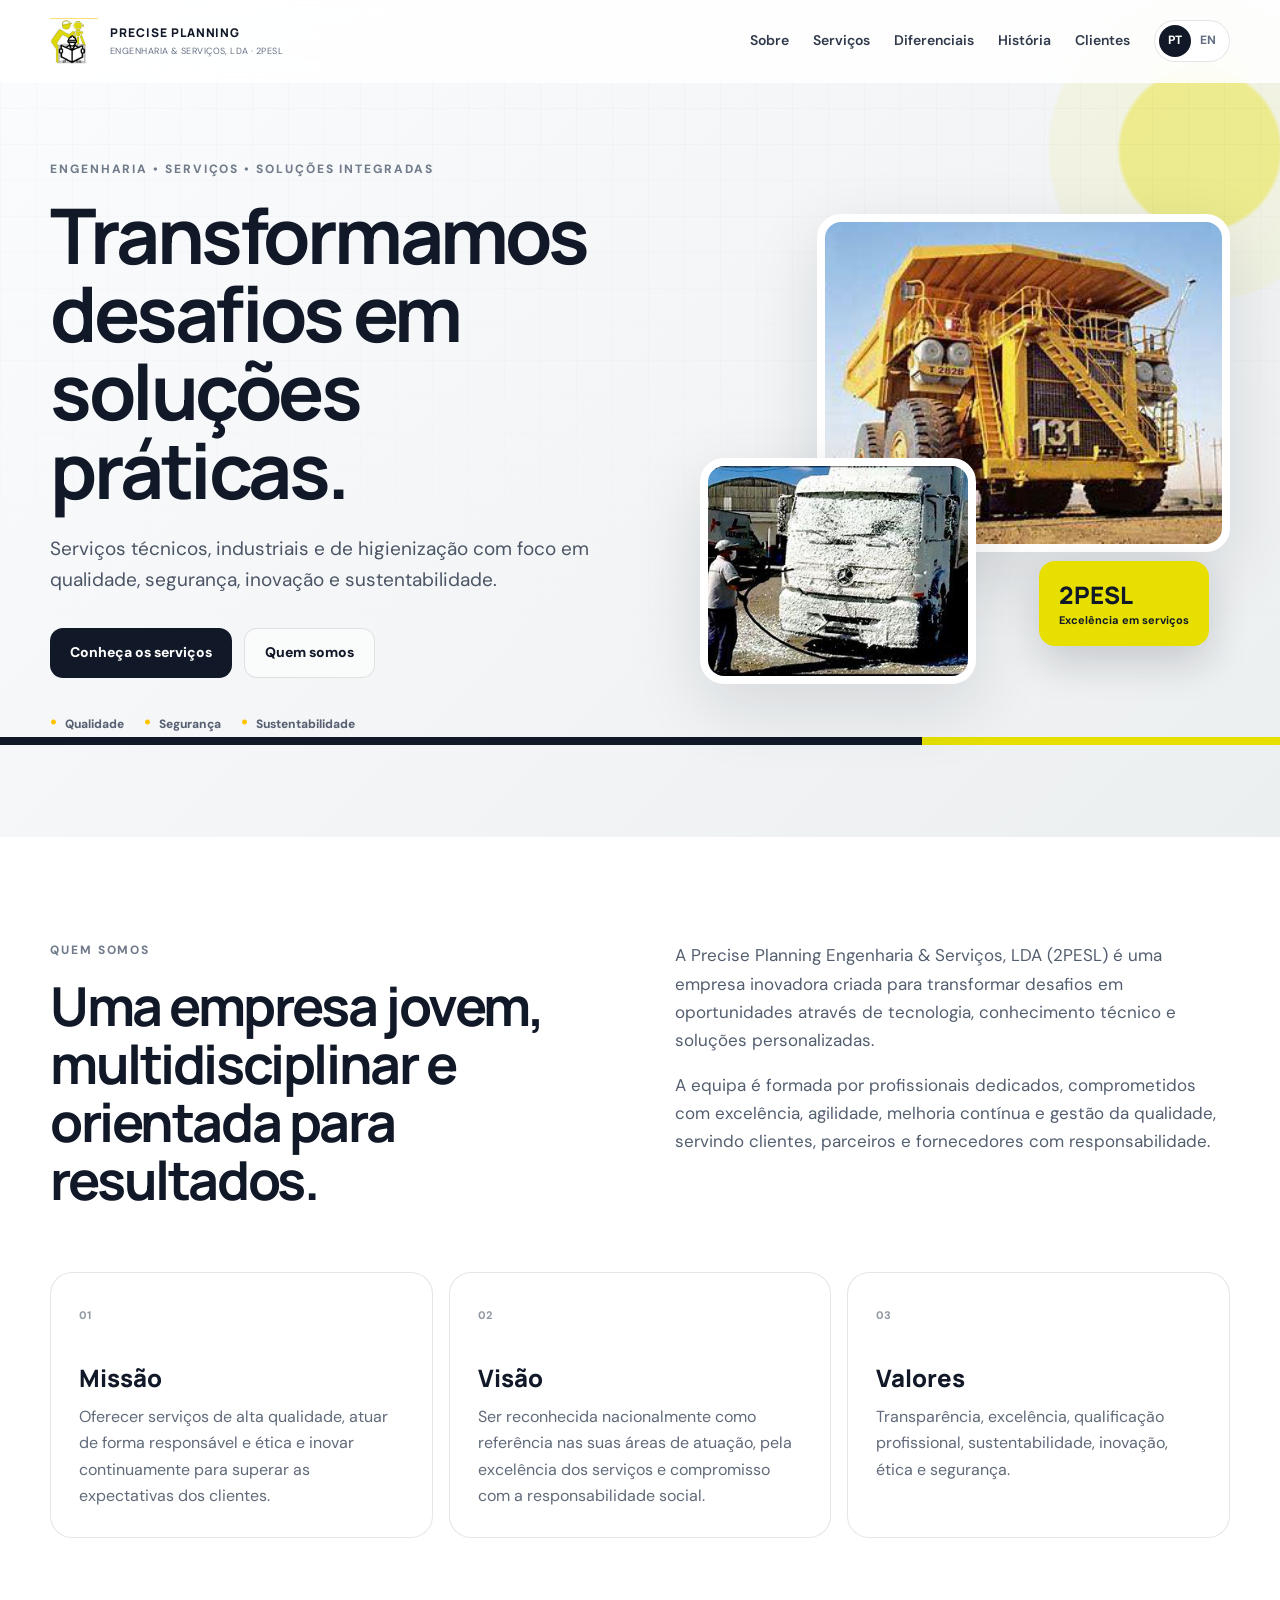
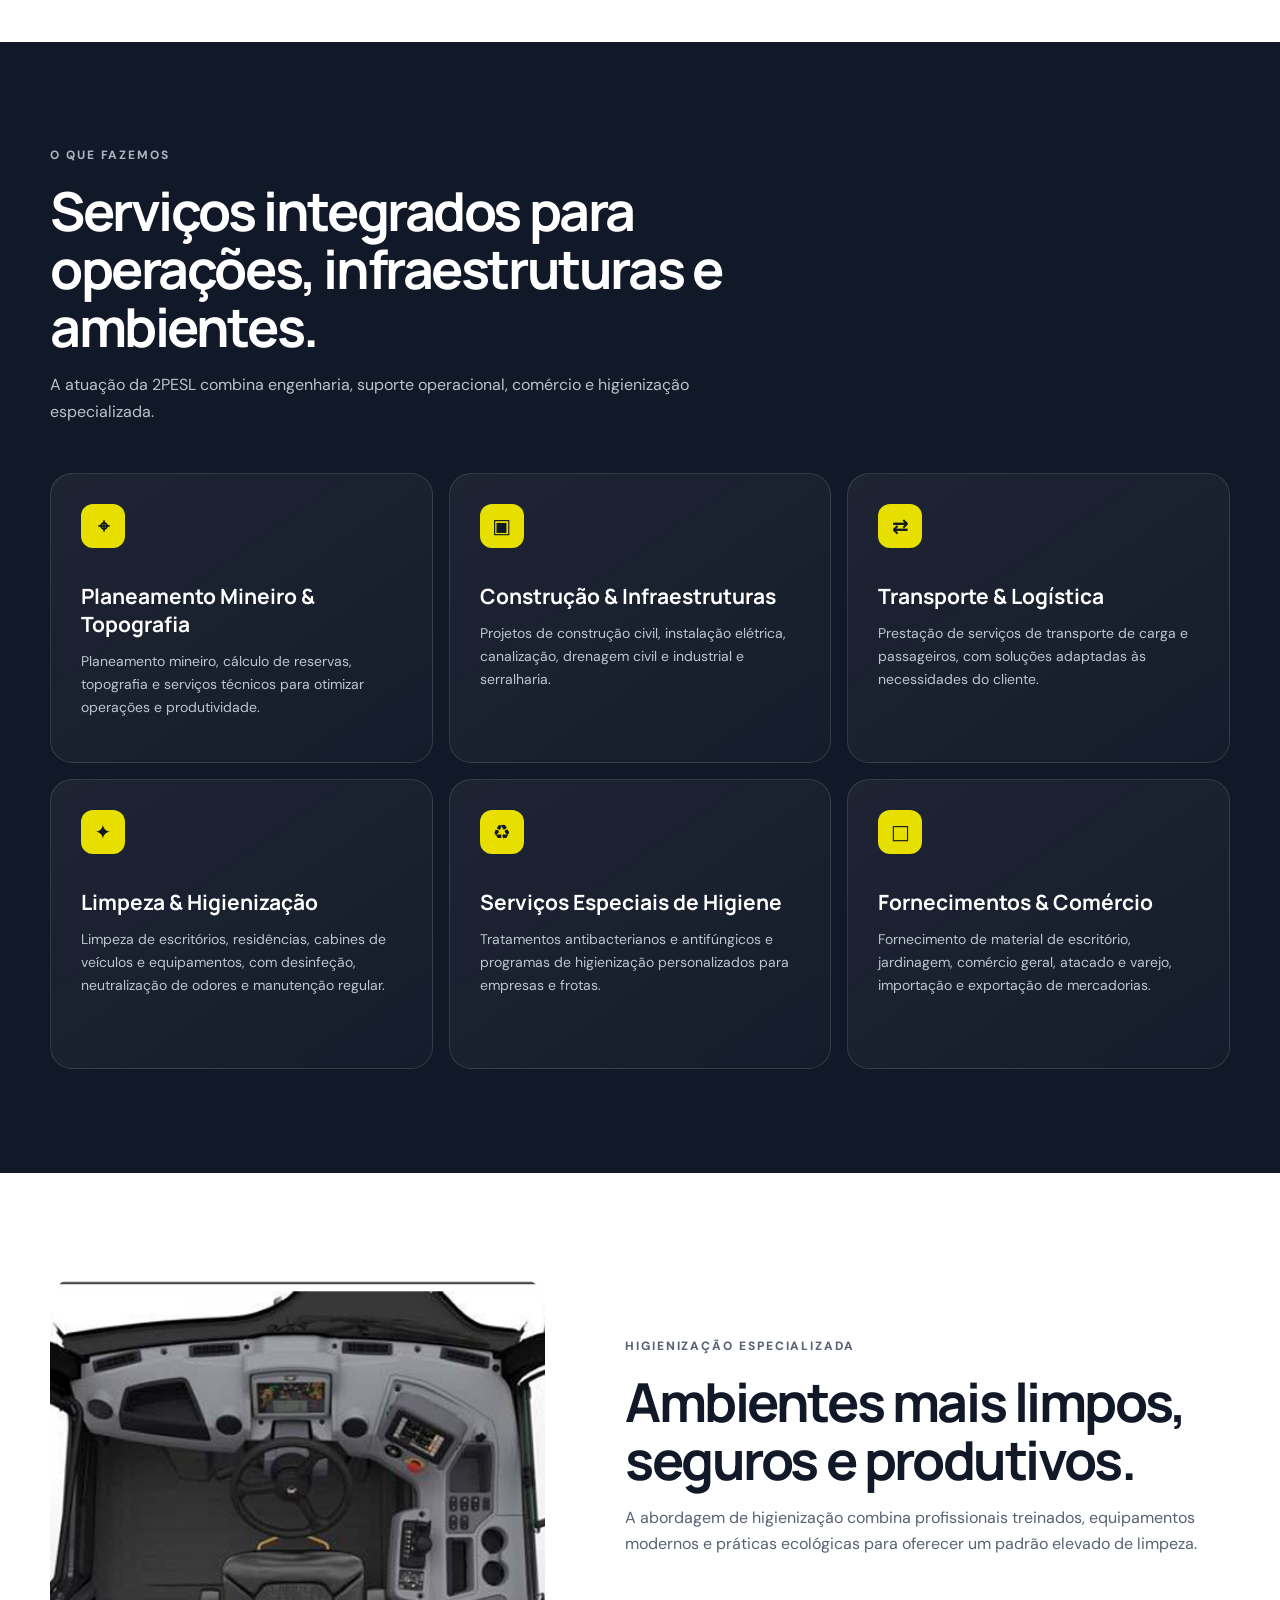
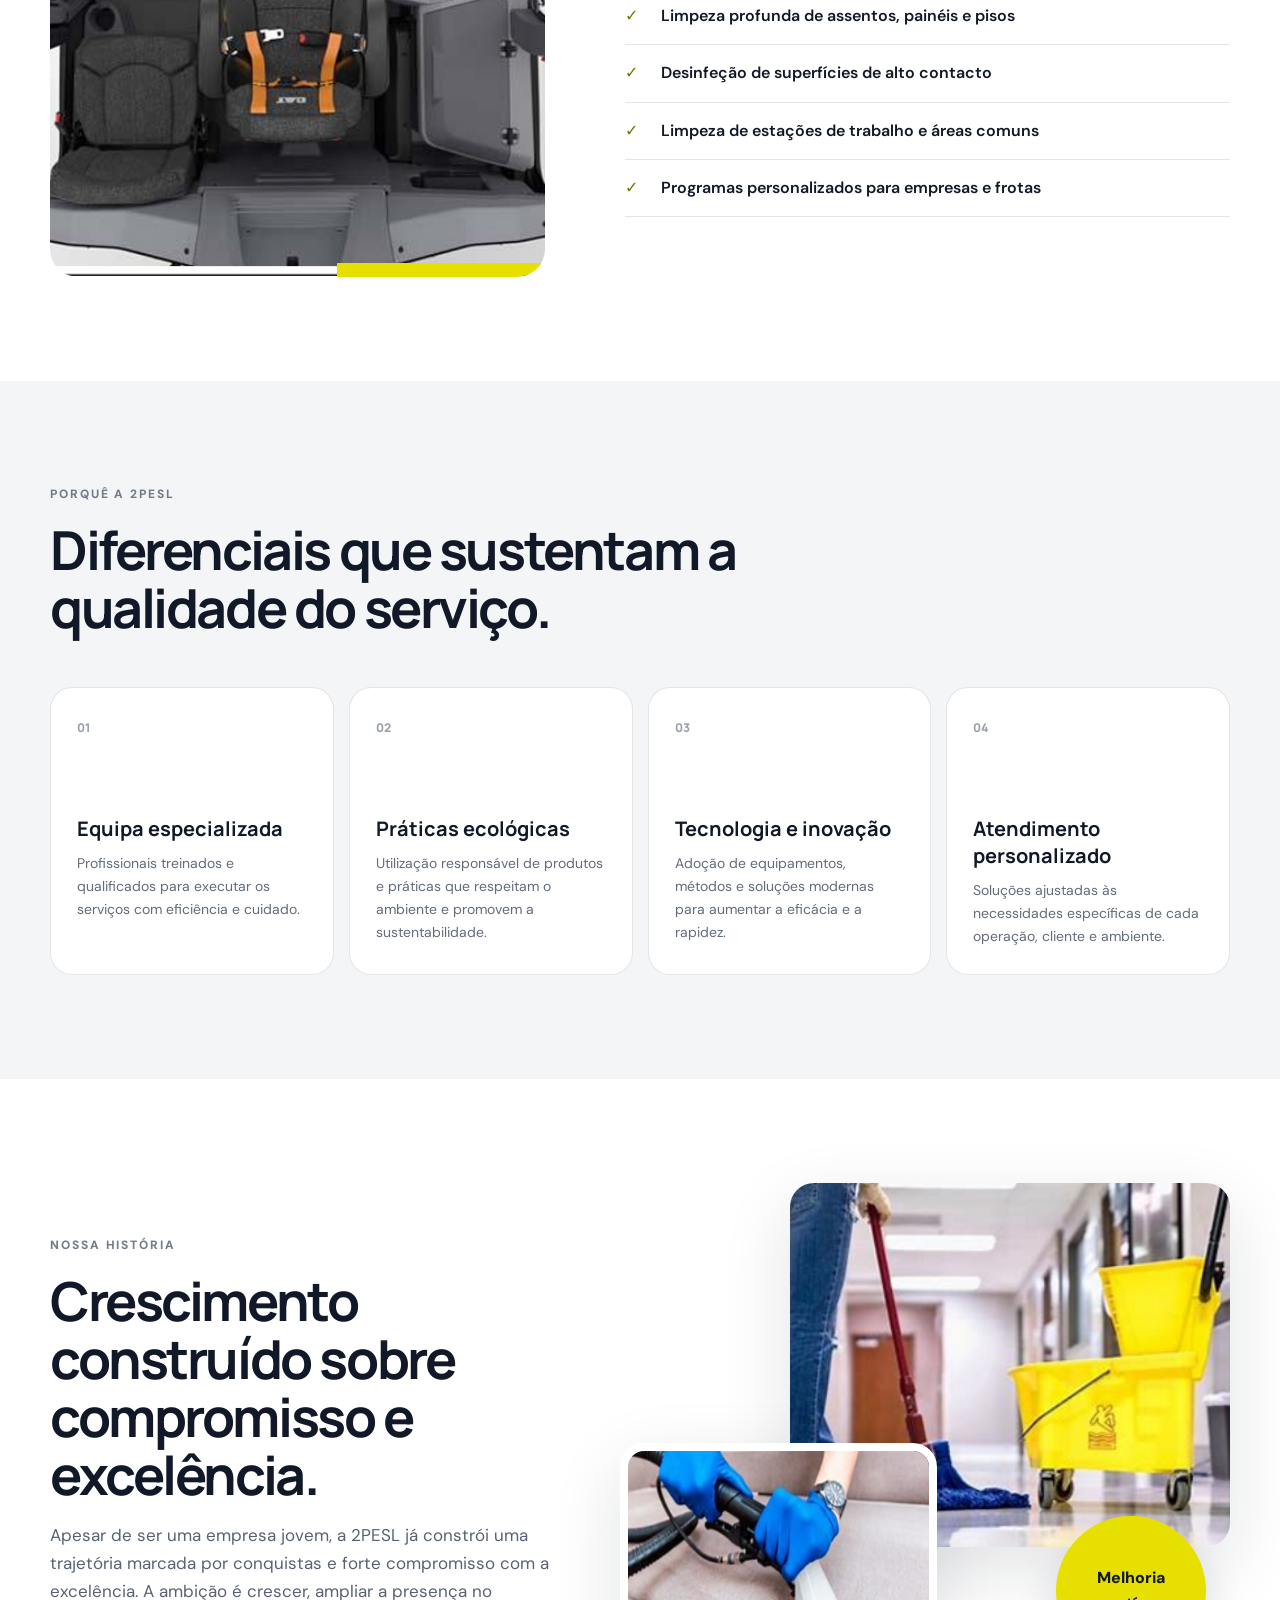
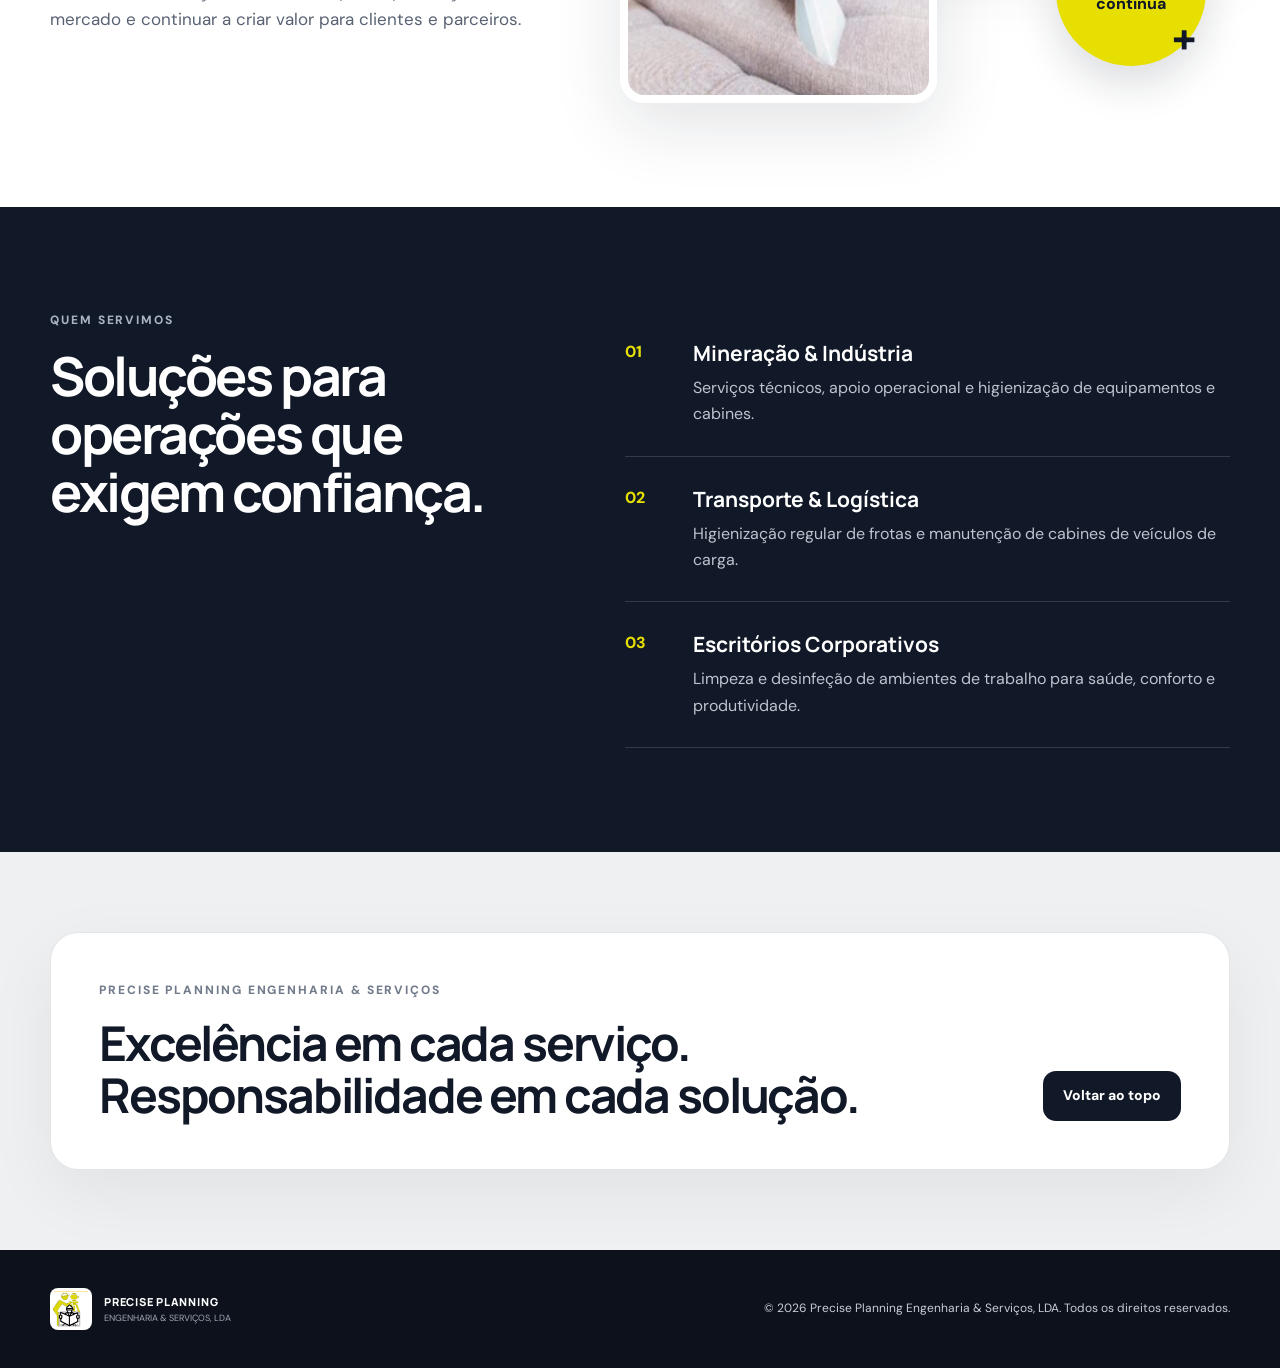
==== index.html @ 922cd942 "Initial commit" ====
<!doctype html>
<html lang="pt">
<head>
  <meta charset="utf-8" />
  <meta name="viewport" content="width=device-width, initial-scale=1" />
  <meta name="description" content="Precise Planning Engenharia & Serviços, LDA — engenharia, mineração, topografia, transporte, construção, limpeza e higienização." />
  <meta name="theme-color" content="#111827" />
  <title>Precise Planning Engenharia & Serviços, LDA</title>
  <link rel="preconnect" href="https://fonts.googleapis.com">
  <link rel="preconnect" href="https://fonts.gstatic.com" crossorigin>
  <link href="https://fonts.googleapis.com/css2?family=DM+Sans:wght@400;500;600;700&family=Manrope:wght@600;700;800&display=swap" rel="stylesheet">
  <link rel="stylesheet" href="styles.css" />
  <script defer src="script.js"></script>
</head>
<body>
  <a class="skip-link" href="#main">Saltar para o conteúdo</a>
  <header class="site-header" id="top">
    <div class="container nav-wrap">
      <a class="brand" href="#top" aria-label="Precise Planning - início">
        <img src="img/logo.png" alt="Logótipo Precise Planning Engenharia & Serviços" />
        <span><strong>PRECISE PLANNING</strong><small>ENGENHARIA & SERVIÇOS, LDA · 2PESL</small></span>
      </a>
      <button class="menu-btn" aria-label="Abrir menu" aria-expanded="false"><span></span><span></span><span></span></button>
      <nav class="nav" aria-label="Navegação principal">
        <a href="#about" data-i18n="nav.about">Sobre</a>
        <a href="#services" data-i18n="nav.services">Serviços</a>
        <a href="#why" data-i18n="nav.why">Diferenciais</a>
        <a href="#story" data-i18n="nav.story">História</a>
        <a href="#clients" data-i18n="nav.clients">Clientes</a>
      </nav>
      <button class="lang-btn" id="langBtn" aria-label="Mudar idioma"><span class="active">PT</span><span>EN</span></button>
    </div>
  </header>

  <main id="main">
    <section class="hero">
      <div class="hero-noise"></div>
      <div class="container hero-grid">
        <div class="hero-copy reveal">
          <p class="eyebrow" data-i18n="hero.eyebrow">Engenharia • Serviços • Soluções Integradas</p>
          <h1 data-i18n="hero.title">Transformamos desafios em soluções práticas.</h1>
          <p class="lead" data-i18n="hero.text">Serviços técnicos, industriais e de higienização com foco em qualidade, segurança, inovação e sustentabilidade.</p>
          <div class="hero-actions">
            <a class="btn btn-primary" href="#services" data-i18n="hero.cta1">Conheça os serviços</a>
            <a class="btn btn-ghost" href="#about" data-i18n="hero.cta2">Quem somos</a>
          </div>
          <div class="hero-points">
            <span data-i18n="hero.point1">Qualidade</span><span data-i18n="hero.point2">Segurança</span><span data-i18n="hero.point3">Sustentabilidade</span>
          </div>
        </div>
        <div class="hero-visual reveal reveal-delay">
          <div class="hero-card hero-card-main"><img src="img/xref_340.png" alt="Equipamento de mineração" /></div>
          <div class="hero-card hero-card-small"><img src="img/xref_99.png" alt="Higienização de veículo" /></div>
          <div class="floating-badge"><strong>2PESL</strong><span data-i18n="hero.badge">Excelência em serviços</span></div>
        </div>
      </div>
      <div class="hero-line"></div>
    </section>

    <section class="section" id="about">
      <div class="container about-grid">
        <div class="section-heading reveal">
          <p class="eyebrow" data-i18n="about.eyebrow">Quem somos</p>
          <h2 data-i18n="about.title">Uma empresa jovem, multidisciplinar e orientada para resultados.</h2>
        </div>
        <div class="about-copy reveal">
          <p data-i18n="about.p1">A Precise Planning Engenharia & Serviços, LDA (2PESL) é uma empresa inovadora criada para transformar desafios em oportunidades através de tecnologia, conhecimento técnico e soluções personalizadas.</p>
          <p data-i18n="about.p2">A equipa é formada por profissionais dedicados, comprometidos com excelência, agilidade, melhoria contínua e gestão da qualidade, servindo clientes, parceiros e fornecedores com responsabilidade.</p>
        </div>
      </div>
      <div class="container pillars">
        <article class="pillar reveal"><span>01</span><h3 data-i18n="mission.title">Missão</h3><p data-i18n="mission.text">Oferecer serviços de alta qualidade, atuar de forma responsável e ética e inovar continuamente para superar as expectativas dos clientes.</p></article>
        <article class="pillar reveal"><span>02</span><h3 data-i18n="vision.title">Visão</h3><p data-i18n="vision.text">Ser reconhecida nacionalmente como referência nas suas áreas de atuação, pela excelência dos serviços e compromisso com a responsabilidade social.</p></article>
        <article class="pillar reveal"><span>03</span><h3 data-i18n="values.title">Valores</h3><p data-i18n="values.text">Transparência, excelência, qualificação profissional, sustentabilidade, inovação, ética e segurança.</p></article>
      </div>
    </section>

    <section class="section section-dark" id="services">
      <div class="container">
        <div class="section-heading light reveal">
          <p class="eyebrow" data-i18n="services.eyebrow">O que fazemos</p>
          <h2 data-i18n="services.title">Serviços integrados para operações, infraestruturas e ambientes.</h2>
          <p data-i18n="services.intro">A atuação da 2PESL combina engenharia, suporte operacional, comércio e higienização especializada.</p>
        </div>
        <div class="services-grid">
          <article class="service-card reveal"><div class="service-icon">⌖</div><h3 data-i18n="services.s1.t">Planeamento Mineiro & Topografia</h3><p data-i18n="services.s1.d">Planeamento mineiro, cálculo de reservas, topografia e serviços técnicos para otimizar operações e produtividade.</p></article>
          <article class="service-card reveal"><div class="service-icon">▣</div><h3 data-i18n="services.s2.t">Construção & Infraestruturas</h3><p data-i18n="services.s2.d">Projetos de construção civil, instalação elétrica, canalização, drenagem civil e industrial e serralharia.</p></article>
          <article class="service-card reveal"><div class="service-icon">⇄</div><h3 data-i18n="services.s3.t">Transporte & Logística</h3><p data-i18n="services.s3.d">Prestação de serviços de transporte de carga e passageiros, com soluções adaptadas às necessidades do cliente.</p></article>
          <article class="service-card reveal"><div class="service-icon">✦</div><h3 data-i18n="services.s4.t">Limpeza & Higienização</h3><p data-i18n="services.s4.d">Limpeza de escritórios, residências, cabines de veículos e equipamentos, com desinfeção, neutralização de odores e manutenção regular.</p></article>
          <article class="service-card reveal"><div class="service-icon">♻</div><h3 data-i18n="services.s5.t">Serviços Especiais de Higiene</h3><p data-i18n="services.s5.d">Tratamentos antibacterianos e antifúngicos e programas de higienização personalizados para empresas e frotas.</p></article>
          <article class="service-card reveal"><div class="service-icon">□</div><h3 data-i18n="services.s6.t">Fornecimentos & Comércio</h3><p data-i18n="services.s6.d">Fornecimento de material de escritório, jardinagem, comércio geral, atacado e varejo, importação e exportação de mercadorias.</p></article>
        </div>
      </div>
    </section>

    <section class="showcase section">
      <div class="container showcase-grid">
        <div class="showcase-media reveal"><img src="img/xref_128.png" alt="Interior de cabine de veículo" /></div>
        <div class="showcase-copy reveal">
          <p class="eyebrow" data-i18n="clean.eyebrow">Higienização especializada</p>
          <h2 data-i18n="clean.title">Ambientes mais limpos, seguros e produtivos.</h2>
          <p data-i18n="clean.text">A abordagem de higienização combina profissionais treinados, equipamentos modernos e práticas ecológicas para oferecer um padrão elevado de limpeza.</p>
          <ul class="check-list">
            <li data-i18n="clean.a">Limpeza profunda de assentos, painéis e pisos</li>
            <li data-i18n="clean.b">Desinfeção de superfícies de alto contacto</li>
            <li data-i18n="clean.c">Limpeza de estações de trabalho e áreas comuns</li>
            <li data-i18n="clean.d">Programas personalizados para empresas e frotas</li>
          </ul>
        </div>
      </div>
    </section>

    <section class="section section-soft" id="why">
      <div class="container">
        <div class="section-heading reveal"><p class="eyebrow" data-i18n="why.eyebrow">Porquê a 2PESL</p><h2 data-i18n="why.title">Diferenciais que sustentam a qualidade do serviço.</h2></div>
        <div class="why-grid">
          <article class="why-card reveal"><b>01</b><h3 data-i18n="why.w1.t">Equipa especializada</h3><p data-i18n="why.w1.d">Profissionais treinados e qualificados para executar os serviços com eficiência e cuidado.</p></article>
          <article class="why-card reveal"><b>02</b><h3 data-i18n="why.w2.t">Práticas ecológicas</h3><p data-i18n="why.w2.d">Utilização responsável de produtos e práticas que respeitam o ambiente e promovem a sustentabilidade.</p></article>
          <article class="why-card reveal"><b>03</b><h3 data-i18n="why.w3.t">Tecnologia e inovação</h3><p data-i18n="why.w3.d">Adoção de equipamentos, métodos e soluções modernas para aumentar a eficácia e a rapidez.</p></article>
          <article class="why-card reveal"><b>04</b><h3 data-i18n="why.w4.t">Atendimento personalizado</h3><p data-i18n="why.w4.d">Soluções ajustadas às necessidades específicas de cada operação, cliente e ambiente.</p></article>
        </div>
      </div>
    </section>

    <section class="section story" id="story">
      <div class="container story-grid">
        <div class="story-copy reveal"><p class="eyebrow" data-i18n="story.eyebrow">Nossa história</p><h2 data-i18n="story.title">Crescimento construído sobre compromisso e excelência.</h2><p data-i18n="story.text">Apesar de ser uma empresa jovem, a 2PESL já constrói uma trajetória marcada por conquistas e forte compromisso com a excelência. A ambição é crescer, ampliar a presença no mercado e continuar a criar valor para clientes e parceiros.</p></div>
        <div class="story-collage reveal">
          <img class="story-img a" src="img/xref_303.png" alt="Serviço de limpeza" />
          <img class="story-img b" src="img/xref_189.png" alt="Limpeza de estofos" />
          <div class="story-mark"><span data-i18n="story.mark">Melhoria contínua</span><strong>+</strong></div>
        </div>
      </div>
    </section>

    <section class="section section-dark" id="clients">
      <div class="container clients-grid">
        <div class="section-heading light reveal"><p class="eyebrow" data-i18n="clients.eyebrow">Quem servimos</p><h2 data-i18n="clients.title">Soluções para operações que exigem confiança.</h2></div>
        <div class="client-types reveal">
          <div><span>01</span><h3 data-i18n="clients.c1.t">Mineração & Indústria</h3><p data-i18n="clients.c1.d">Serviços técnicos, apoio operacional e higienização de equipamentos e cabines.</p></div>
          <div><span>02</span><h3 data-i18n="clients.c2.t">Transporte & Logística</h3><p data-i18n="clients.c2.d">Higienização regular de frotas e manutenção de cabines de veículos de carga.</p></div>
          <div><span>03</span><h3 data-i18n="clients.c3.t">Escritórios Corporativos</h3><p data-i18n="clients.c3.d">Limpeza e desinfeção de ambientes de trabalho para saúde, conforto e produtividade.</p></div>
        </div>
      </div>
    </section>

    <section class="cta-section">
      <div class="container cta reveal">
        <div><p class="eyebrow" data-i18n="cta.eyebrow">Precise Planning Engenharia & Serviços</p><h2 data-i18n="cta.title">Excelência em cada serviço. Responsabilidade em cada solução.</h2></div>
        <a href="#top" class="btn btn-primary" data-i18n="cta.button">Voltar ao topo</a>
      </div>
    </section>
  </main>

  <footer>
    <div class="container footer-wrap">
      <div class="footer-brand"><img src="img/logo.png" alt="2PESL" /><div><strong>PRECISE PLANNING</strong><span>ENGENHARIA & SERVIÇOS, LDA</span></div></div>
      <p>© <span id="year"></span> Precise Planning Engenharia & Serviços, LDA. <span data-i18n="footer.rights">Todos os direitos reservados.</span></p>
    </div>
  </footer>
</body>
</html>
---- styles.css ----
:root{
  --ink:#111827; --ink-2:#1f2937; --muted:#657084; --paper:#fff; --soft:#f3f5f7;
  --yellow:#e6df00; --gold:#ffc400; --line:rgba(17,24,39,.11); --radius:22px;
  --shadow:0 22px 70px rgba(17,24,39,.12); --container:min(1180px,calc(100% - 40px));
}
*{box-sizing:border-box}html{scroll-behavior:smooth}body{margin:0;font-family:"DM Sans",system-ui,sans-serif;color:var(--ink);background:var(--paper);line-height:1.65;overflow-x:hidden}img{display:block;max-width:100%}a{color:inherit;text-decoration:none}button{font:inherit}.container{width:var(--container);margin-inline:auto}.skip-link{position:absolute;left:-9999px;top:auto}.skip-link:focus{left:20px;top:20px;z-index:999;background:#fff;padding:10px 14px;border-radius:8px}
.site-header{position:fixed;top:0;left:0;right:0;z-index:100;background:rgba(255,255,255,.86);backdrop-filter:blur(16px);border-bottom:1px solid transparent;transition:.3s}.site-header.scrolled{border-color:var(--line);box-shadow:0 6px 30px rgba(17,24,39,.06)}.nav-wrap{height:82px;display:flex;align-items:center;gap:24px}.brand{display:flex;align-items:center;gap:12px;min-width:250px}.brand img{width:48px;height:48px;object-fit:contain}.brand span{display:flex;flex-direction:column;line-height:1.15}.brand strong{font:800 12px/1.2 "Manrope";letter-spacing:.08em}.brand small{margin-top:5px;font-size:9px;color:var(--muted);letter-spacing:.05em}.nav{display:flex;align-items:center;gap:24px;margin-left:auto}.nav a{font-size:14px;font-weight:600;color:#30394a;position:relative}.nav a:after{content:"";position:absolute;left:0;bottom:-7px;width:0;height:2px;background:var(--gold);transition:.25s}.nav a:hover:after{width:100%}.lang-btn{display:flex;border:1px solid var(--line);background:#fff;border-radius:999px;padding:4px;cursor:pointer}.lang-btn span{padding:6px 9px;font-size:12px;font-weight:800;border-radius:999px;color:var(--muted)}.lang-btn .active{background:var(--ink);color:#fff}.menu-btn{display:none;background:none;border:0;padding:8px}.menu-btn span{display:block;width:22px;height:2px;background:var(--ink);margin:5px}
.hero{min-height:760px;padding:160px 0 92px;position:relative;background:linear-gradient(135deg,#fbfcfd 0%,#f2f4f5 58%,#eceff0 100%);overflow:hidden}.hero:before{content:"";position:absolute;width:620px;height:620px;border-radius:50%;background:radial-gradient(circle,var(--yellow) 0 18%,rgba(230,223,0,.18) 19% 34%,transparent 35%);right:-230px;top:-160px;opacity:.42}.hero-noise{position:absolute;inset:0;background-image:linear-gradient(rgba(17,24,39,.025) 1px,transparent 1px),linear-gradient(90deg,rgba(17,24,39,.025) 1px,transparent 1px);background-size:36px 36px;mask-image:linear-gradient(to bottom,black,transparent 80%)}.hero-grid{display:grid;grid-template-columns:1.05fr .95fr;gap:64px;align-items:center;position:relative}.eyebrow{margin:0 0 16px;font-size:12px;font-weight:800;letter-spacing:.16em;text-transform:uppercase;color:#717b8a}.hero h1,.section-heading h2,.showcase-copy h2,.story-copy h2,.cta h2{font-family:"Manrope";letter-spacing:-.045em}.hero h1{font-size:clamp(44px,6vw,78px);line-height:1.02;margin:0 0 24px;max-width:760px}.lead{font-size:19px;color:#4b5565;max-width:650px;margin:0 0 32px}.hero-actions{display:flex;gap:12px;flex-wrap:wrap}.btn{display:inline-flex;align-items:center;justify-content:center;min-height:50px;padding:0 20px;border-radius:13px;font-weight:800;font-size:14px;transition:.25s}.btn-primary{background:var(--ink);color:#fff}.btn-primary:hover{transform:translateY(-2px);box-shadow:0 14px 30px rgba(17,24,39,.22)}.btn-ghost{border:1px solid var(--line);background:rgba(255,255,255,.55)}.hero-points{display:flex;gap:20px;margin-top:30px;flex-wrap:wrap}.hero-points span{font-size:12px;font-weight:800;color:#566071}.hero-points span:before{content:"•";color:var(--gold);font-size:18px;margin-right:8px}.hero-visual{position:relative;height:470px}.hero-card{position:absolute;overflow:hidden;border-radius:24px;box-shadow:var(--shadow);background:#fff;border:8px solid #fff}.hero-card img{width:100%;height:100%;object-fit:cover}.hero-card-main{width:78%;height:72%;right:0;top:0}.hero-card-small{width:52%;height:48%;left:0;bottom:0}.floating-badge{position:absolute;right:4%;bottom:8%;background:var(--yellow);padding:17px 20px;border-radius:16px;box-shadow:0 16px 40px rgba(17,24,39,.18);display:flex;flex-direction:column}.floating-badge strong{font:800 24px "Manrope"}.floating-badge span{font-size:11px;font-weight:700}.hero-line{height:8px;background:linear-gradient(90deg,var(--ink) 0 72%,var(--yellow) 72%)}
.section{padding:104px 0}.section-heading{max-width:760px}.section-heading h2,.showcase-copy h2,.story-copy h2,.cta h2{font-size:clamp(32px,4.2vw,54px);line-height:1.08;margin:0}.section-heading>p:last-child{color:#5f6979;max-width:650px}.about-grid{display:grid;grid-template-columns:1fr 1fr;gap:70px;align-items:start}.about-copy{font-size:17px;color:#535e6f}.about-copy p:first-child{margin-top:0}.pillars{display:grid;grid-template-columns:repeat(3,1fr);gap:16px;margin-top:62px}.pillar{padding:28px;border:1px solid var(--line);border-radius:var(--radius);background:#fff}.pillar span{font-size:11px;font-weight:800;color:#9299a5}.pillar h3{font:800 24px "Manrope";margin:34px 0 10px}.pillar p{margin:0;color:#606a79}.section-dark{background:var(--ink);color:#fff}.section-heading.light .eyebrow{color:#aab3c1}.section-heading.light>p:last-child{color:#bac2cd}.services-grid{display:grid;grid-template-columns:repeat(3,1fr);gap:16px;margin-top:48px}.service-card{padding:30px;min-height:290px;border:1px solid rgba(255,255,255,.12);border-radius:var(--radius);background:linear-gradient(145deg,rgba(255,255,255,.055),rgba(255,255,255,.02));transition:.3s}.service-card:hover{transform:translateY(-7px);border-color:rgba(230,223,0,.5);background:linear-gradient(145deg,rgba(230,223,0,.11),rgba(255,255,255,.03))}.service-icon{width:44px;height:44px;border-radius:12px;background:var(--yellow);color:var(--ink);display:grid;place-items:center;font-weight:900;font-size:20px}.service-card h3{font:700 21px "Manrope";margin:34px 0 12px}.service-card p{margin:0;color:#bdc5d0;font-size:14px}.showcase-grid{display:grid;grid-template-columns:.9fr 1.1fr;gap:80px;align-items:center}.showcase-media{height:600px;border-radius:28px;overflow:hidden;background:var(--soft);position:relative}.showcase-media:after{content:"";position:absolute;inset:auto 0 0 auto;width:42%;height:14px;background:var(--yellow)}.showcase-media img{width:100%;height:100%;object-fit:cover}.showcase-copy>p{color:#586272}.check-list{list-style:none;padding:0;margin:30px 0 0}.check-list li{padding:15px 0 15px 36px;border-bottom:1px solid var(--line);position:relative;font-weight:600}.check-list li:before{content:"✓";position:absolute;left:0;color:#727500;font-weight:900}.section-soft{background:var(--soft)}.why-grid{display:grid;grid-template-columns:repeat(4,1fr);gap:15px;margin-top:50px}.why-card{background:#fff;border:1px solid var(--line);border-radius:var(--radius);padding:26px;min-height:275px}.why-card b{font:800 12px "Manrope";color:#9aa1ac}.why-card h3{font:700 20px "Manrope";margin:74px 0 10px}.why-card p{margin:0;color:#626c7b;font-size:14px}.story-grid{display:grid;grid-template-columns:.9fr 1.1fr;gap:70px;align-items:center}.story-copy p:last-child{font-size:17px;color:#586272}.story-collage{height:520px;position:relative}.story-img{position:absolute;object-fit:cover;border-radius:24px;box-shadow:var(--shadow)}.story-img.a{width:72%;height:70%;right:0;top:0}.story-img.b{width:52%;height:50%;left:0;bottom:0;border:8px solid #fff}.story-mark{position:absolute;right:4%;bottom:7%;width:150px;height:150px;border-radius:50%;background:var(--yellow);display:grid;place-items:center;text-align:center;padding:20px;font-weight:800;box-shadow:0 18px 40px rgba(17,24,39,.15)}.story-mark strong{position:absolute;font-size:42px;right:10px;bottom:-6px}.clients-grid{display:grid;grid-template-columns:.9fr 1.1fr;gap:80px}.client-types>div{padding:28px 0;border-bottom:1px solid rgba(255,255,255,.14);display:grid;grid-template-columns:52px 1fr;column-gap:16px}.client-types span{color:var(--yellow);font-weight:800}.client-types h3{font:700 21px "Manrope";margin:0}.client-types p{grid-column:2;margin:8px 0 0;color:#bcc4cf}.cta-section{padding:80px 0;background:#eef0f1}.cta{background:#fff;border:1px solid var(--line);border-radius:28px;padding:48px;display:flex;align-items:end;justify-content:space-between;gap:40px;box-shadow:0 22px 70px rgba(17,24,39,.06)}.cta h2{max-width:780px;font-size:clamp(30px,4vw,48px)}footer{background:#0c111b;color:#c8ced8;padding:38px 0}.footer-wrap{display:flex;align-items:center;justify-content:space-between;gap:30px}.footer-brand{display:flex;align-items:center;gap:12px}.footer-brand img{width:42px;height:42px;object-fit:contain;background:#fff;border-radius:8px;padding:2px}.footer-brand div{display:flex;flex-direction:column;line-height:1.2}.footer-brand strong{font:800 11px "Manrope";letter-spacing:.07em;color:#fff}.footer-brand span{font-size:9px;color:#9fa8b7;margin-top:4px}.footer-wrap p{font-size:12px;margin:0}.reveal{opacity:0;transform:translateY(26px);transition:opacity .75s ease,transform .75s cubic-bezier(.2,.7,.2,1)}.reveal.visible{opacity:1;transform:none}.reveal-delay{transition-delay:.15s}
@media(max-width:980px){.nav{position:absolute;top:82px;left:20px;right:20px;background:#fff;border:1px solid var(--line);border-radius:16px;padding:18px;display:none;flex-direction:column;align-items:flex-start;box-shadow:var(--shadow)}.nav.open{display:flex}.menu-btn{display:block;margin-left:auto}.lang-btn{margin-left:0}.hero{padding-top:135px}.hero-grid,.about-grid,.showcase-grid,.story-grid,.clients-grid{grid-template-columns:1fr;gap:50px}.hero-visual{height:430px;max-width:680px}.pillars,.services-grid{grid-template-columns:repeat(2,1fr)}.why-grid{grid-template-columns:repeat(2,1fr)}.showcase-media{height:500px}.clients-grid{gap:20px}.cta{align-items:flex-start;flex-direction:column}}
@media(max-width:640px){:root{--container:min(100% - 28px,1180px)}.nav-wrap{height:72px}.brand{min-width:0}.brand span{display:none}.brand img{width:45px;height:45px}.nav{top:72px}.hero{min-height:auto;padding:120px 0 70px}.hero h1{font-size:44px}.lead{font-size:17px}.hero-visual{height:360px}.hero-card-main{width:82%;height:65%}.hero-card-small{width:58%;height:47%}.floating-badge{right:0;bottom:2%}.section{padding:74px 0}.pillars,.services-grid,.why-grid{grid-template-columns:1fr}.pillar h3{margin-top:24px}.showcase-media{height:390px}.story-collage{height:390px}.story-mark{width:120px;height:120px;font-size:12px}.cta{padding:30px}.footer-wrap{flex-direction:column;align-items:flex-start}.hero-points{gap:10px 16px}}
@media(prefers-reduced-motion:reduce){html{scroll-behavior:auto}.reveal{opacity:1;transform:none;transition:none}.service-card,.btn{transition:none}}
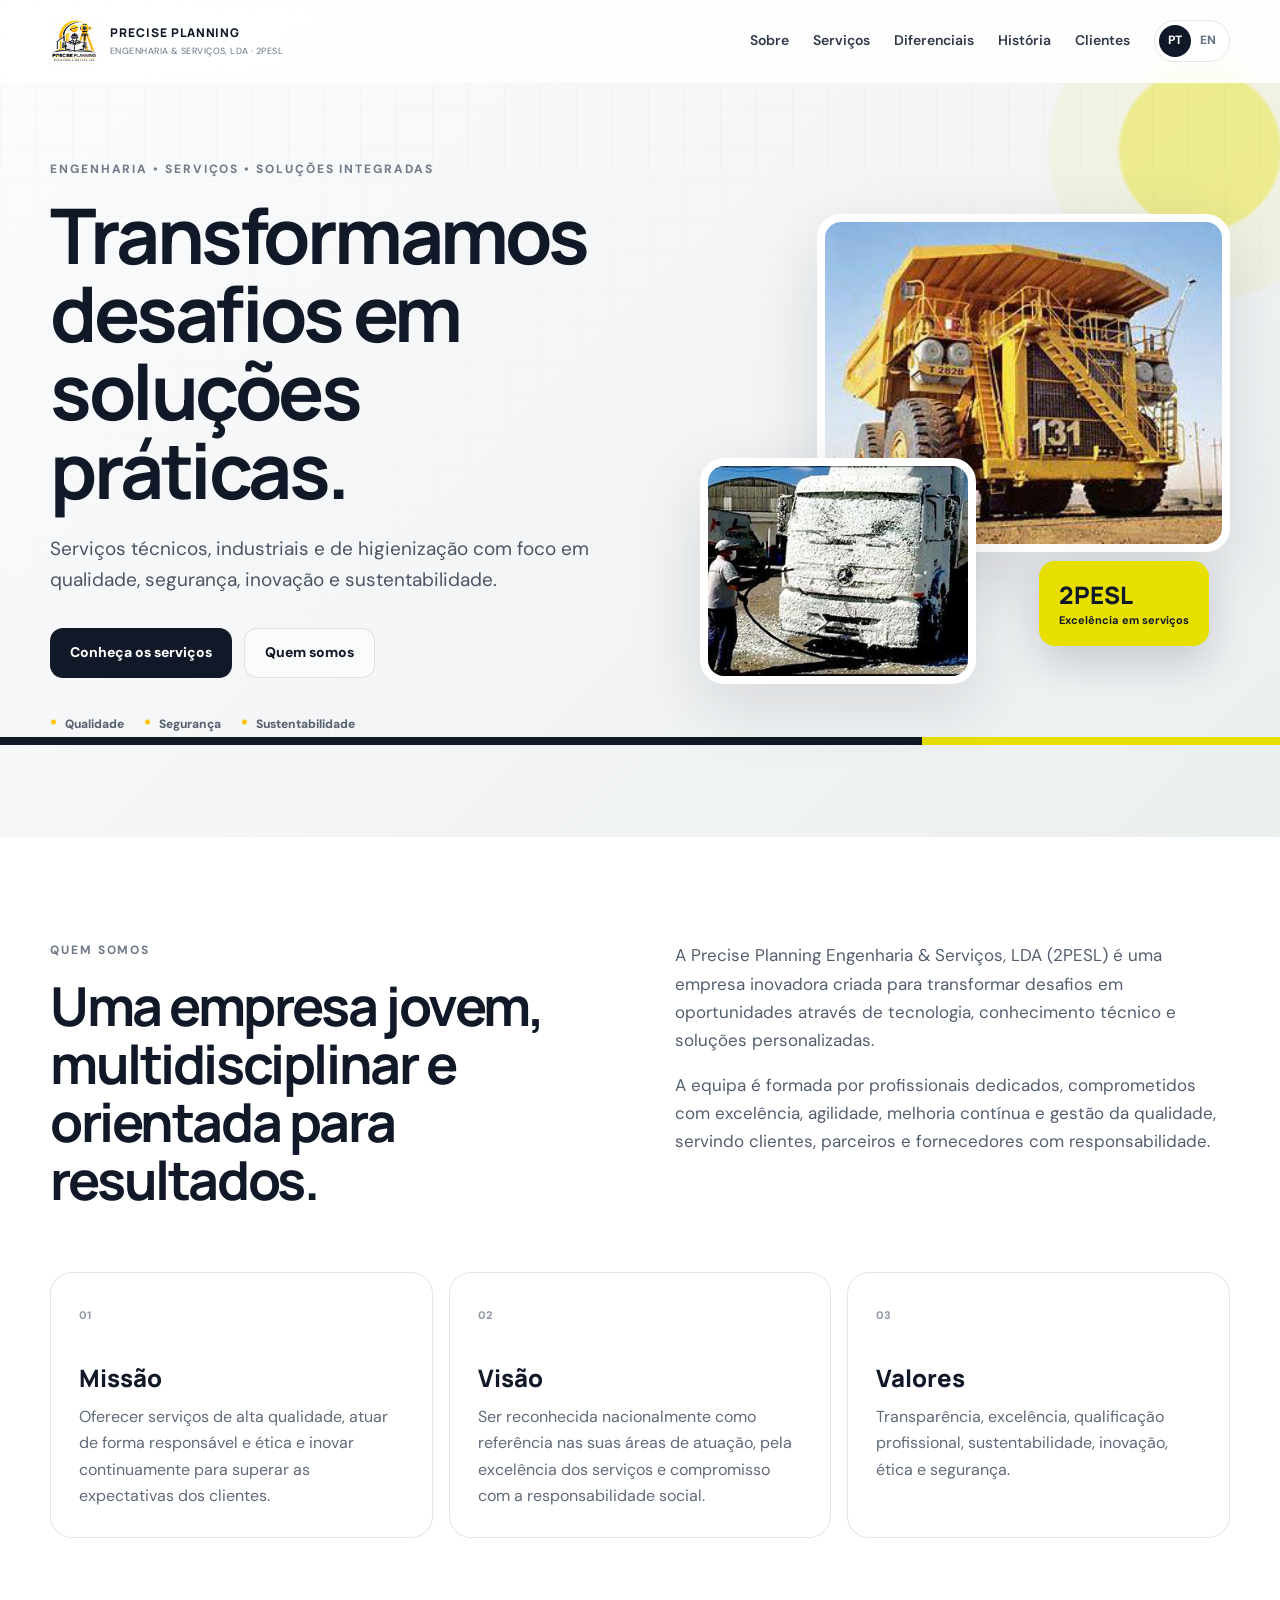
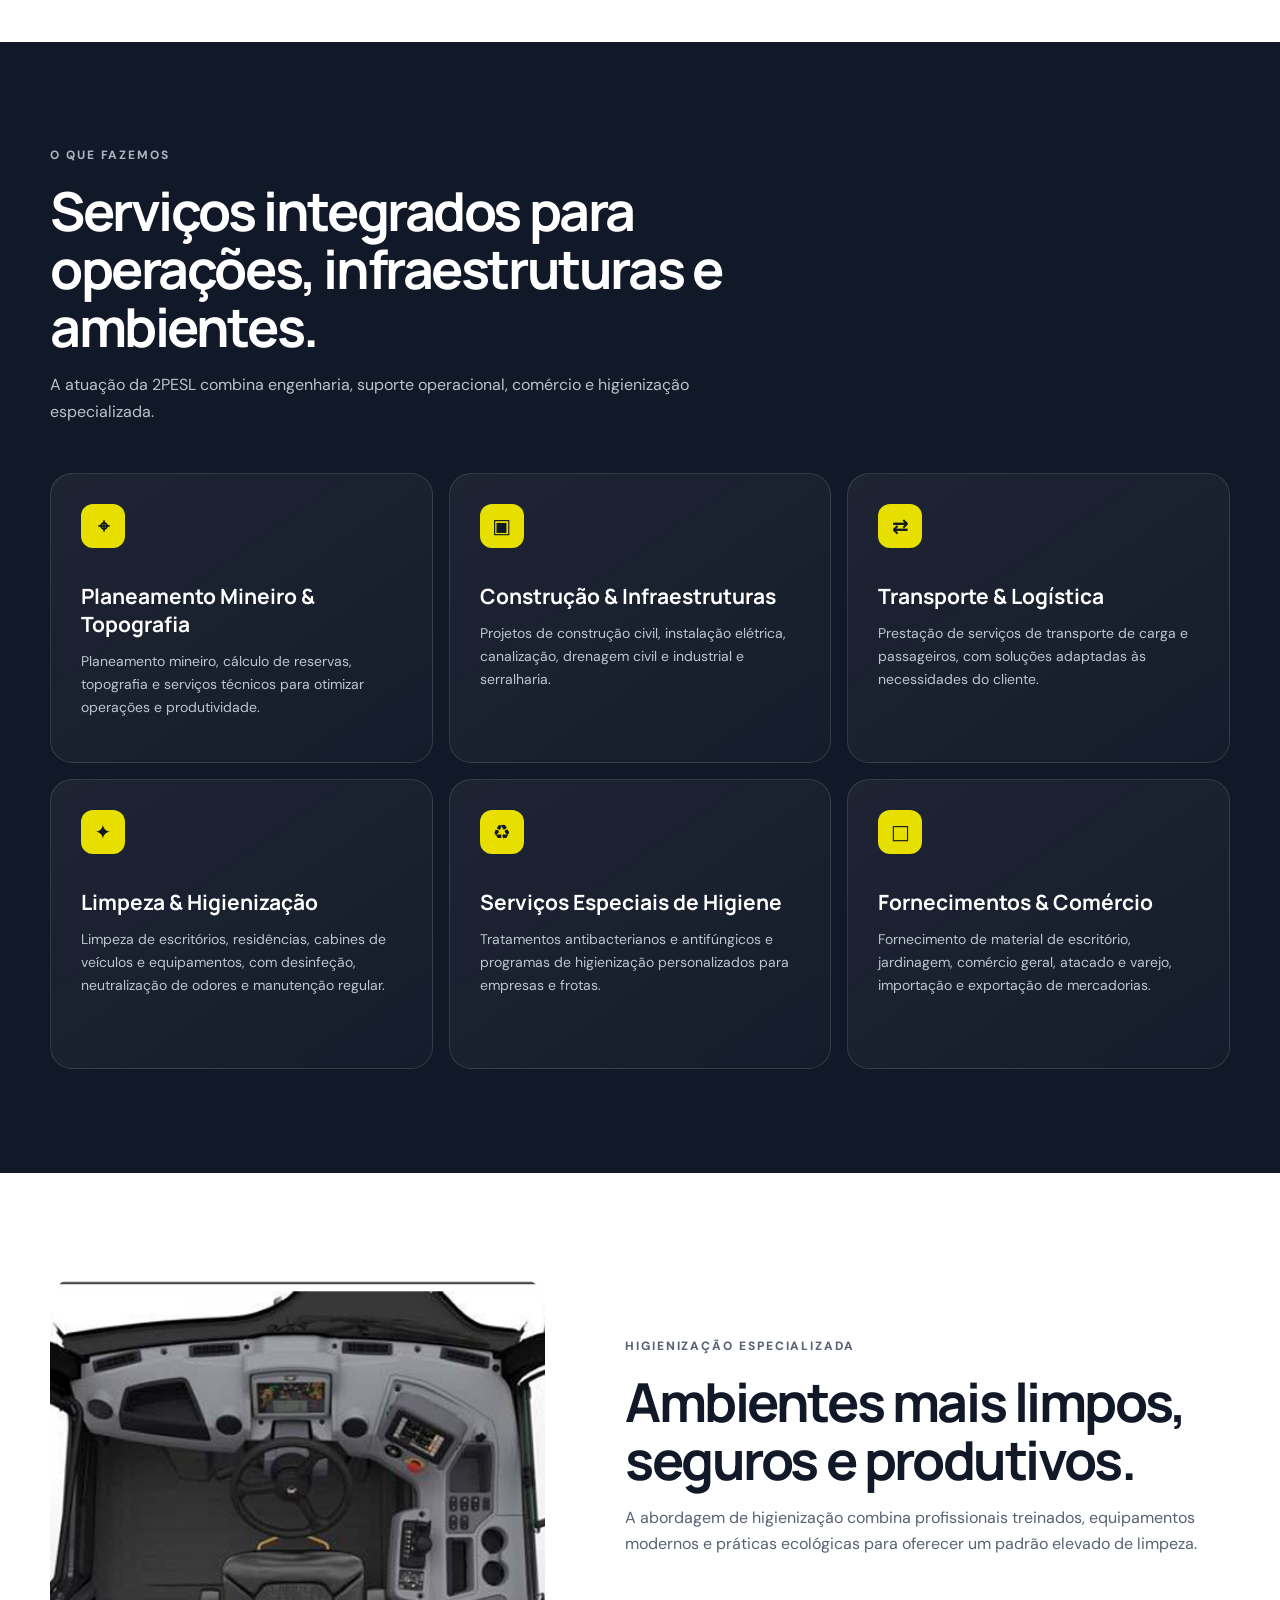
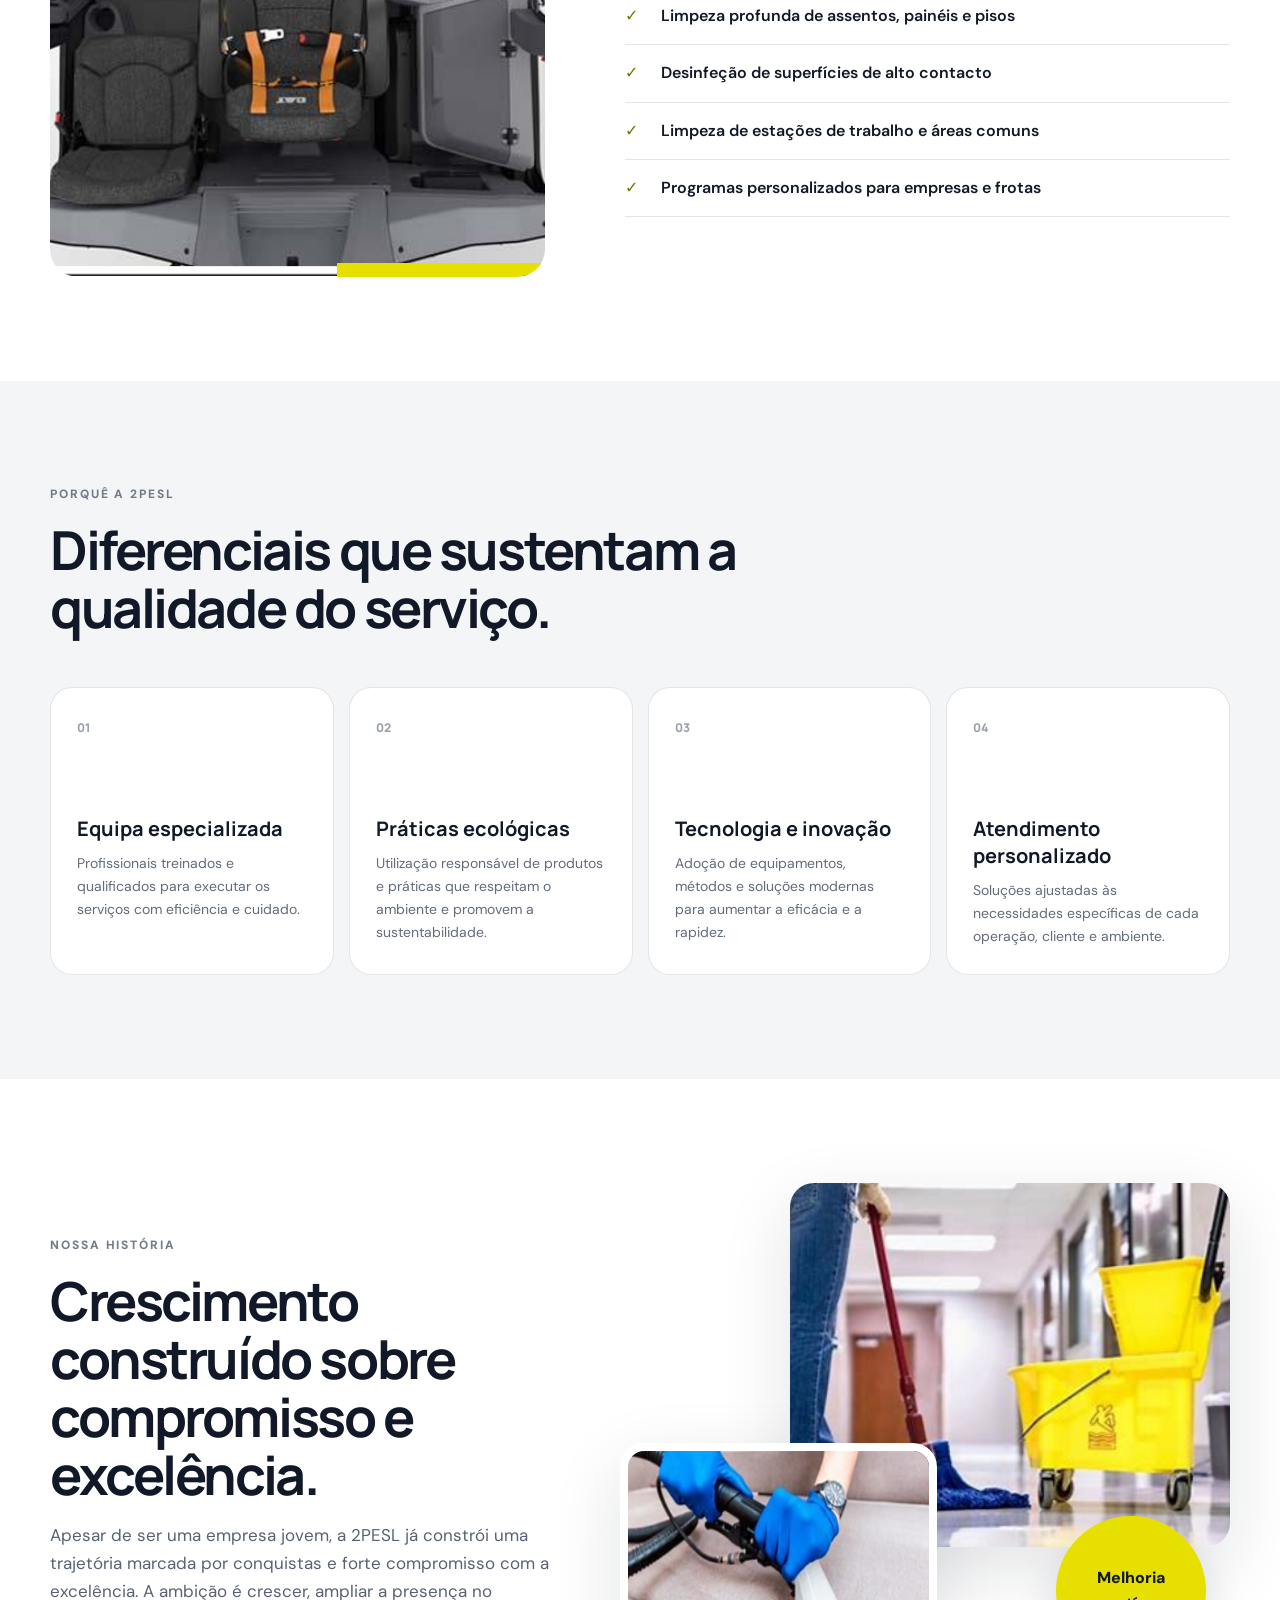
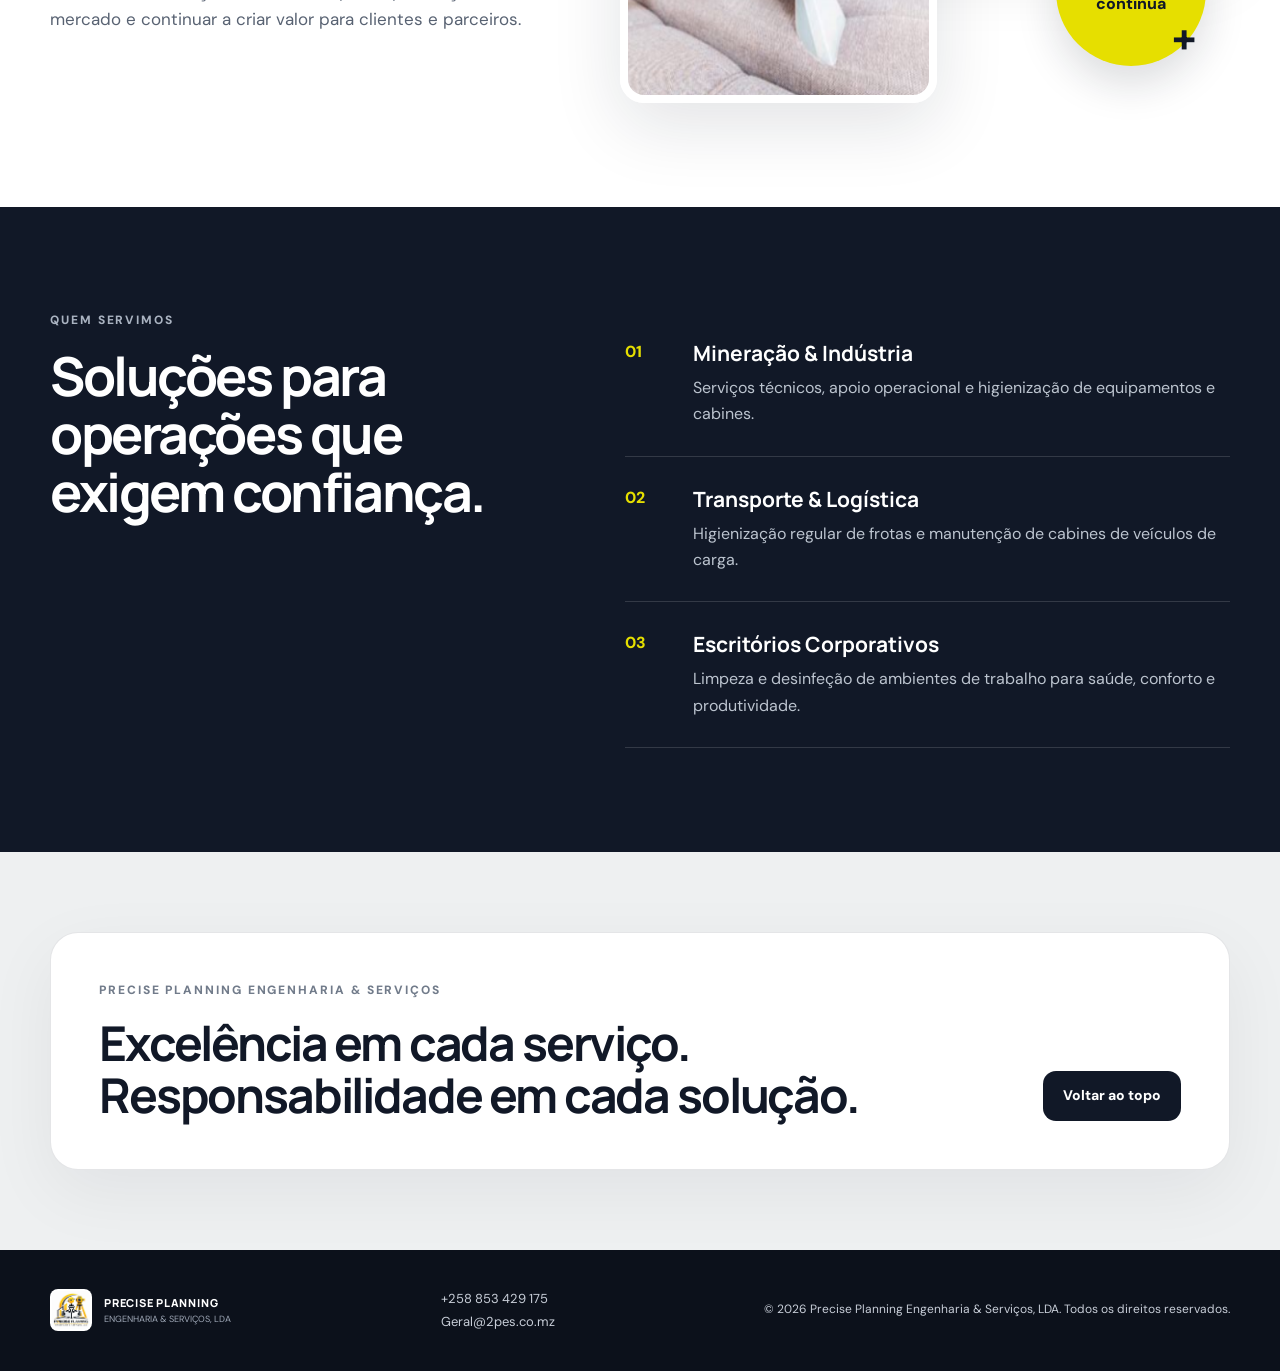
==== commit 27b0b010: "Add new logo and contactt details" ====
--- a/index.html
+++ b/index.html
@@ -17,7 +17,7 @@
   <header class="site-header" id="top">
     <div class="container nav-wrap">
       <a class="brand" href="#top" aria-label="Precise Planning - início">
-        <img src="img/logo.png" alt="Logótipo Precise Planning Engenharia & Serviços" />
+        <img src="img/logo.jpeg" alt="Logótipo Precise Planning Engenharia & Serviços" />
         <span><strong>PRECISE PLANNING</strong><small>ENGENHARIA & SERVIÇOS, LDA · 2PESL</small></span>
       </a>
       <button class="menu-btn" aria-label="Abrir menu" aria-expanded="false"><span></span><span></span><span></span></button>
@@ -154,7 +154,11 @@
 
   <footer>
     <div class="container footer-wrap">
-      <div class="footer-brand"><img src="img/logo.png" alt="2PESL" /><div><strong>PRECISE PLANNING</strong><span>ENGENHARIA & SERVIÇOS, LDA</span></div></div>
+      <div class="footer-brand"><img src="img/logo.jpeg" alt="2PESL" /><div><strong>PRECISE PLANNING</strong><span>ENGENHARIA & SERVIÇOS, LDA</span></div></div>
+      <div class="footer-contact" aria-label="Contactos">
+        <a href="tel:+258853429175">+258 853 429 175</a>
+        <a href="mailto:Geral@2pes.co.mz">Geral@2pes.co.mz</a>
+      </div>
       <p>© <span id="year"></span> Precise Planning Engenharia & Serviços, LDA. <span data-i18n="footer.rights">Todos os direitos reservados.</span></p>
     </div>
   </footer>
--- a/styles.css
+++ b/styles.css
@@ -9,4 +9,4 @@
 .section{padding:104px 0}.section-heading{max-width:760px}.section-heading h2,.showcase-copy h2,.story-copy h2,.cta h2{font-size:clamp(32px,4.2vw,54px);line-height:1.08;margin:0}.section-heading>p:last-child{color:#5f6979;max-width:650px}.about-grid{display:grid;grid-template-columns:1fr 1fr;gap:70px;align-items:start}.about-copy{font-size:17px;color:#535e6f}.about-copy p:first-child{margin-top:0}.pillars{display:grid;grid-template-columns:repeat(3,1fr);gap:16px;margin-top:62px}.pillar{padding:28px;border:1px solid var(--line);border-radius:var(--radius);background:#fff}.pillar span{font-size:11px;font-weight:800;color:#9299a5}.pillar h3{font:800 24px "Manrope";margin:34px 0 10px}.pillar p{margin:0;color:#606a79}.section-dark{background:var(--ink);color:#fff}.section-heading.light .eyebrow{color:#aab3c1}.section-heading.light>p:last-child{color:#bac2cd}.services-grid{display:grid;grid-template-columns:repeat(3,1fr);gap:16px;margin-top:48px}.service-card{padding:30px;min-height:290px;border:1px solid rgba(255,255,255,.12);border-radius:var(--radius);background:linear-gradient(145deg,rgba(255,255,255,.055),rgba(255,255,255,.02));transition:.3s}.service-card:hover{transform:translateY(-7px);border-color:rgba(230,223,0,.5);background:linear-gradient(145deg,rgba(230,223,0,.11),rgba(255,255,255,.03))}.service-icon{width:44px;height:44px;border-radius:12px;background:var(--yellow);color:var(--ink);display:grid;place-items:center;font-weight:900;font-size:20px}.service-card h3{font:700 21px "Manrope";margin:34px 0 12px}.service-card p{margin:0;color:#bdc5d0;font-size:14px}.showcase-grid{display:grid;grid-template-columns:.9fr 1.1fr;gap:80px;align-items:center}.showcase-media{height:600px;border-radius:28px;overflow:hidden;background:var(--soft);position:relative}.showcase-media:after{content:"";position:absolute;inset:auto 0 0 auto;width:42%;height:14px;background:var(--yellow)}.showcase-media img{width:100%;height:100%;object-fit:cover}.showcase-copy>p{color:#586272}.check-list{list-style:none;padding:0;margin:30px 0 0}.check-list li{padding:15px 0 15px 36px;border-bottom:1px solid var(--line);position:relative;font-weight:600}.check-list li:before{content:"✓";position:absolute;left:0;color:#727500;font-weight:900}.section-soft{background:var(--soft)}.why-grid{display:grid;grid-template-columns:repeat(4,1fr);gap:15px;margin-top:50px}.why-card{background:#fff;border:1px solid var(--line);border-radius:var(--radius);padding:26px;min-height:275px}.why-card b{font:800 12px "Manrope";color:#9aa1ac}.why-card h3{font:700 20px "Manrope";margin:74px 0 10px}.why-card p{margin:0;color:#626c7b;font-size:14px}.story-grid{display:grid;grid-template-columns:.9fr 1.1fr;gap:70px;align-items:center}.story-copy p:last-child{font-size:17px;color:#586272}.story-collage{height:520px;position:relative}.story-img{position:absolute;object-fit:cover;border-radius:24px;box-shadow:var(--shadow)}.story-img.a{width:72%;height:70%;right:0;top:0}.story-img.b{width:52%;height:50%;left:0;bottom:0;border:8px solid #fff}.story-mark{position:absolute;right:4%;bottom:7%;width:150px;height:150px;border-radius:50%;background:var(--yellow);display:grid;place-items:center;text-align:center;padding:20px;font-weight:800;box-shadow:0 18px 40px rgba(17,24,39,.15)}.story-mark strong{position:absolute;font-size:42px;right:10px;bottom:-6px}.clients-grid{display:grid;grid-template-columns:.9fr 1.1fr;gap:80px}.client-types>div{padding:28px 0;border-bottom:1px solid rgba(255,255,255,.14);display:grid;grid-template-columns:52px 1fr;column-gap:16px}.client-types span{color:var(--yellow);font-weight:800}.client-types h3{font:700 21px "Manrope";margin:0}.client-types p{grid-column:2;margin:8px 0 0;color:#bcc4cf}.cta-section{padding:80px 0;background:#eef0f1}.cta{background:#fff;border:1px solid var(--line);border-radius:28px;padding:48px;display:flex;align-items:end;justify-content:space-between;gap:40px;box-shadow:0 22px 70px rgba(17,24,39,.06)}.cta h2{max-width:780px;font-size:clamp(30px,4vw,48px)}footer{background:#0c111b;color:#c8ced8;padding:38px 0}.footer-wrap{display:flex;align-items:center;justify-content:space-between;gap:30px}.footer-brand{display:flex;align-items:center;gap:12px}.footer-brand img{width:42px;height:42px;object-fit:contain;background:#fff;border-radius:8px;padding:2px}.footer-brand div{display:flex;flex-direction:column;line-height:1.2}.footer-brand strong{font:800 11px "Manrope";letter-spacing:.07em;color:#fff}.footer-brand span{font-size:9px;color:#9fa8b7;margin-top:4px}.footer-wrap p{font-size:12px;margin:0}.reveal{opacity:0;transform:translateY(26px);transition:opacity .75s ease,transform .75s cubic-bezier(.2,.7,.2,1)}.reveal.visible{opacity:1;transform:none}.reveal-delay{transition-delay:.15s}
 @media(max-width:980px){.nav{position:absolute;top:82px;left:20px;right:20px;background:#fff;border:1px solid var(--line);border-radius:16px;padding:18px;display:none;flex-direction:column;align-items:flex-start;box-shadow:var(--shadow)}.nav.open{display:flex}.menu-btn{display:block;margin-left:auto}.lang-btn{margin-left:0}.hero{padding-top:135px}.hero-grid,.about-grid,.showcase-grid,.story-grid,.clients-grid{grid-template-columns:1fr;gap:50px}.hero-visual{height:430px;max-width:680px}.pillars,.services-grid{grid-template-columns:repeat(2,1fr)}.why-grid{grid-template-columns:repeat(2,1fr)}.showcase-media{height:500px}.clients-grid{gap:20px}.cta{align-items:flex-start;flex-direction:column}}
 @media(max-width:640px){:root{--container:min(100% - 28px,1180px)}.nav-wrap{height:72px}.brand{min-width:0}.brand span{display:none}.brand img{width:45px;height:45px}.nav{top:72px}.hero{min-height:auto;padding:120px 0 70px}.hero h1{font-size:44px}.lead{font-size:17px}.hero-visual{height:360px}.hero-card-main{width:82%;height:65%}.hero-card-small{width:58%;height:47%}.floating-badge{right:0;bottom:2%}.section{padding:74px 0}.pillars,.services-grid,.why-grid{grid-template-columns:1fr}.pillar h3{margin-top:24px}.showcase-media{height:390px}.story-collage{height:390px}.story-mark{width:120px;height:120px;font-size:12px}.cta{padding:30px}.footer-wrap{flex-direction:column;align-items:flex-start}.hero-points{gap:10px 16px}}
-@media(prefers-reduced-motion:reduce){html{scroll-behavior:auto}.reveal{opacity:1;transform:none;transition:none}.service-card,.btn{transition:none}}
+.footer-contact{display:flex;flex-direction:column;gap:2px}.footer-contact a{font-size:13px;color:#c8ced8;transition:color .2s}.footer-contact a:hover{color:#e6df00}@media(prefers-reduced-motion:reduce){html{scroll-behavior:auto}.reveal{opacity:1;transform:none;transition:none}.service-card,.btn{transition:none}}
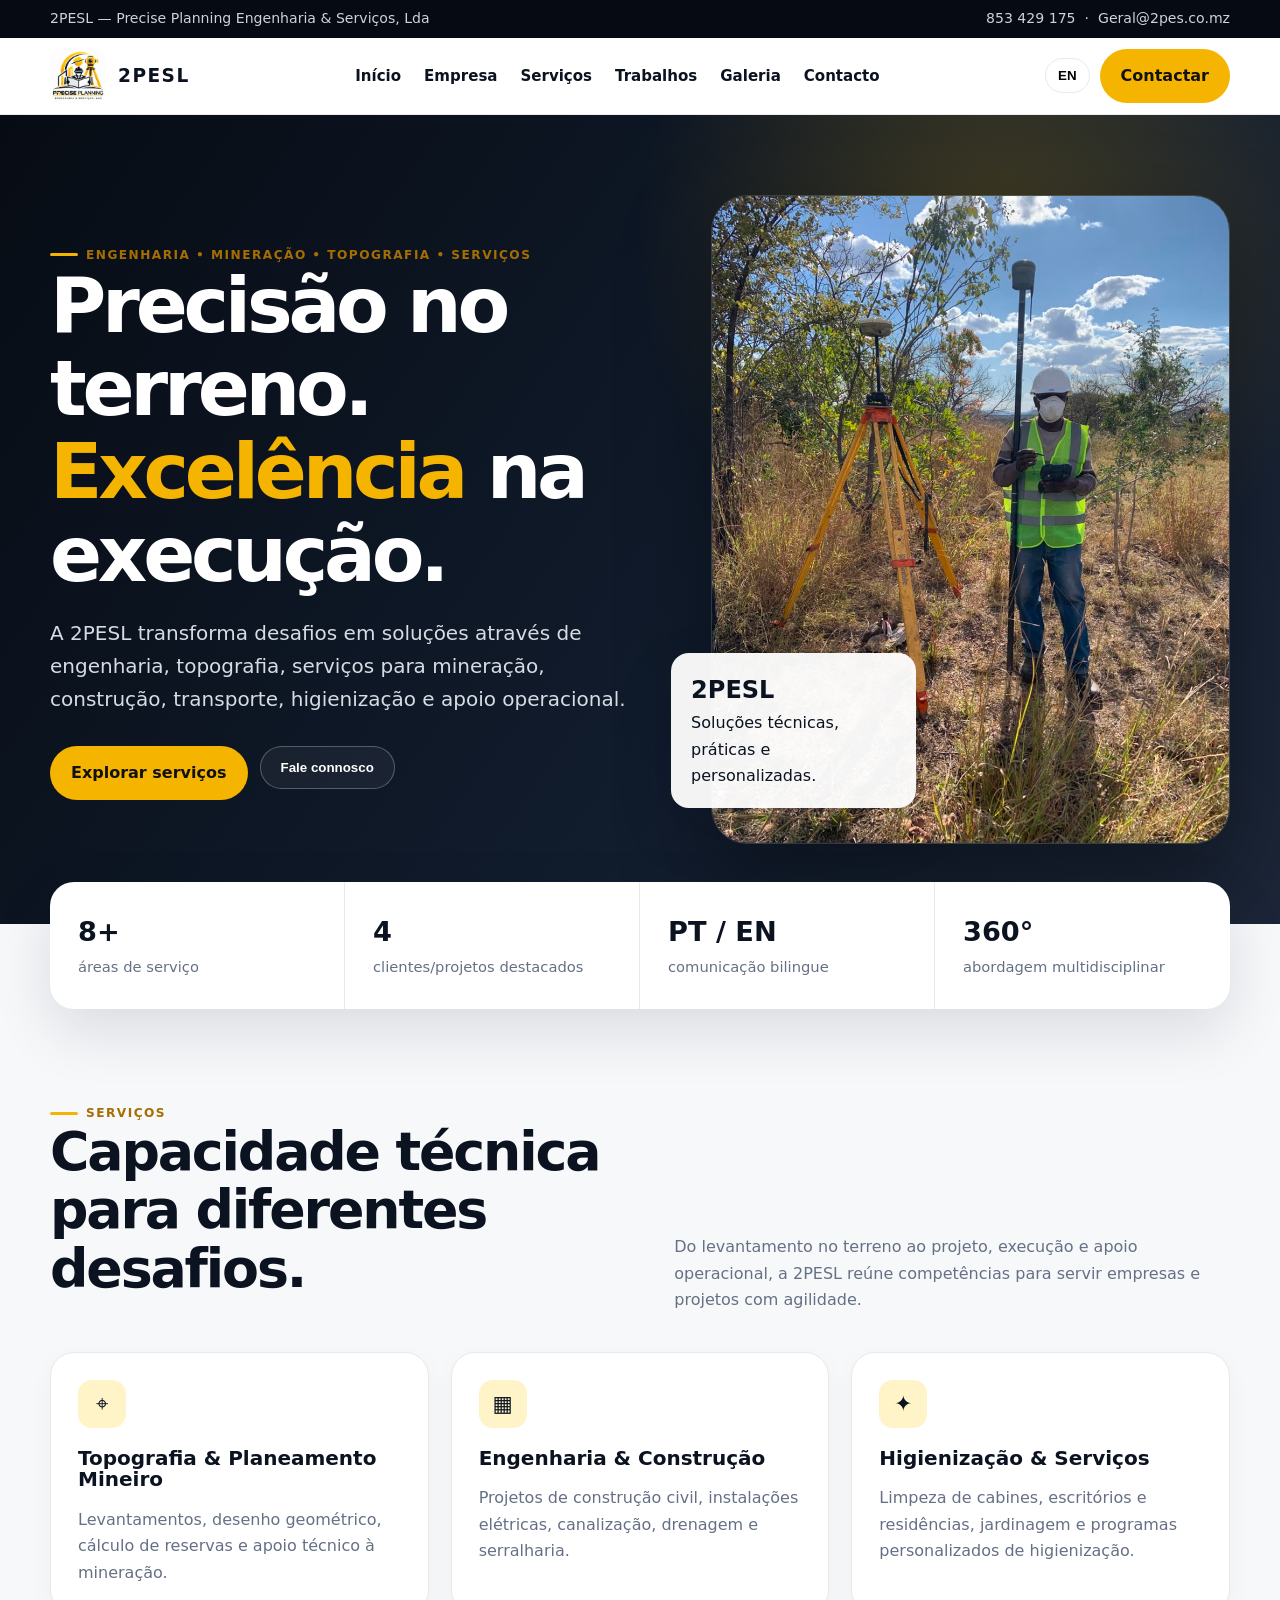
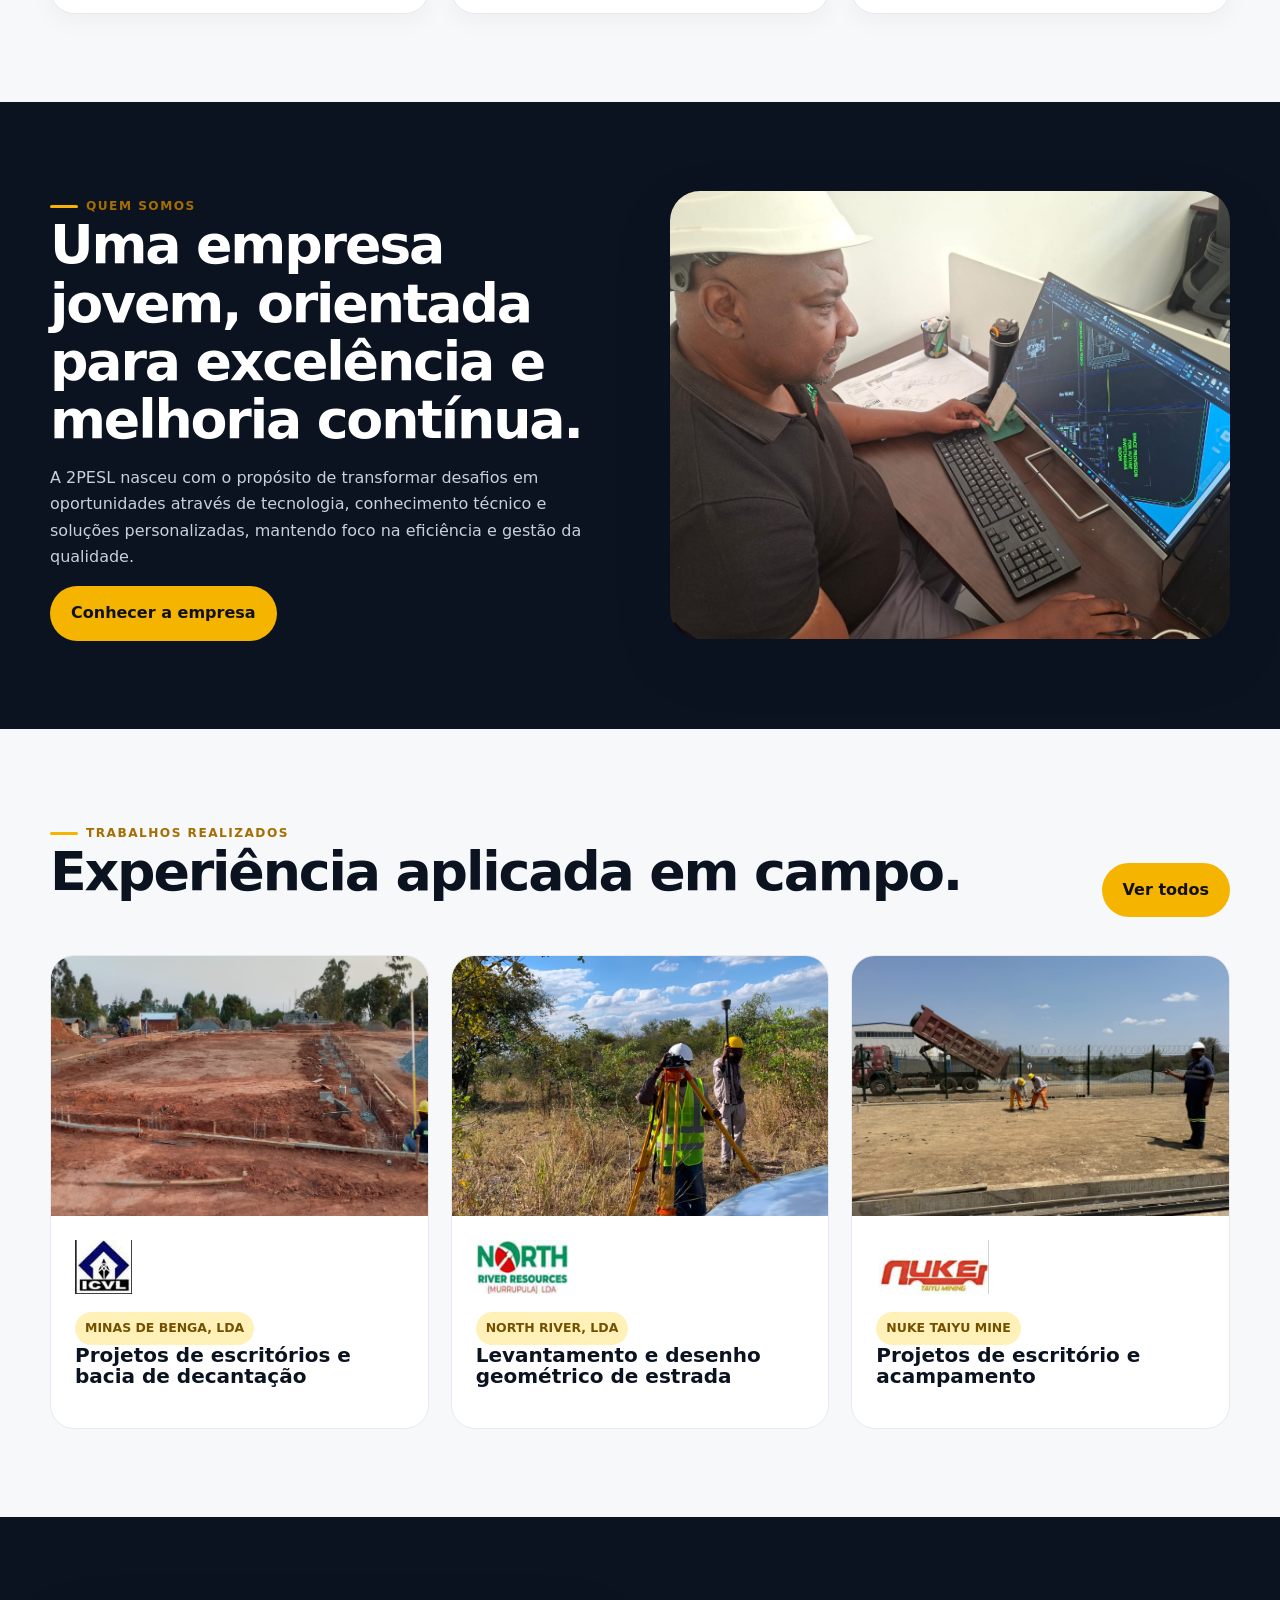
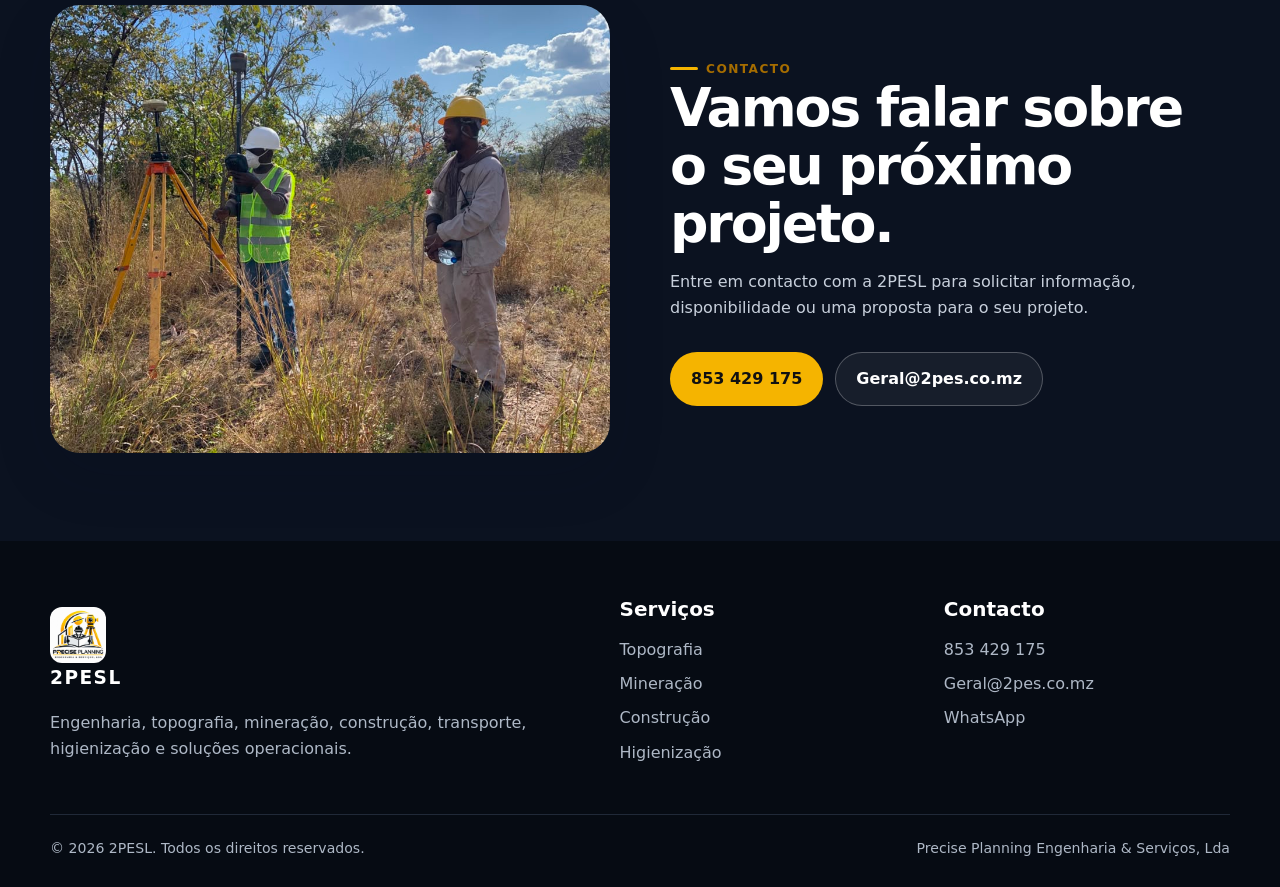
==== commit 5c982564: "Add secondary content" ====
--- a/index.html
+++ b/index.html
@@ -1,166 +1,2 @@
-<!doctype html>
-<html lang="pt">
-<head>
-  <meta charset="utf-8" />
-  <meta name="viewport" content="width=device-width, initial-scale=1" />
-  <meta name="description" content="Precise Planning Engenharia & Serviços, LDA — engenharia, mineração, topografia, transporte, construção, limpeza e higienização." />
-  <meta name="theme-color" content="#111827" />
-  <title>Precise Planning Engenharia & Serviços, LDA</title>
-  <link rel="preconnect" href="https://fonts.googleapis.com">
-  <link rel="preconnect" href="https://fonts.gstatic.com" crossorigin>
-  <link href="https://fonts.googleapis.com/css2?family=DM+Sans:wght@400;500;600;700&family=Manrope:wght@600;700;800&display=swap" rel="stylesheet">
-  <link rel="stylesheet" href="styles.css" />
-  <script defer src="script.js"></script>
-</head>
-<body>
-  <a class="skip-link" href="#main">Saltar para o conteúdo</a>
-  <header class="site-header" id="top">
-    <div class="container nav-wrap">
-      <a class="brand" href="#top" aria-label="Precise Planning - início">
-        <img src="img/logo.jpeg" alt="Logótipo Precise Planning Engenharia & Serviços" />
-        <span><strong>PRECISE PLANNING</strong><small>ENGENHARIA & SERVIÇOS, LDA · 2PESL</small></span>
-      </a>
-      <button class="menu-btn" aria-label="Abrir menu" aria-expanded="false"><span></span><span></span><span></span></button>
-      <nav class="nav" aria-label="Navegação principal">
-        <a href="#about" data-i18n="nav.about">Sobre</a>
-        <a href="#services" data-i18n="nav.services">Serviços</a>
-        <a href="#why" data-i18n="nav.why">Diferenciais</a>
-        <a href="#story" data-i18n="nav.story">História</a>
-        <a href="#clients" data-i18n="nav.clients">Clientes</a>
-      </nav>
-      <button class="lang-btn" id="langBtn" aria-label="Mudar idioma"><span class="active">PT</span><span>EN</span></button>
-    </div>
-  </header>
-
-  <main id="main">
-    <section class="hero">
-      <div class="hero-noise"></div>
-      <div class="container hero-grid">
-        <div class="hero-copy reveal">
-          <p class="eyebrow" data-i18n="hero.eyebrow">Engenharia • Serviços • Soluções Integradas</p>
-          <h1 data-i18n="hero.title">Transformamos desafios em soluções práticas.</h1>
-          <p class="lead" data-i18n="hero.text">Serviços técnicos, industriais e de higienização com foco em qualidade, segurança, inovação e sustentabilidade.</p>
-          <div class="hero-actions">
-            <a class="btn btn-primary" href="#services" data-i18n="hero.cta1">Conheça os serviços</a>
-            <a class="btn btn-ghost" href="#about" data-i18n="hero.cta2">Quem somos</a>
-          </div>
-          <div class="hero-points">
-            <span data-i18n="hero.point1">Qualidade</span><span data-i18n="hero.point2">Segurança</span><span data-i18n="hero.point3">Sustentabilidade</span>
-          </div>
-        </div>
-        <div class="hero-visual reveal reveal-delay">
-          <div class="hero-card hero-card-main"><img src="img/xref_340.png" alt="Equipamento de mineração" /></div>
-          <div class="hero-card hero-card-small"><img src="img/xref_99.png" alt="Higienização de veículo" /></div>
-          <div class="floating-badge"><strong>2PESL</strong><span data-i18n="hero.badge">Excelência em serviços</span></div>
-        </div>
-      </div>
-      <div class="hero-line"></div>
-    </section>
-
-    <section class="section" id="about">
-      <div class="container about-grid">
-        <div class="section-heading reveal">
-          <p class="eyebrow" data-i18n="about.eyebrow">Quem somos</p>
-          <h2 data-i18n="about.title">Uma empresa jovem, multidisciplinar e orientada para resultados.</h2>
-        </div>
-        <div class="about-copy reveal">
-          <p data-i18n="about.p1">A Precise Planning Engenharia & Serviços, LDA (2PESL) é uma empresa inovadora criada para transformar desafios em oportunidades através de tecnologia, conhecimento técnico e soluções personalizadas.</p>
-          <p data-i18n="about.p2">A equipa é formada por profissionais dedicados, comprometidos com excelência, agilidade, melhoria contínua e gestão da qualidade, servindo clientes, parceiros e fornecedores com responsabilidade.</p>
-        </div>
-      </div>
-      <div class="container pillars">
-        <article class="pillar reveal"><span>01</span><h3 data-i18n="mission.title">Missão</h3><p data-i18n="mission.text">Oferecer serviços de alta qualidade, atuar de forma responsável e ética e inovar continuamente para superar as expectativas dos clientes.</p></article>
-        <article class="pillar reveal"><span>02</span><h3 data-i18n="vision.title">Visão</h3><p data-i18n="vision.text">Ser reconhecida nacionalmente como referência nas suas áreas de atuação, pela excelência dos serviços e compromisso com a responsabilidade social.</p></article>
-        <article class="pillar reveal"><span>03</span><h3 data-i18n="values.title">Valores</h3><p data-i18n="values.text">Transparência, excelência, qualificação profissional, sustentabilidade, inovação, ética e segurança.</p></article>
-      </div>
-    </section>
-
-    <section class="section section-dark" id="services">
-      <div class="container">
-        <div class="section-heading light reveal">
-          <p class="eyebrow" data-i18n="services.eyebrow">O que fazemos</p>
-          <h2 data-i18n="services.title">Serviços integrados para operações, infraestruturas e ambientes.</h2>
-          <p data-i18n="services.intro">A atuação da 2PESL combina engenharia, suporte operacional, comércio e higienização especializada.</p>
-        </div>
-        <div class="services-grid">
-          <article class="service-card reveal"><div class="service-icon">⌖</div><h3 data-i18n="services.s1.t">Planeamento Mineiro & Topografia</h3><p data-i18n="services.s1.d">Planeamento mineiro, cálculo de reservas, topografia e serviços técnicos para otimizar operações e produtividade.</p></article>
-          <article class="service-card reveal"><div class="service-icon">▣</div><h3 data-i18n="services.s2.t">Construção & Infraestruturas</h3><p data-i18n="services.s2.d">Projetos de construção civil, instalação elétrica, canalização, drenagem civil e industrial e serralharia.</p></article>
-          <article class="service-card reveal"><div class="service-icon">⇄</div><h3 data-i18n="services.s3.t">Transporte & Logística</h3><p data-i18n="services.s3.d">Prestação de serviços de transporte de carga e passageiros, com soluções adaptadas às necessidades do cliente.</p></article>
-          <article class="service-card reveal"><div class="service-icon">✦</div><h3 data-i18n="services.s4.t">Limpeza & Higienização</h3><p data-i18n="services.s4.d">Limpeza de escritórios, residências, cabines de veículos e equipamentos, com desinfeção, neutralização de odores e manutenção regular.</p></article>
-          <article class="service-card reveal"><div class="service-icon">♻</div><h3 data-i18n="services.s5.t">Serviços Especiais de Higiene</h3><p data-i18n="services.s5.d">Tratamentos antibacterianos e antifúngicos e programas de higienização personalizados para empresas e frotas.</p></article>
-          <article class="service-card reveal"><div class="service-icon">□</div><h3 data-i18n="services.s6.t">Fornecimentos & Comércio</h3><p data-i18n="services.s6.d">Fornecimento de material de escritório, jardinagem, comércio geral, atacado e varejo, importação e exportação de mercadorias.</p></article>
-        </div>
-      </div>
-    </section>
-
-    <section class="showcase section">
-      <div class="container showcase-grid">
-        <div class="showcase-media reveal"><img src="img/xref_128.png" alt="Interior de cabine de veículo" /></div>
-        <div class="showcase-copy reveal">
-          <p class="eyebrow" data-i18n="clean.eyebrow">Higienização especializada</p>
-          <h2 data-i18n="clean.title">Ambientes mais limpos, seguros e produtivos.</h2>
-          <p data-i18n="clean.text">A abordagem de higienização combina profissionais treinados, equipamentos modernos e práticas ecológicas para oferecer um padrão elevado de limpeza.</p>
-          <ul class="check-list">
-            <li data-i18n="clean.a">Limpeza profunda de assentos, painéis e pisos</li>
-            <li data-i18n="clean.b">Desinfeção de superfícies de alto contacto</li>
-            <li data-i18n="clean.c">Limpeza de estações de trabalho e áreas comuns</li>
-            <li data-i18n="clean.d">Programas personalizados para empresas e frotas</li>
-          </ul>
-        </div>
-      </div>
-    </section>
-
-    <section class="section section-soft" id="why">
-      <div class="container">
-        <div class="section-heading reveal"><p class="eyebrow" data-i18n="why.eyebrow">Porquê a 2PESL</p><h2 data-i18n="why.title">Diferenciais que sustentam a qualidade do serviço.</h2></div>
-        <div class="why-grid">
-          <article class="why-card reveal"><b>01</b><h3 data-i18n="why.w1.t">Equipa especializada</h3><p data-i18n="why.w1.d">Profissionais treinados e qualificados para executar os serviços com eficiência e cuidado.</p></article>
-          <article class="why-card reveal"><b>02</b><h3 data-i18n="why.w2.t">Práticas ecológicas</h3><p data-i18n="why.w2.d">Utilização responsável de produtos e práticas que respeitam o ambiente e promovem a sustentabilidade.</p></article>
-          <article class="why-card reveal"><b>03</b><h3 data-i18n="why.w3.t">Tecnologia e inovação</h3><p data-i18n="why.w3.d">Adoção de equipamentos, métodos e soluções modernas para aumentar a eficácia e a rapidez.</p></article>
-          <article class="why-card reveal"><b>04</b><h3 data-i18n="why.w4.t">Atendimento personalizado</h3><p data-i18n="why.w4.d">Soluções ajustadas às necessidades específicas de cada operação, cliente e ambiente.</p></article>
-        </div>
-      </div>
-    </section>
-
-    <section class="section story" id="story">
-      <div class="container story-grid">
-        <div class="story-copy reveal"><p class="eyebrow" data-i18n="story.eyebrow">Nossa história</p><h2 data-i18n="story.title">Crescimento construído sobre compromisso e excelência.</h2><p data-i18n="story.text">Apesar de ser uma empresa jovem, a 2PESL já constrói uma trajetória marcada por conquistas e forte compromisso com a excelência. A ambição é crescer, ampliar a presença no mercado e continuar a criar valor para clientes e parceiros.</p></div>
-        <div class="story-collage reveal">
-          <img class="story-img a" src="img/xref_303.png" alt="Serviço de limpeza" />
-          <img class="story-img b" src="img/xref_189.png" alt="Limpeza de estofos" />
-          <div class="story-mark"><span data-i18n="story.mark">Melhoria contínua</span><strong>+</strong></div>
-        </div>
-      </div>
-    </section>
-
-    <section class="section section-dark" id="clients">
-      <div class="container clients-grid">
-        <div class="section-heading light reveal"><p class="eyebrow" data-i18n="clients.eyebrow">Quem servimos</p><h2 data-i18n="clients.title">Soluções para operações que exigem confiança.</h2></div>
-        <div class="client-types reveal">
-          <div><span>01</span><h3 data-i18n="clients.c1.t">Mineração & Indústria</h3><p data-i18n="clients.c1.d">Serviços técnicos, apoio operacional e higienização de equipamentos e cabines.</p></div>
-          <div><span>02</span><h3 data-i18n="clients.c2.t">Transporte & Logística</h3><p data-i18n="clients.c2.d">Higienização regular de frotas e manutenção de cabines de veículos de carga.</p></div>
-          <div><span>03</span><h3 data-i18n="clients.c3.t">Escritórios Corporativos</h3><p data-i18n="clients.c3.d">Limpeza e desinfeção de ambientes de trabalho para saúde, conforto e produtividade.</p></div>
-        </div>
-      </div>
-    </section>
-
-    <section class="cta-section">
-      <div class="container cta reveal">
-        <div><p class="eyebrow" data-i18n="cta.eyebrow">Precise Planning Engenharia & Serviços</p><h2 data-i18n="cta.title">Excelência em cada serviço. Responsabilidade em cada solução.</h2></div>
-        <a href="#top" class="btn btn-primary" data-i18n="cta.button">Voltar ao topo</a>
-      </div>
-    </section>
-  </main>
-
-  <footer>
-    <div class="container footer-wrap">
-      <div class="footer-brand"><img src="img/logo.jpeg" alt="2PESL" /><div><strong>PRECISE PLANNING</strong><span>ENGENHARIA & SERVIÇOS, LDA</span></div></div>
-      <div class="footer-contact" aria-label="Contactos">
-        <a href="tel:+258853429175">+258 853 429 175</a>
-        <a href="mailto:Geral@2pes.co.mz">Geral@2pes.co.mz</a>
-      </div>
-      <p>© <span id="year"></span> Precise Planning Engenharia & Serviços, LDA. <span data-i18n="footer.rights">Todos os direitos reservados.</span></p>
-    </div>
-  </footer>
-</body>
-</html>
+<!DOCTYPE html>
+<html lang="pt"><head><meta charset="utf-8"/><meta content="width=device-width,initial-scale=1" name="viewport"/><meta content="2PESL — Precise Planning Engenharia &amp; Serviços, Lda" name="description"/><title>Início | 2PESL</title><link href="assets/css/styles.css" rel="stylesheet"/></head><body data-title-en="Home | 2PESL" data-title-pt="Início | 2PESL"><div class="topbar"><div class="container"><span data-en="2PESL — Precise Planning Engineering &amp; Services, Lda" data-pt="2PESL — Precise Planning Engenharia &amp; Serviços, Lda">2PESL — Precise Planning Engenharia &amp; Serviços, Lda</span><div><a href="tel:+258853429175">853 429 175</a>  ·  <a href="mailto:Geral@2pes.co.mz">Geral@2pes.co.mz</a></div></div></div><header><div class="container nav"><a class="brand" href="index.html"><img alt="2PESL logo" src="img/logo.jpeg"/><span>2PESL</span></a><nav class="nav-links"><a data-i18n="home" href="index.html">Início</a><a data-i18n="about" href="empresa.html">Empresa</a><a data-i18n="services" href="servicos.html">Serviços</a><a data-i18n="projects" href="trabalhos.html">Trabalhos</a><a data-i18n="gallery" href="galeria.html">Galeria</a><a data-i18n="contact" href="contacto.html">Contacto</a></nav><div class="nav-actions"><button aria-label="Change language" class="lang">EN</button><a class="btn btn-primary" data-i18n="contactUs" href="contacto.html">Contactar</a><button aria-label="Menu" class="menu-btn">☰</button></div></div></header><main><section class="hero"><div class="container hero-grid"><div class="hero-copy reveal"><span class="eyebrow" data-i18n="heroTag">Engenharia • Mineração • Topografia • Serviços</span><h1 data-i18n="heroTitle">Precisão no terreno. <span>Excelência</span> na execução.</h1><p class="lead" data-i18n="heroLead">A 2PESL transforma desafios em soluções através de engenharia, topografia, serviços para mineração, construção, transporte, higienização e apoio operacional.</p><div class="hero-actions"><a class="btn btn-primary" data-i18n="explore" href="servicos.html">Explorar serviços</a><div class="contact-drop"><button class="btn btn-outline contact-toggle" data-i18n="talk">Fale connosco</button><div class="contact-menu"><a href="tel:+258853429175">☎ <span data-i18n="phone">Telefone / WhatsApp</span></a><a href="https://wa.me/258853429175">◉ WhatsApp</a><a href="mailto:Geral@2pes.co.mz">✉ <span data-i18n="email">E-mail</span></a></div></div></div></div><div class="hero-media reveal"><img alt="2PESL surveying work" class="main" src="img/survey-1.jpeg"/><div class="floating-card"><strong>2PESL</strong><span data-en="Technical, practical and tailored solutions." data-pt="Soluções técnicas, práticas e personalizadas.">Soluções técnicas, práticas e personalizadas.</span></div></div></div></section><div class="stats"><div class="container stats-grid reveal"><div class="stat"><strong>8+</strong><span data-en="service areas" data-pt="áreas de serviço">áreas de serviço</span></div><div class="stat"><strong>4</strong><span data-en="featured clients/projects" data-pt="clientes/projetos destacados">clientes/projetos destacados</span></div><div class="stat"><strong>PT / EN</strong><span data-en="bilingual communication" data-pt="comunicação bilingue">comunicação bilingue</span></div><div class="stat"><strong>360°</strong><span data-en="multidisciplinary approach" data-pt="abordagem multidisciplinar">abordagem multidisciplinar</span></div></div></div><section class="section"><div class="container"><div class="section-head reveal"><div><span class="eyebrow" data-i18n="services">Serviços</span><h2 data-en="Technical capability for diverse challenges." data-pt="Capacidade técnica para diferentes desafios.">Capacidade técnica para diferentes desafios.</h2></div><p data-en="From field surveying to design, execution and operational support, 2PESL brings together capabilities to serve companies and projects with agility." data-pt="Do levantamento no terreno ao projeto, execução e apoio operacional, a 2PESL reúne competências para servir empresas e projetos com agilidade.">Do levantamento no terreno ao projeto, execução e apoio operacional, a 2PESL reúne competências para servir empresas e projetos com agilidade.</p></div><div class="grid-3"><article class="card reveal"><div class="icon">⌖</div><h3 data-en="Surveying &amp; Mine Planning" data-pt="Topografia &amp; Planeamento Mineiro">Topografia &amp; Planeamento Mineiro</h3><p data-en="Surveys, geometric design, reserve calculations and technical mining support." data-pt="Levantamentos, desenho geométrico, cálculo de reservas e apoio técnico à mineração.">Levantamentos, desenho geométrico, cálculo de reservas e apoio técnico à mineração.</p></article><article class="card reveal"><div class="icon">▦</div><h3 data-en="Engineering &amp; Construction" data-pt="Engenharia &amp; Construção">Engenharia &amp; Construção</h3><p data-en="Civil construction projects, electrical installation, plumbing, drainage and metalwork." data-pt="Projetos de construção civil, instalações elétricas, canalização, drenagem e serralharia.">Projetos de construção civil, instalações elétricas, canalização, drenagem e serralharia.</p></article><article class="card reveal"><div class="icon">✦</div><h3 data-en="Sanitation &amp; Services" data-pt="Higienização &amp; Serviços">Higienização &amp; Serviços</h3><p data-en="Cabin, office and residential cleaning, gardening and tailored sanitation programs." data-pt="Limpeza de cabines, escritórios e residências, jardinagem e programas personalizados de higienização.">Limpeza de cabines, escritórios e residências, jardinagem e programas personalizados de higienização.</p></article></div></div></section><section class="section dark"><div class="container split"><div class="reveal"><span class="eyebrow" data-i18n="who">Quem somos</span><h2 data-en="A young company driven by excellence and continuous improvement." data-pt="Uma empresa jovem, orientada para excelência e melhoria contínua.">Uma empresa jovem, orientada para excelência e melhoria contínua.</h2><p data-en="2PESL was created to turn challenges into opportunities through technology, technical expertise and tailored solutions, with a focus on efficiency and quality management." data-pt="A 2PESL nasceu com o propósito de transformar desafios em oportunidades através de tecnologia, conhecimento técnico e soluções personalizadas, mantendo foco na eficiência e gestão da qualidade.">A 2PESL nasceu com o propósito de transformar desafios em oportunidades através de tecnologia, conhecimento técnico e soluções personalizadas, mantendo foco na eficiência e gestão da qualidade.</p><a class="btn btn-primary" data-en="Learn about us" data-pt="Conhecer a empresa" href="empresa.html">Conhecer a empresa</a></div><img alt="Technical design work" class="reveal" src="img/cad-design.jpeg"/></div></section><section class="section"><div class="container"><div class="section-head reveal"><div><span class="eyebrow" data-i18n="projectsTitle">Trabalhos realizados</span><h2 data-en="Experience applied in the field." data-pt="Experiência aplicada em campo.">Experiência aplicada em campo.</h2></div><a class="btn btn-primary" data-en="View all" data-pt="Ver todos" href="trabalhos.html">Ver todos</a></div><div class="grid-3"><article class="project-card reveal"><img alt="Civil works" class="photo" src="img/project-10.jpeg"/><div class="project-body"><img alt="Minas de Benga" class="client-logo" src="img/client-minas-benga.png"/><span class="pill">MINAS DE BENGA, LDA</span><h3 data-en="Office and settling basin projects" data-pt="Projetos de escritórios e bacia de decantação">Projetos de escritórios e bacia de decantação</h3></div></article><article class="project-card reveal"><img alt="Surveying" class="photo" src="img/survey-4.jpeg"/><div class="project-body"><img alt="North River Resources" class="client-logo" src="img/client-north-river.png"/><span class="pill">NORTH RIVER, LDA</span><h3 data-en="Road survey and geometric design" data-pt="Levantamento e desenho geométrico de estrada">Levantamento e desenho geométrico de estrada</h3></div></article><article class="project-card reveal"><img alt="Site project" class="photo" src="img/site-work.jpeg"/><div class="project-body"><img alt="Nuke Taiyu Mining" class="client-logo" src="img/client-nuke-taiyu.png"/><span class="pill">NUKE TAIYU MINE</span><h3 data-en="Office and camp projects" data-pt="Projetos de escritório e acampamento">Projetos de escritório e acampamento</h3></div></article></div></div></section><section class="section dark"><div class="container split"><img alt="Field surveying" class="reveal" src="img/survey-5.jpeg"/><div class="reveal"><span class="eyebrow" data-i18n="contact">Contacto</span><h2 data-i18n="contactTitle">Vamos falar sobre o seu próximo projeto.</h2><p data-en="Contact 2PESL to request information, availability or a proposal for your project." data-pt="Entre em contacto com a 2PESL para solicitar informação, disponibilidade ou uma proposta para o seu projeto.">Entre em contacto com a 2PESL para solicitar informação, disponibilidade ou uma proposta para o seu projeto.</p><div class="hero-actions"><a class="btn btn-primary" href="tel:+258853429175">853 429 175</a><a class="btn btn-outline" href="mailto:Geral@2pes.co.mz">Geral@2pes.co.mz</a></div></div></div></section></main><footer class="footer"><div class="container"><div class="footer-grid"><div><a class="brand" href="index.html" style="color:white"><img alt="2PESL logo" src="img/logo.jpeg"/><span>2PESL</span></a><p data-en="Engineering, surveying, mining, construction, transport, sanitation and operational solutions." data-pt="Engenharia, topografia, mineração, construção, transporte, higienização e soluções operacionais.">Engenharia, topografia, mineração, construção, transporte, higienização e soluções operacionais.</p></div><div><h3 data-i18n="services">Serviços</h3><a data-en="Surveying" data-pt="Topografia" href="servicos.html">Topografia</a><a data-en="Mining" data-pt="Mineração" href="servicos.html">Mineração</a><a data-en="Construction" data-pt="Construção" href="servicos.html">Construção</a><a data-en="Sanitation" data-pt="Higienização" href="servicos.html">Higienização</a></div><div><h3 data-i18n="contact">Contacto</h3><a href="tel:+258853429175">853 429 175</a><a href="mailto:Geral@2pes.co.mz">Geral@2pes.co.mz</a><a href="https://wa.me/258853429175">WhatsApp</a></div></div><div class="footer-bottom"><span>© <span class="year"></span> 2PESL. <span data-i18n="rights">Todos os direitos reservados.</span></span><span data-en="Precise Planning Engineering &amp; Services, Lda" data-pt="Precise Planning Engenharia &amp; Serviços, Lda">Precise Planning Engenharia &amp; Serviços, Lda</span></div></div></footer><script src="assets/js/app.js"></script></body></html>
--- a/assets/css/styles.css
+++ b/assets/css/styles.css
@@ -0,0 +1,10 @@
+:root{--ink:#0b1220;--ink2:#151e2f;--gold:#f5b400;--gold2:#ffd34d;--teal:#0d9488;--paper:#f7f8fa;--muted:#667085;--white:#fff;--line:#e7e9ee;--shadow:0 22px 60px rgba(10,18,32,.12);--radius:24px}
+*{box-sizing:border-box}html{scroll-behavior:smooth}body{margin:0;font-family:Inter,ui-sans-serif,system-ui,-apple-system,BlinkMacSystemFont,"Segoe UI",sans-serif;color:var(--ink);background:var(--paper);line-height:1.65}img{max-width:100%;display:block}a{text-decoration:none;color:inherit}.container{width:min(1180px,calc(100% - 36px));margin:auto}.eyebrow{display:inline-flex;gap:.5rem;align-items:center;font-weight:800;letter-spacing:.12em;text-transform:uppercase;font-size:.76rem;color:#a66d00}.eyebrow:before{content:"";width:28px;height:3px;border-radius:99px;background:var(--gold)}h1,h2,h3{line-height:1.08;margin:0 0 1rem}h1{font-size:clamp(2.6rem,6vw,5.7rem);letter-spacing:-.055em}h2{font-size:clamp(2rem,4.2vw,3.8rem);letter-spacing:-.04em}h3{font-size:1.25rem}.lead{font-size:clamp(1.05rem,2vw,1.25rem);color:#d7dce4;max-width:760px}.section{padding:88px 0}.section-head{display:flex;justify-content:space-between;align-items:end;gap:28px;margin-bottom:38px}.section-head p{max-width:600px;color:var(--muted);margin:0}.topbar{background:#060b13;color:#cbd3df;font-size:.88rem}.topbar .container{min-height:38px;display:flex;justify-content:space-between;align-items:center;gap:20px}.topbar a:hover{color:var(--gold2)}header{position:sticky;top:0;z-index:100;background:rgba(255,255,255,.92);backdrop-filter:blur(16px);border-bottom:1px solid rgba(10,18,32,.08)}.nav{min-height:76px;display:flex;align-items:center;justify-content:space-between;gap:24px}.brand{display:flex;align-items:center;gap:12px;font-weight:900;font-size:1.16rem;letter-spacing:.08em}.brand img{width:56px;height:56px;object-fit:contain;border-radius:12px}.nav-links{display:flex;align-items:center;gap:23px;font-size:.94rem;font-weight:700}.nav-links a{position:relative}.nav-links a:after{content:"";position:absolute;left:0;bottom:-7px;height:2px;width:0;background:var(--gold);transition:.25s}.nav-links a:hover:after,.nav-links a.active:after{width:100%}.nav-actions{display:flex;align-items:center;gap:10px}.lang{border:1px solid var(--line);background:white;border-radius:999px;padding:9px 12px;font-weight:800;cursor:pointer}.btn{display:inline-flex;justify-content:center;align-items:center;gap:10px;border-radius:999px;padding:13px 20px;font-weight:850;border:1px solid transparent;transition:.25s;cursor:pointer}.btn-primary{background:var(--gold);color:#111}.btn-primary:hover{transform:translateY(-2px);box-shadow:0 14px 26px rgba(245,180,0,.28)}.btn-outline{border-color:rgba(255,255,255,.26);color:white;background:rgba(255,255,255,.05)}.btn-outline:hover{border-color:var(--gold);color:var(--gold2)}.menu-btn{display:none;border:0;background:none;font-size:1.55rem}.hero{position:relative;overflow:hidden;background:radial-gradient(circle at 78% 16%,rgba(245,180,0,.22),transparent 30%),linear-gradient(125deg,#070c14 0%,#111c2d 60%,#1c2638 100%);color:white;min-height:720px;display:flex;align-items:center}.hero-grid{display:grid;grid-template-columns:1.08fr .92fr;align-items:center;gap:52px;padding:80px 0}.hero h1 span{color:var(--gold)}.hero-copy p{max-width:700px}.hero-actions{display:flex;flex-wrap:wrap;gap:12px;margin-top:30px}.hero-media{position:relative}.hero-media .main{width:100%;aspect-ratio:4/5;object-fit:cover;border-radius:36px;box-shadow:0 35px 90px rgba(0,0,0,.38);border:1px solid rgba(255,255,255,.13)}.hero-media:after{content:"";position:absolute;inset:auto -22px -22px auto;width:46%;height:46%;border:2px solid var(--gold);border-radius:32px;z-index:-1}.floating-card{position:absolute;left:-40px;bottom:36px;background:rgba(255,255,255,.95);color:var(--ink);padding:18px 20px;border-radius:18px;box-shadow:var(--shadow);max-width:245px}.floating-card strong{display:block;font-size:1.5rem}.contact-drop{position:relative;display:inline-block}.contact-menu{position:absolute;left:0;top:calc(100% + 10px);background:white;color:var(--ink);width:260px;border-radius:18px;padding:12px;box-shadow:var(--shadow);opacity:0;visibility:hidden;transform:translateY(-8px);transition:.2s;z-index:20}.contact-drop.open .contact-menu{opacity:1;visibility:visible;transform:none}.contact-menu a{display:flex;gap:10px;padding:11px 12px;border-radius:12px;font-weight:750}.contact-menu a:hover{background:#f3f5f8}.stats{margin-top:-42px;position:relative;z-index:3}.stats-grid{display:grid;grid-template-columns:repeat(4,1fr);background:white;border-radius:24px;box-shadow:var(--shadow);overflow:hidden}.stat{padding:28px;border-right:1px solid var(--line)}.stat:last-child{border-right:0}.stat strong{font-size:1.7rem;display:block}.stat span{color:var(--muted);font-size:.92rem}.grid-3{display:grid;grid-template-columns:repeat(3,1fr);gap:22px}.card{background:white;border:1px solid var(--line);border-radius:var(--radius);padding:27px;box-shadow:0 8px 25px rgba(10,18,32,.04);transition:.3s}.card:hover{transform:translateY(-7px);box-shadow:var(--shadow)}.icon{width:48px;height:48px;border-radius:14px;background:#fff3c8;display:grid;place-items:center;font-size:1.35rem;margin-bottom:20px}.card p{color:var(--muted);margin-bottom:0}.dark{background:var(--ink);color:white}.dark p{color:#c8d0dc}.split{display:grid;grid-template-columns:1fr 1fr;gap:60px;align-items:center}.split img{border-radius:30px;box-shadow:var(--shadow);aspect-ratio:5/4;object-fit:cover}.checklist{display:grid;gap:14px;margin-top:24px}.check{display:flex;gap:12px}.check b{color:#936300}.project-card{overflow:hidden;background:white;border-radius:24px;border:1px solid var(--line)}.project-card .photo{height:260px;width:100%;object-fit:cover;transition:.45s}.project-card:hover .photo{transform:scale(1.035)}.project-body{padding:24px}.client-logo{height:54px;max-width:155px;object-fit:contain;margin-bottom:18px}.pill{display:inline-block;padding:6px 10px;border-radius:999px;background:#fff1b8;color:#755000;font-weight:800;font-size:.78rem}.gallery{columns:3 280px;column-gap:16px}.gallery figure{margin:0 0 16px;break-inside:avoid;overflow:hidden;border-radius:18px;position:relative;background:#ddd}.gallery img{width:100%;transition:.45s}.gallery figure:hover img{transform:scale(1.035)}.page-hero{background:linear-gradient(125deg,#080d16,#182438);color:white;padding:92px 0 80px}.page-hero p{color:#cbd4e1;max-width:700px}.service-list{display:grid;grid-template-columns:repeat(2,1fr);gap:22px}.service-row{background:white;border-radius:22px;border:1px solid var(--line);padding:28px;display:grid;grid-template-columns:62px 1fr;gap:18px}.service-row .icon{margin:0}.service-row ul{color:var(--muted);padding-left:20px}.client-grid{display:grid;grid-template-columns:repeat(4,1fr);gap:18px}.client{background:white;border:1px solid var(--line);border-radius:20px;min-height:145px;padding:22px;display:flex;align-items:center;justify-content:center;text-align:center}.client img{max-height:70px;max-width:160px}.contact-grid{display:grid;grid-template-columns:.85fr 1.15fr;gap:28px}.contact-card{background:var(--ink);color:white;border-radius:28px;padding:34px}.contact-card a{display:block;margin:14px 0;font-weight:800;color:var(--gold2)}.form{background:white;border-radius:28px;padding:34px;border:1px solid var(--line)}.form-grid{display:grid;grid-template-columns:1fr 1fr;gap:14px}.form input,.form textarea{width:100%;border:1px solid #d8dde5;border-radius:14px;padding:14px 15px;font:inherit}.form textarea{min-height:150px;resize:vertical}.form .full{grid-column:1/-1}.footer{background:#060b13;color:#aeb8c6;padding:58px 0 26px}.footer-grid{display:grid;grid-template-columns:1.3fr .7fr .7fr;gap:38px}.footer h3{color:white}.footer a{display:block;margin:8px 0}.footer a:hover{color:var(--gold2)}.footer-bottom{border-top:1px solid #202938;margin-top:36px;padding-top:22px;display:flex;justify-content:space-between;gap:20px;font-size:.88rem}.reveal{opacity:0;transform:translateY(24px);transition:.65s ease}.reveal.visible{opacity:1;transform:none}
+@media(max-width:900px){.nav-links{position:fixed;inset:115px 18px auto 18px;background:white;box-shadow:var(--shadow);border-radius:20px;padding:22px;display:none;flex-direction:column;align-items:flex-start}.nav-links.open{display:flex}.menu-btn{display:block}.nav-actions .btn{display:none}.hero{min-height:auto}.hero-grid,.split,.contact-grid{grid-template-columns:1fr}.hero-grid{padding:58px 0 90px}.hero-media{max-width:620px}.floating-card{left:18px}.stats-grid{grid-template-columns:repeat(2,1fr)}.stat:nth-child(2){border-right:0}.stat:nth-child(-n+2){border-bottom:1px solid var(--line)}.grid-3,.client-grid{grid-template-columns:repeat(2,1fr)}.service-list{grid-template-columns:1fr}.footer-grid{grid-template-columns:1fr 1fr}.footer-grid>div:first-child{grid-column:1/-1}}
+@media(max-width:600px){.topbar .container{justify-content:center}.topbar span{display:none}.nav{min-height:68px}.brand img{width:46px;height:46px}.hero h1{font-size:2.65rem}.hero-media .main{aspect-ratio:1/1}.section{padding:66px 0}.section-head{align-items:flex-start;flex-direction:column}.grid-3,.client-grid,.form-grid{grid-template-columns:1fr}.stats-grid{grid-template-columns:1fr}.stat{border-right:0!important;border-bottom:1px solid var(--line)!important}.stat:last-child{border-bottom:0!important}.footer-grid{grid-template-columns:1fr}.footer-grid>div:first-child{grid-column:auto}.footer-bottom{flex-direction:column}.service-row{grid-template-columns:1fr}.gallery{columns:1}.contact-menu{width:min(260px,85vw)}}
+
+/* Reliable direct contact options (no backend form required) */
+.contact-direct{padding:clamp(1.4rem,3vw,2.2rem);border:1px solid rgba(255,255,255,.08);border-radius:24px;background:linear-gradient(145deg,rgba(255,255,255,.05),rgba(255,255,255,.015));box-shadow:0 18px 60px rgba(0,0,0,.12)}
+.contact-direct h2{margin:.45rem 0 .75rem}.contact-direct>p{color:var(--muted);margin-bottom:1.35rem}
+.direct-actions{display:grid;gap:.8rem}.direct-action{display:flex;align-items:center;justify-content:space-between;gap:1rem;padding:1rem 1.05rem;border:1px solid rgba(255,255,255,.1);border-radius:15px;background:rgba(255,255,255,.035);transition:transform .25s ease,border-color .25s ease,background .25s ease}.direct-action:hover{transform:translateY(-3px);border-color:var(--accent);background:rgba(255,255,255,.065)}.direct-action strong{color:var(--text)}.direct-action span:last-child{color:var(--muted);text-align:right}
+@media(max-width:640px){.direct-action{align-items:flex-start;flex-direction:column}.direct-action span:last-child{text-align:left}}
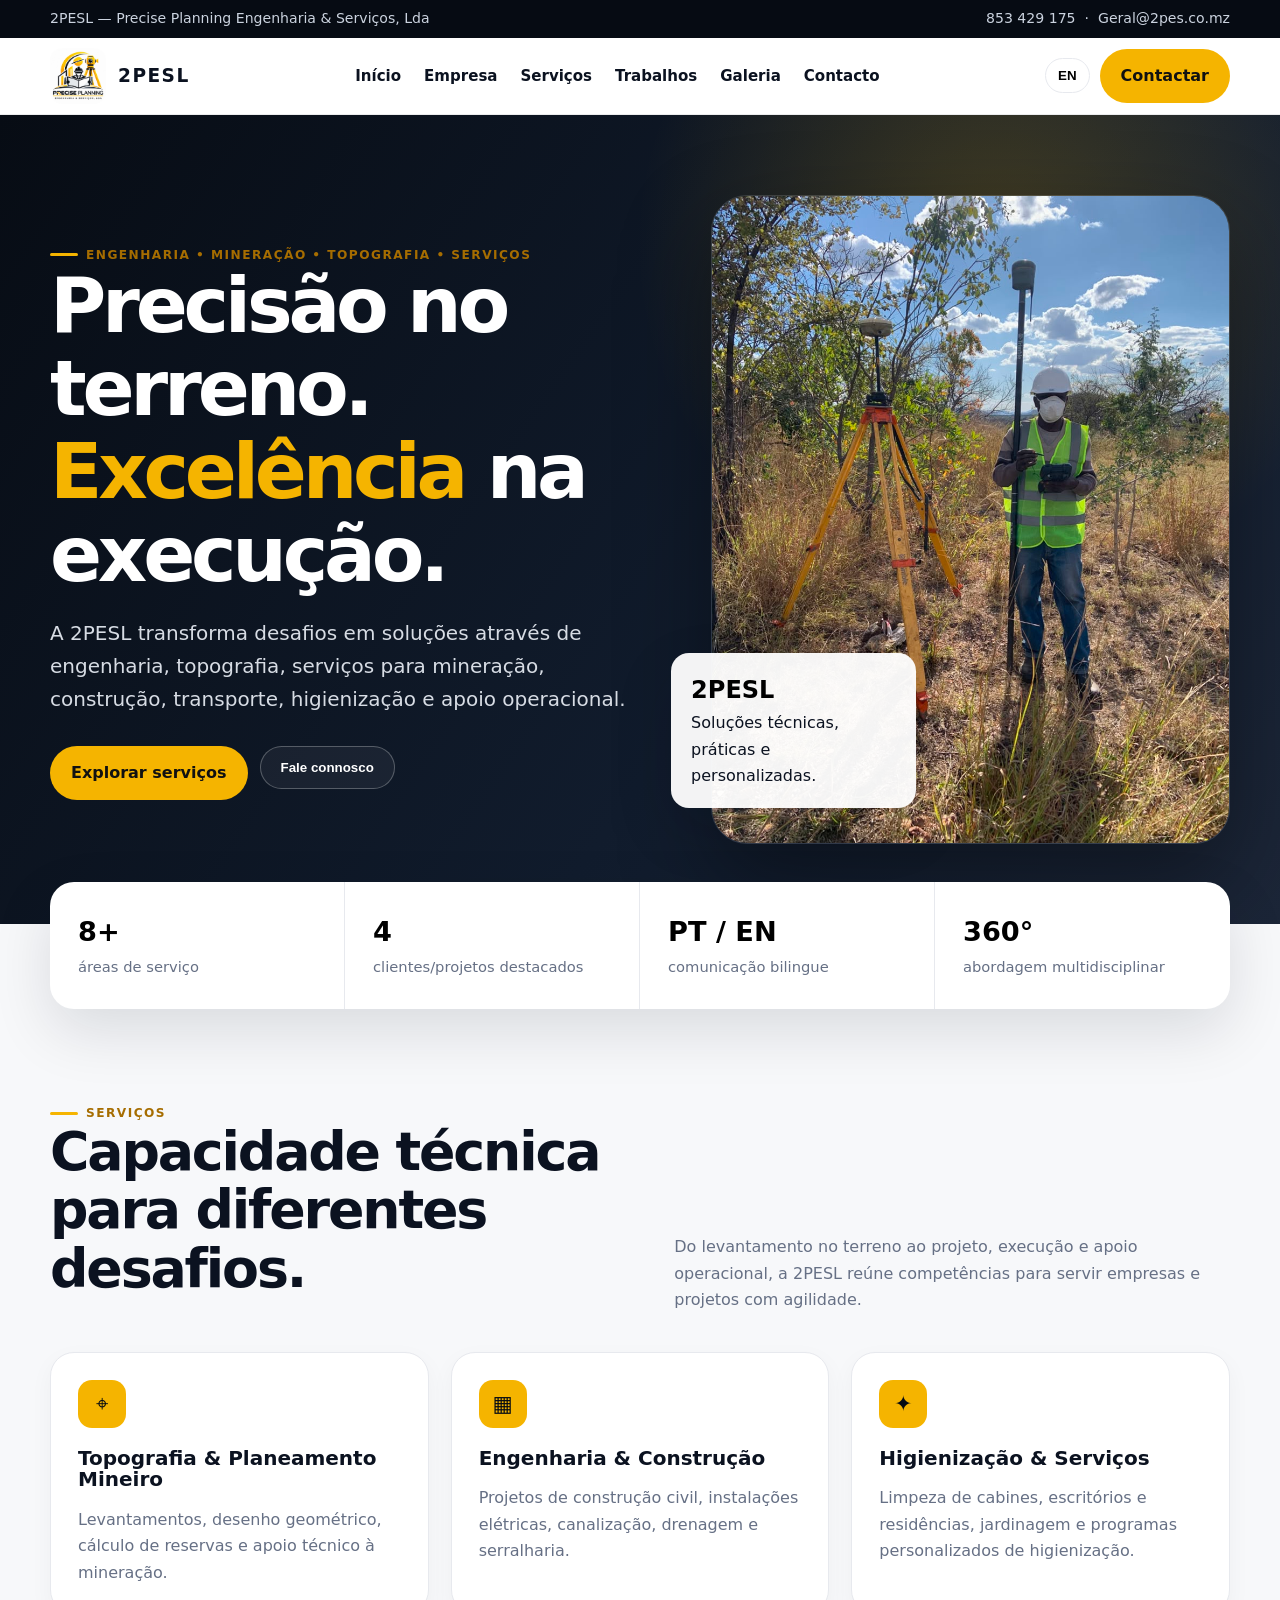
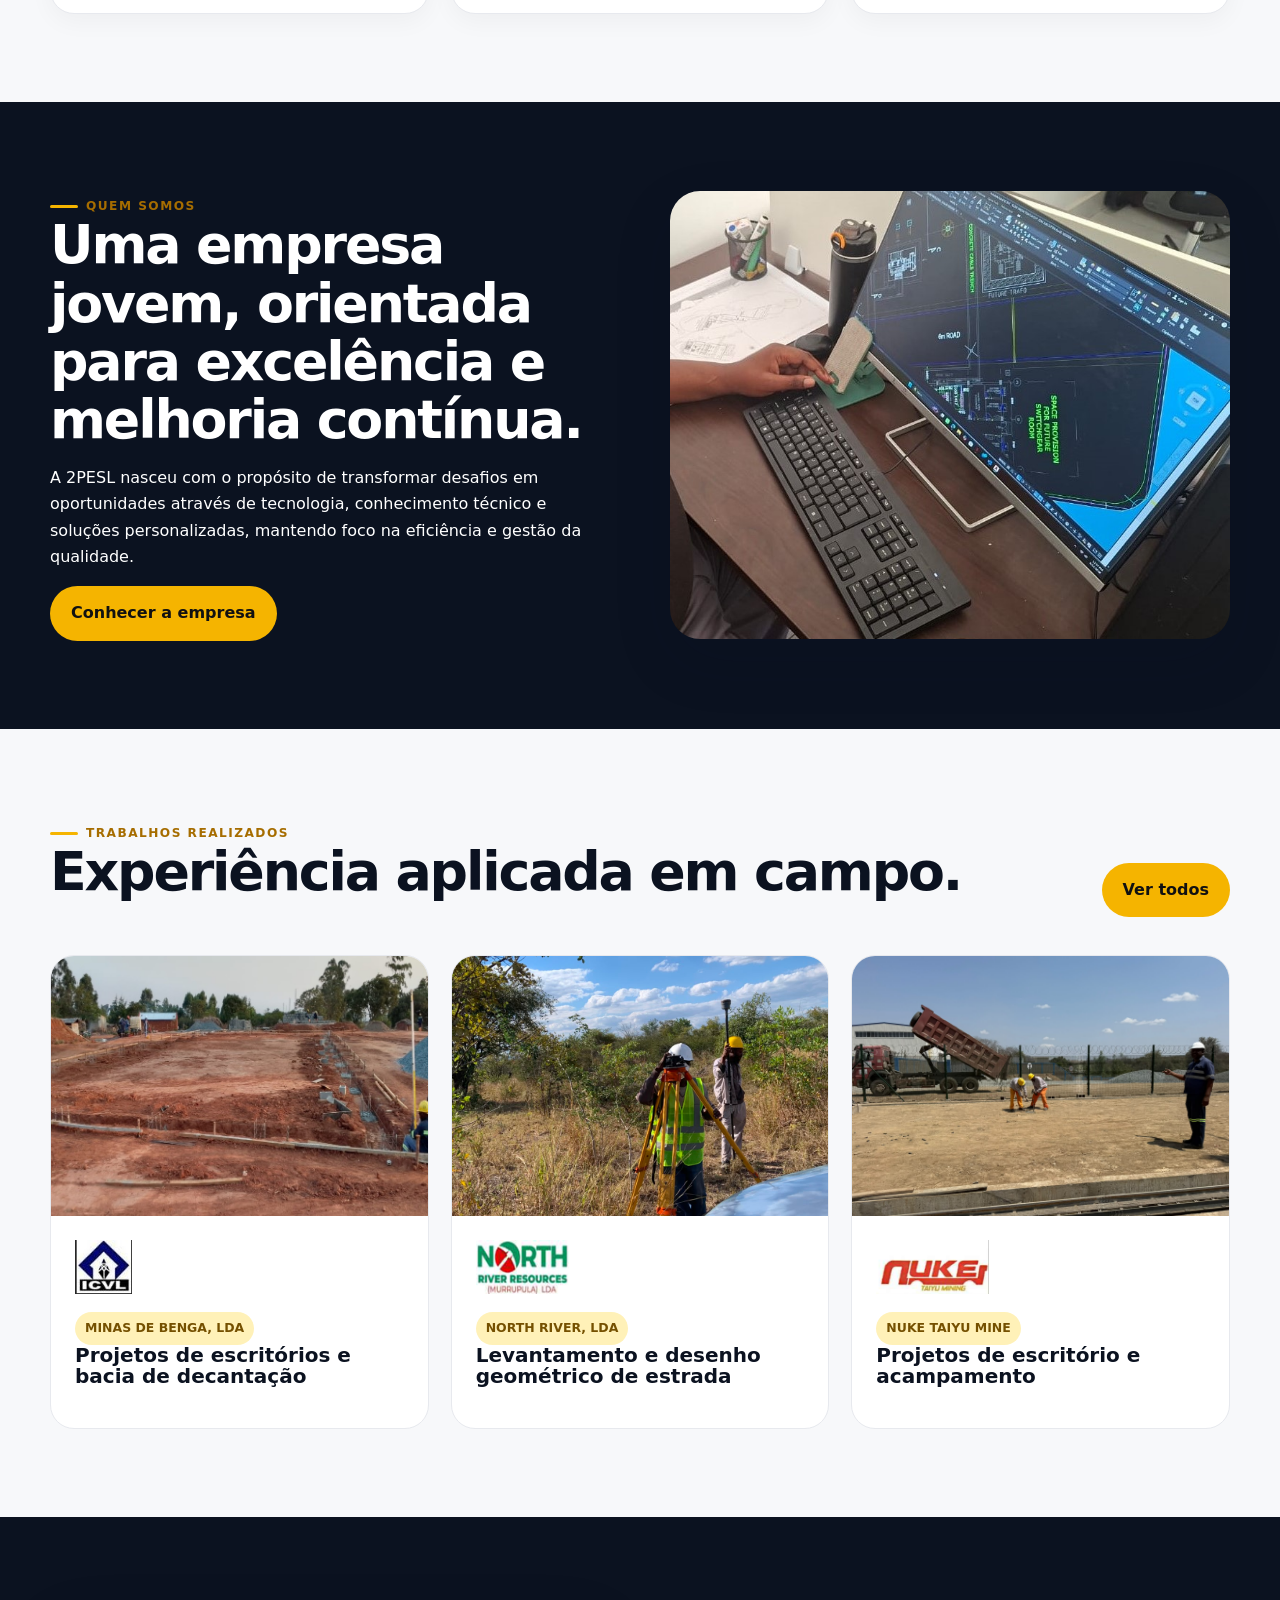
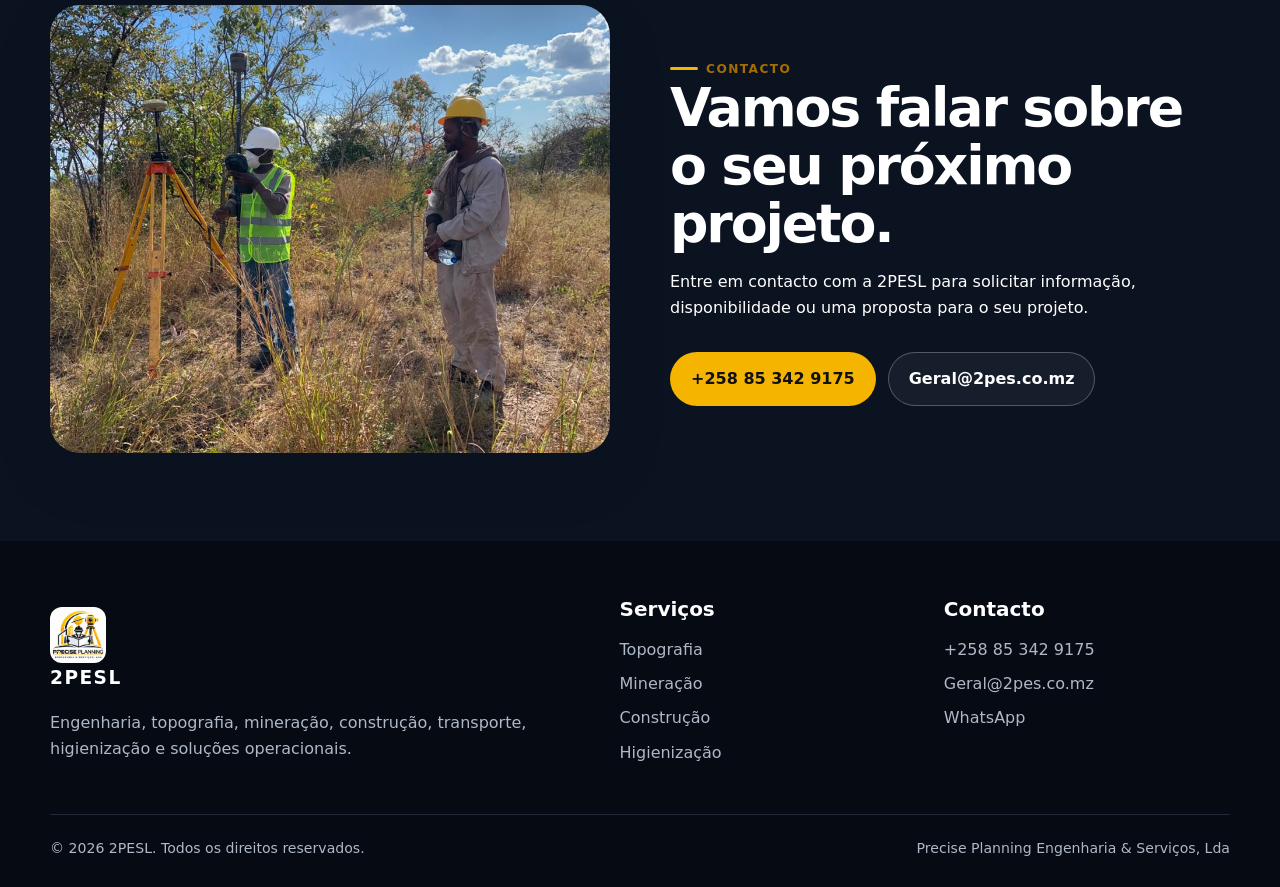
==== commit ed8e3710: "Format number to international" ====
--- a/index.html
+++ b/index.html
@@ -1,2 +1,215 @@
 <!DOCTYPE html>
-<html lang="pt"><head><meta charset="utf-8"/><meta content="width=device-width,initial-scale=1" name="viewport"/><meta content="2PESL — Precise Planning Engenharia &amp; Serviços, Lda" name="description"/><title>Início | 2PESL</title><link href="assets/css/styles.css" rel="stylesheet"/></head><body data-title-en="Home | 2PESL" data-title-pt="Início | 2PESL"><div class="topbar"><div class="container"><span data-en="2PESL — Precise Planning Engineering &amp; Services, Lda" data-pt="2PESL — Precise Planning Engenharia &amp; Serviços, Lda">2PESL — Precise Planning Engenharia &amp; Serviços, Lda</span><div><a href="tel:+258853429175">853 429 175</a>  ·  <a href="mailto:Geral@2pes.co.mz">Geral@2pes.co.mz</a></div></div></div><header><div class="container nav"><a class="brand" href="index.html"><img alt="2PESL logo" src="img/logo.jpeg"/><span>2PESL</span></a><nav class="nav-links"><a data-i18n="home" href="index.html">Início</a><a data-i18n="about" href="empresa.html">Empresa</a><a data-i18n="services" href="servicos.html">Serviços</a><a data-i18n="projects" href="trabalhos.html">Trabalhos</a><a data-i18n="gallery" href="galeria.html">Galeria</a><a data-i18n="contact" href="contacto.html">Contacto</a></nav><div class="nav-actions"><button aria-label="Change language" class="lang">EN</button><a class="btn btn-primary" data-i18n="contactUs" href="contacto.html">Contactar</a><button aria-label="Menu" class="menu-btn">☰</button></div></div></header><main><section class="hero"><div class="container hero-grid"><div class="hero-copy reveal"><span class="eyebrow" data-i18n="heroTag">Engenharia • Mineração • Topografia • Serviços</span><h1 data-i18n="heroTitle">Precisão no terreno. <span>Excelência</span> na execução.</h1><p class="lead" data-i18n="heroLead">A 2PESL transforma desafios em soluções através de engenharia, topografia, serviços para mineração, construção, transporte, higienização e apoio operacional.</p><div class="hero-actions"><a class="btn btn-primary" data-i18n="explore" href="servicos.html">Explorar serviços</a><div class="contact-drop"><button class="btn btn-outline contact-toggle" data-i18n="talk">Fale connosco</button><div class="contact-menu"><a href="tel:+258853429175">☎ <span data-i18n="phone">Telefone / WhatsApp</span></a><a href="https://wa.me/258853429175">◉ WhatsApp</a><a href="mailto:Geral@2pes.co.mz">✉ <span data-i18n="email">E-mail</span></a></div></div></div></div><div class="hero-media reveal"><img alt="2PESL surveying work" class="main" src="img/survey-1.jpeg"/><div class="floating-card"><strong>2PESL</strong><span data-en="Technical, practical and tailored solutions." data-pt="Soluções técnicas, práticas e personalizadas.">Soluções técnicas, práticas e personalizadas.</span></div></div></div></section><div class="stats"><div class="container stats-grid reveal"><div class="stat"><strong>8+</strong><span data-en="service areas" data-pt="áreas de serviço">áreas de serviço</span></div><div class="stat"><strong>4</strong><span data-en="featured clients/projects" data-pt="clientes/projetos destacados">clientes/projetos destacados</span></div><div class="stat"><strong>PT / EN</strong><span data-en="bilingual communication" data-pt="comunicação bilingue">comunicação bilingue</span></div><div class="stat"><strong>360°</strong><span data-en="multidisciplinary approach" data-pt="abordagem multidisciplinar">abordagem multidisciplinar</span></div></div></div><section class="section"><div class="container"><div class="section-head reveal"><div><span class="eyebrow" data-i18n="services">Serviços</span><h2 data-en="Technical capability for diverse challenges." data-pt="Capacidade técnica para diferentes desafios.">Capacidade técnica para diferentes desafios.</h2></div><p data-en="From field surveying to design, execution and operational support, 2PESL brings together capabilities to serve companies and projects with agility." data-pt="Do levantamento no terreno ao projeto, execução e apoio operacional, a 2PESL reúne competências para servir empresas e projetos com agilidade.">Do levantamento no terreno ao projeto, execução e apoio operacional, a 2PESL reúne competências para servir empresas e projetos com agilidade.</p></div><div class="grid-3"><article class="card reveal"><div class="icon">⌖</div><h3 data-en="Surveying &amp; Mine Planning" data-pt="Topografia &amp; Planeamento Mineiro">Topografia &amp; Planeamento Mineiro</h3><p data-en="Surveys, geometric design, reserve calculations and technical mining support." data-pt="Levantamentos, desenho geométrico, cálculo de reservas e apoio técnico à mineração.">Levantamentos, desenho geométrico, cálculo de reservas e apoio técnico à mineração.</p></article><article class="card reveal"><div class="icon">▦</div><h3 data-en="Engineering &amp; Construction" data-pt="Engenharia &amp; Construção">Engenharia &amp; Construção</h3><p data-en="Civil construction projects, electrical installation, plumbing, drainage and metalwork." data-pt="Projetos de construção civil, instalações elétricas, canalização, drenagem e serralharia.">Projetos de construção civil, instalações elétricas, canalização, drenagem e serralharia.</p></article><article class="card reveal"><div class="icon">✦</div><h3 data-en="Sanitation &amp; Services" data-pt="Higienização &amp; Serviços">Higienização &amp; Serviços</h3><p data-en="Cabin, office and residential cleaning, gardening and tailored sanitation programs." data-pt="Limpeza de cabines, escritórios e residências, jardinagem e programas personalizados de higienização.">Limpeza de cabines, escritórios e residências, jardinagem e programas personalizados de higienização.</p></article></div></div></section><section class="section dark"><div class="container split"><div class="reveal"><span class="eyebrow" data-i18n="who">Quem somos</span><h2 data-en="A young company driven by excellence and continuous improvement." data-pt="Uma empresa jovem, orientada para excelência e melhoria contínua.">Uma empresa jovem, orientada para excelência e melhoria contínua.</h2><p data-en="2PESL was created to turn challenges into opportunities through technology, technical expertise and tailored solutions, with a focus on efficiency and quality management." data-pt="A 2PESL nasceu com o propósito de transformar desafios em oportunidades através de tecnologia, conhecimento técnico e soluções personalizadas, mantendo foco na eficiência e gestão da qualidade.">A 2PESL nasceu com o propósito de transformar desafios em oportunidades através de tecnologia, conhecimento técnico e soluções personalizadas, mantendo foco na eficiência e gestão da qualidade.</p><a class="btn btn-primary" data-en="Learn about us" data-pt="Conhecer a empresa" href="empresa.html">Conhecer a empresa</a></div><img alt="Technical design work" class="reveal" src="img/cad-design.jpeg"/></div></section><section class="section"><div class="container"><div class="section-head reveal"><div><span class="eyebrow" data-i18n="projectsTitle">Trabalhos realizados</span><h2 data-en="Experience applied in the field." data-pt="Experiência aplicada em campo.">Experiência aplicada em campo.</h2></div><a class="btn btn-primary" data-en="View all" data-pt="Ver todos" href="trabalhos.html">Ver todos</a></div><div class="grid-3"><article class="project-card reveal"><img alt="Civil works" class="photo" src="img/project-10.jpeg"/><div class="project-body"><img alt="Minas de Benga" class="client-logo" src="img/client-minas-benga.png"/><span class="pill">MINAS DE BENGA, LDA</span><h3 data-en="Office and settling basin projects" data-pt="Projetos de escritórios e bacia de decantação">Projetos de escritórios e bacia de decantação</h3></div></article><article class="project-card reveal"><img alt="Surveying" class="photo" src="img/survey-4.jpeg"/><div class="project-body"><img alt="North River Resources" class="client-logo" src="img/client-north-river.png"/><span class="pill">NORTH RIVER, LDA</span><h3 data-en="Road survey and geometric design" data-pt="Levantamento e desenho geométrico de estrada">Levantamento e desenho geométrico de estrada</h3></div></article><article class="project-card reveal"><img alt="Site project" class="photo" src="img/site-work.jpeg"/><div class="project-body"><img alt="Nuke Taiyu Mining" class="client-logo" src="img/client-nuke-taiyu.png"/><span class="pill">NUKE TAIYU MINE</span><h3 data-en="Office and camp projects" data-pt="Projetos de escritório e acampamento">Projetos de escritório e acampamento</h3></div></article></div></div></section><section class="section dark"><div class="container split"><img alt="Field surveying" class="reveal" src="img/survey-5.jpeg"/><div class="reveal"><span class="eyebrow" data-i18n="contact">Contacto</span><h2 data-i18n="contactTitle">Vamos falar sobre o seu próximo projeto.</h2><p data-en="Contact 2PESL to request information, availability or a proposal for your project." data-pt="Entre em contacto com a 2PESL para solicitar informação, disponibilidade ou uma proposta para o seu projeto.">Entre em contacto com a 2PESL para solicitar informação, disponibilidade ou uma proposta para o seu projeto.</p><div class="hero-actions"><a class="btn btn-primary" href="tel:+258853429175">853 429 175</a><a class="btn btn-outline" href="mailto:Geral@2pes.co.mz">Geral@2pes.co.mz</a></div></div></div></section></main><footer class="footer"><div class="container"><div class="footer-grid"><div><a class="brand" href="index.html" style="color:white"><img alt="2PESL logo" src="img/logo.jpeg"/><span>2PESL</span></a><p data-en="Engineering, surveying, mining, construction, transport, sanitation and operational solutions." data-pt="Engenharia, topografia, mineração, construção, transporte, higienização e soluções operacionais.">Engenharia, topografia, mineração, construção, transporte, higienização e soluções operacionais.</p></div><div><h3 data-i18n="services">Serviços</h3><a data-en="Surveying" data-pt="Topografia" href="servicos.html">Topografia</a><a data-en="Mining" data-pt="Mineração" href="servicos.html">Mineração</a><a data-en="Construction" data-pt="Construção" href="servicos.html">Construção</a><a data-en="Sanitation" data-pt="Higienização" href="servicos.html">Higienização</a></div><div><h3 data-i18n="contact">Contacto</h3><a href="tel:+258853429175">853 429 175</a><a href="mailto:Geral@2pes.co.mz">Geral@2pes.co.mz</a><a href="https://wa.me/258853429175">WhatsApp</a></div></div><div class="footer-bottom"><span>© <span class="year"></span> 2PESL. <span data-i18n="rights">Todos os direitos reservados.</span></span><span data-en="Precise Planning Engineering &amp; Services, Lda" data-pt="Precise Planning Engenharia &amp; Serviços, Lda">Precise Planning Engenharia &amp; Serviços, Lda</span></div></div></footer><script src="assets/js/app.js"></script></body></html>+<html lang="pt">
+
+<head>
+    <meta charset="utf-8" />
+    <meta content="width=device-width,initial-scale=1" name="viewport" />
+    <meta content="2PESL — Precise Planning Engenharia &amp; Serviços, Lda" name="description" />
+    <title>Início | 2PESL</title>
+    <link href="assets/css/styles.css" rel="stylesheet" />
+</head>
+
+<body data-title-en="Home | 2PESL" data-title-pt="Início | 2PESL">
+    <div class="topbar">
+        <div class="container"><span data-en="2PESL — Precise Planning Engineering &amp; Services, Lda"
+                data-pt="2PESL — Precise Planning Engenharia &amp; Serviços, Lda">2PESL — Precise Planning Engenharia
+                &amp; Serviços, Lda</span>
+            <div><a href="tel:+258853429175">853 429 175</a>  ·  <a href="mailto:Geral@2pes.co.mz">Geral@2pes.co.mz</a>
+            </div>
+        </div>
+    </div>
+    <header>
+        <div class="container nav"><a class="brand" href="index.html"><img alt="2PESL logo"
+                    src="img/logo.jpeg" /><span>2PESL</span></a>
+            <nav class="nav-links"><a data-i18n="home" href="index.html">Início</a><a data-i18n="about"
+                    href="empresa.html">Empresa</a><a data-i18n="services" href="servicos.html">Serviços</a><a
+                    data-i18n="projects" href="trabalhos.html">Trabalhos</a><a data-i18n="gallery"
+                    href="galeria.html">Galeria</a><a data-i18n="contact" href="contacto.html">Contacto</a></nav>
+            <div class="nav-actions"><button aria-label="Change language" class="lang">EN</button><a
+                    class="btn btn-primary" data-i18n="contactUs" href="contacto.html">Contactar</a><button
+                    aria-label="Menu" class="menu-btn">☰</button></div>
+        </div>
+    </header>
+    <main>
+        <section class="hero">
+            <div class="container hero-grid">
+                <div class="hero-copy reveal"><span class="eyebrow" data-i18n="heroTag">Engenharia • Mineração •
+                        Topografia • Serviços</span>
+                    <h1 data-i18n="heroTitle">Precisão no terreno. <span>Excelência</span> na execução.</h1>
+                    <p class="lead" data-i18n="heroLead">A 2PESL transforma desafios em soluções através de engenharia,
+                        topografia, serviços para mineração, construção, transporte, higienização e apoio operacional.
+                    </p>
+                    <div class="hero-actions"><a class="btn btn-primary" data-i18n="explore"
+                            href="servicos.html">Explorar serviços</a>
+                        <div class="contact-drop"><button class="btn btn-outline contact-toggle" data-i18n="talk">Fale
+                                connosco</button>
+                            <div class="contact-menu"><a href="tel:+258853429175">☎ <span data-i18n="phone">Telefone /
+                                        WhatsApp</span></a><a href="https://wa.me/258853429175">◉ WhatsApp</a><a
+                                    href="mailto:Geral@2pes.co.mz">✉ <span data-i18n="email">E-mail</span></a></div>
+                        </div>
+                    </div>
+                </div>
+                <div class="hero-media reveal"><img alt="2PESL surveying work" class="main" src="img/survey-1.jpeg" />
+                    <div class="floating-card"><strong>2PESL</strong><span
+                            data-en="Technical, practical and tailored solutions."
+                            data-pt="Soluções técnicas, práticas e personalizadas.">Soluções técnicas, práticas e
+                            personalizadas.</span></div>
+                </div>
+            </div>
+        </section>
+        <div class="stats">
+            <div class="container stats-grid reveal">
+                <div class="stat"><strong>8+</strong><span data-en="service areas" data-pt="áreas de serviço">áreas de
+                        serviço</span></div>
+                <div class="stat"><strong>4</strong><span data-en="featured clients/projects"
+                        data-pt="clientes/projetos destacados">clientes/projetos destacados</span></div>
+                <div class="stat"><strong>PT / EN</strong><span data-en="bilingual communication"
+                        data-pt="comunicação bilingue">comunicação bilingue</span></div>
+                <div class="stat"><strong>360°</strong><span data-en="multidisciplinary approach"
+                        data-pt="abordagem multidisciplinar">abordagem multidisciplinar</span></div>
+            </div>
+        </div>
+        <section class="section">
+            <div class="container">
+                <div class="section-head reveal">
+                    <div><span class="eyebrow" data-i18n="services">Serviços</span>
+                        <h2 data-en="Technical capability for diverse challenges."
+                            data-pt="Capacidade técnica para diferentes desafios.">Capacidade técnica para diferentes
+                            desafios.</h2>
+                    </div>
+                    <p data-en="From field surveying to design, execution and operational support, 2PESL brings together capabilities to serve companies and projects with agility."
+                        data-pt="Do levantamento no terreno ao projeto, execução e apoio operacional, a 2PESL reúne competências para servir empresas e projetos com agilidade.">
+                        Do levantamento no terreno ao projeto, execução e apoio operacional, a 2PESL reúne competências
+                        para servir empresas e projetos com agilidade.</p>
+                </div>
+                <div class="grid-3">
+                    <article class="card reveal">
+                        <div class="icon">⌖</div>
+                        <h3 data-en="Surveying &amp; Mine Planning" data-pt="Topografia &amp; Planeamento Mineiro">
+                            Topografia &amp; Planeamento Mineiro</h3>
+                        <p data-en="Surveys, geometric design, reserve calculations and technical mining support."
+                            data-pt="Levantamentos, desenho geométrico, cálculo de reservas e apoio técnico à mineração.">
+                            Levantamentos, desenho geométrico, cálculo de reservas e apoio técnico à mineração.</p>
+                    </article>
+                    <article class="card reveal">
+                        <div class="icon">▦</div>
+                        <h3 data-en="Engineering &amp; Construction" data-pt="Engenharia &amp; Construção">Engenharia
+                            &amp; Construção</h3>
+                        <p data-en="Civil construction projects, electrical installation, plumbing, drainage and metalwork."
+                            data-pt="Projetos de construção civil, instalações elétricas, canalização, drenagem e serralharia.">
+                            Projetos de construção civil, instalações elétricas, canalização, drenagem e serralharia.
+                        </p>
+                    </article>
+                    <article class="card reveal">
+                        <div class="icon">✦</div>
+                        <h3 data-en="Sanitation &amp; Services" data-pt="Higienização &amp; Serviços">Higienização &amp;
+                            Serviços</h3>
+                        <p data-en="Cabin, office and residential cleaning, gardening and tailored sanitation programs."
+                            data-pt="Limpeza de cabines, escritórios e residências, jardinagem e programas personalizados de higienização.">
+                            Limpeza de cabines, escritórios e residências, jardinagem e programas personalizados de
+                            higienização.</p>
+                    </article>
+                </div>
+            </div>
+        </section>
+        <section class="section dark">
+            <div class="container split">
+                <div class="reveal"><span class="eyebrow" data-i18n="who">Quem somos</span>
+                    <h2 data-en="A young company driven by excellence and continuous improvement."
+                        data-pt="Uma empresa jovem, orientada para excelência e melhoria contínua.">Uma empresa jovem,
+                        orientada para excelência e melhoria contínua.</h2>
+                    <p data-en="2PESL was created to turn challenges into opportunities through technology, technical expertise and tailored solutions, with a focus on efficiency and quality management."
+                        data-pt="A 2PESL nasceu com o propósito de transformar desafios em oportunidades através de tecnologia, conhecimento técnico e soluções personalizadas, mantendo foco na eficiência e gestão da qualidade.">
+                        A 2PESL nasceu com o propósito de transformar desafios em oportunidades através de tecnologia,
+                        conhecimento técnico e soluções personalizadas, mantendo foco na eficiência e gestão da
+                        qualidade.</p><a class="btn btn-primary" data-en="Learn about us" data-pt="Conhecer a empresa"
+                        href="empresa.html">Conhecer a empresa</a>
+                </div><img alt="Technical design work" class="reveal" src="img/cad-design.jpeg" />
+            </div>
+        </section>
+        <section class="section">
+            <div class="container">
+                <div class="section-head reveal">
+                    <div><span class="eyebrow" data-i18n="projectsTitle">Trabalhos realizados</span>
+                        <h2 data-en="Experience applied in the field." data-pt="Experiência aplicada em campo.">
+                            Experiência aplicada em campo.</h2>
+                    </div><a class="btn btn-primary" data-en="View all" data-pt="Ver todos" href="trabalhos.html">Ver
+                        todos</a>
+                </div>
+                <div class="grid-3">
+                    <article class="project-card reveal"><img alt="Civil works" class="photo"
+                            src="img/project-10.jpeg" />
+                        <div class="project-body"><img alt="Minas de Benga" class="client-logo"
+                                src="img/client-minas-benga.png" /><span class="pill">MINAS DE BENGA, LDA</span>
+                            <h3 data-en="Office and settling basin projects"
+                                data-pt="Projetos de escritórios e bacia de decantação">Projetos de escritórios e bacia
+                                de decantação</h3>
+                        </div>
+                    </article>
+                    <article class="project-card reveal"><img alt="Surveying" class="photo" src="img/survey-4.jpeg" />
+                        <div class="project-body"><img alt="North River Resources" class="client-logo"
+                                src="img/client-north-river.png" /><span class="pill">NORTH RIVER, LDA</span>
+                            <h3 data-en="Road survey and geometric design"
+                                data-pt="Levantamento e desenho geométrico de estrada">Levantamento e desenho geométrico
+                                de estrada</h3>
+                        </div>
+                    </article>
+                    <article class="project-card reveal"><img alt="Site project" class="photo"
+                            src="img/site-work.jpeg" />
+                        <div class="project-body"><img alt="Nuke Taiyu Mining" class="client-logo"
+                                src="img/client-nuke-taiyu.png" /><span class="pill">NUKE TAIYU MINE</span>
+                            <h3 data-en="Office and camp projects" data-pt="Projetos de escritório e acampamento">
+                                Projetos de escritório e acampamento</h3>
+                        </div>
+                    </article>
+                </div>
+            </div>
+        </section>
+        <section class="section dark">
+            <div class="container split"><img alt="Field surveying" class="reveal" src="img/survey-5.jpeg" />
+                <div class="reveal"><span class="eyebrow" data-i18n="contact">Contacto</span>
+                    <h2 data-i18n="contactTitle">Vamos falar sobre o seu próximo projeto.</h2>
+                    <p data-en="Contact 2PESL to request information, availability or a proposal for your project."
+                        data-pt="Entre em contacto com a 2PESL para solicitar informação, disponibilidade ou uma proposta para o seu projeto.">
+                        Entre em contacto com a 2PESL para solicitar informação, disponibilidade ou uma proposta para o
+                        seu projeto.</p>
+                    <div class="hero-actions"><a class="btn btn-primary" href="tel:+258853429175">+258 85 342 9175</a><a
+                            class="btn btn-outline" href="mailto:Geral@2pes.co.mz">Geral@2pes.co.mz</a></div>
+                </div>
+            </div>
+        </section>
+    </main>
+    <footer class="footer">
+        <div class="container">
+            <div class="footer-grid">
+                <div><a class="brand" href="index.html" style="color:white"><img alt="2PESL logo"
+                            src="img/logo.jpeg" /><span>2PESL</span></a>
+                    <p data-en="Engineering, surveying, mining, construction, transport, sanitation and operational solutions."
+                        data-pt="Engenharia, topografia, mineração, construção, transporte, higienização e soluções operacionais.">
+                        Engenharia, topografia, mineração, construção, transporte, higienização e soluções operacionais.
+                    </p>
+                </div>
+                <div>
+                    <h3 data-i18n="services">Serviços</h3><a data-en="Surveying" data-pt="Topografia"
+                        href="servicos.html">Topografia</a><a data-en="Mining" data-pt="Mineração"
+                        href="servicos.html">Mineração</a><a data-en="Construction" data-pt="Construção"
+                        href="servicos.html">Construção</a><a data-en="Sanitation" data-pt="Higienização"
+                        href="servicos.html">Higienização</a>
+                </div>
+                <div>
+                    <h3 data-i18n="contact">Contacto</h3><a href="tel:+258853429175">+258 85 342 9175</a><a
+                        href="mailto:Geral@2pes.co.mz">Geral@2pes.co.mz</a><a
+                        href="https://wa.me/258853429175">WhatsApp</a>
+                </div>
+            </div>
+            <div class="footer-bottom"><span>© <span class="year"></span> 2PESL. <span data-i18n="rights">Todos os
+                        direitos reservados.</span></span><span
+                    data-en="Precise Planning Engineering &amp; Services, Lda"
+                    data-pt="Precise Planning Engenharia &amp; Serviços, Lda">Precise Planning Engenharia &amp;
+                    Serviços, Lda</span></div>
+        </div>
+    </footer>
+    <script src="assets/js/app.js"></script>
+</body>
+
+</html>
--- a/assets/css/styles.css
+++ b/assets/css/styles.css
@@ -1,10 +1,901 @@
-:root{--ink:#0b1220;--ink2:#151e2f;--gold:#f5b400;--gold2:#ffd34d;--teal:#0d9488;--paper:#f7f8fa;--muted:#667085;--white:#fff;--line:#e7e9ee;--shadow:0 22px 60px rgba(10,18,32,.12);--radius:24px}
-*{box-sizing:border-box}html{scroll-behavior:smooth}body{margin:0;font-family:Inter,ui-sans-serif,system-ui,-apple-system,BlinkMacSystemFont,"Segoe UI",sans-serif;color:var(--ink);background:var(--paper);line-height:1.65}img{max-width:100%;display:block}a{text-decoration:none;color:inherit}.container{width:min(1180px,calc(100% - 36px));margin:auto}.eyebrow{display:inline-flex;gap:.5rem;align-items:center;font-weight:800;letter-spacing:.12em;text-transform:uppercase;font-size:.76rem;color:#a66d00}.eyebrow:before{content:"";width:28px;height:3px;border-radius:99px;background:var(--gold)}h1,h2,h3{line-height:1.08;margin:0 0 1rem}h1{font-size:clamp(2.6rem,6vw,5.7rem);letter-spacing:-.055em}h2{font-size:clamp(2rem,4.2vw,3.8rem);letter-spacing:-.04em}h3{font-size:1.25rem}.lead{font-size:clamp(1.05rem,2vw,1.25rem);color:#d7dce4;max-width:760px}.section{padding:88px 0}.section-head{display:flex;justify-content:space-between;align-items:end;gap:28px;margin-bottom:38px}.section-head p{max-width:600px;color:var(--muted);margin:0}.topbar{background:#060b13;color:#cbd3df;font-size:.88rem}.topbar .container{min-height:38px;display:flex;justify-content:space-between;align-items:center;gap:20px}.topbar a:hover{color:var(--gold2)}header{position:sticky;top:0;z-index:100;background:rgba(255,255,255,.92);backdrop-filter:blur(16px);border-bottom:1px solid rgba(10,18,32,.08)}.nav{min-height:76px;display:flex;align-items:center;justify-content:space-between;gap:24px}.brand{display:flex;align-items:center;gap:12px;font-weight:900;font-size:1.16rem;letter-spacing:.08em}.brand img{width:56px;height:56px;object-fit:contain;border-radius:12px}.nav-links{display:flex;align-items:center;gap:23px;font-size:.94rem;font-weight:700}.nav-links a{position:relative}.nav-links a:after{content:"";position:absolute;left:0;bottom:-7px;height:2px;width:0;background:var(--gold);transition:.25s}.nav-links a:hover:after,.nav-links a.active:after{width:100%}.nav-actions{display:flex;align-items:center;gap:10px}.lang{border:1px solid var(--line);background:white;border-radius:999px;padding:9px 12px;font-weight:800;cursor:pointer}.btn{display:inline-flex;justify-content:center;align-items:center;gap:10px;border-radius:999px;padding:13px 20px;font-weight:850;border:1px solid transparent;transition:.25s;cursor:pointer}.btn-primary{background:var(--gold);color:#111}.btn-primary:hover{transform:translateY(-2px);box-shadow:0 14px 26px rgba(245,180,0,.28)}.btn-outline{border-color:rgba(255,255,255,.26);color:white;background:rgba(255,255,255,.05)}.btn-outline:hover{border-color:var(--gold);color:var(--gold2)}.menu-btn{display:none;border:0;background:none;font-size:1.55rem}.hero{position:relative;overflow:hidden;background:radial-gradient(circle at 78% 16%,rgba(245,180,0,.22),transparent 30%),linear-gradient(125deg,#070c14 0%,#111c2d 60%,#1c2638 100%);color:white;min-height:720px;display:flex;align-items:center}.hero-grid{display:grid;grid-template-columns:1.08fr .92fr;align-items:center;gap:52px;padding:80px 0}.hero h1 span{color:var(--gold)}.hero-copy p{max-width:700px}.hero-actions{display:flex;flex-wrap:wrap;gap:12px;margin-top:30px}.hero-media{position:relative}.hero-media .main{width:100%;aspect-ratio:4/5;object-fit:cover;border-radius:36px;box-shadow:0 35px 90px rgba(0,0,0,.38);border:1px solid rgba(255,255,255,.13)}.hero-media:after{content:"";position:absolute;inset:auto -22px -22px auto;width:46%;height:46%;border:2px solid var(--gold);border-radius:32px;z-index:-1}.floating-card{position:absolute;left:-40px;bottom:36px;background:rgba(255,255,255,.95);color:var(--ink);padding:18px 20px;border-radius:18px;box-shadow:var(--shadow);max-width:245px}.floating-card strong{display:block;font-size:1.5rem}.contact-drop{position:relative;display:inline-block}.contact-menu{position:absolute;left:0;top:calc(100% + 10px);background:white;color:var(--ink);width:260px;border-radius:18px;padding:12px;box-shadow:var(--shadow);opacity:0;visibility:hidden;transform:translateY(-8px);transition:.2s;z-index:20}.contact-drop.open .contact-menu{opacity:1;visibility:visible;transform:none}.contact-menu a{display:flex;gap:10px;padding:11px 12px;border-radius:12px;font-weight:750}.contact-menu a:hover{background:#f3f5f8}.stats{margin-top:-42px;position:relative;z-index:3}.stats-grid{display:grid;grid-template-columns:repeat(4,1fr);background:white;border-radius:24px;box-shadow:var(--shadow);overflow:hidden}.stat{padding:28px;border-right:1px solid var(--line)}.stat:last-child{border-right:0}.stat strong{font-size:1.7rem;display:block}.stat span{color:var(--muted);font-size:.92rem}.grid-3{display:grid;grid-template-columns:repeat(3,1fr);gap:22px}.card{background:white;border:1px solid var(--line);border-radius:var(--radius);padding:27px;box-shadow:0 8px 25px rgba(10,18,32,.04);transition:.3s}.card:hover{transform:translateY(-7px);box-shadow:var(--shadow)}.icon{width:48px;height:48px;border-radius:14px;background:#fff3c8;display:grid;place-items:center;font-size:1.35rem;margin-bottom:20px}.card p{color:var(--muted);margin-bottom:0}.dark{background:var(--ink);color:white}.dark p{color:#c8d0dc}.split{display:grid;grid-template-columns:1fr 1fr;gap:60px;align-items:center}.split img{border-radius:30px;box-shadow:var(--shadow);aspect-ratio:5/4;object-fit:cover}.checklist{display:grid;gap:14px;margin-top:24px}.check{display:flex;gap:12px}.check b{color:#936300}.project-card{overflow:hidden;background:white;border-radius:24px;border:1px solid var(--line)}.project-card .photo{height:260px;width:100%;object-fit:cover;transition:.45s}.project-card:hover .photo{transform:scale(1.035)}.project-body{padding:24px}.client-logo{height:54px;max-width:155px;object-fit:contain;margin-bottom:18px}.pill{display:inline-block;padding:6px 10px;border-radius:999px;background:#fff1b8;color:#755000;font-weight:800;font-size:.78rem}.gallery{columns:3 280px;column-gap:16px}.gallery figure{margin:0 0 16px;break-inside:avoid;overflow:hidden;border-radius:18px;position:relative;background:#ddd}.gallery img{width:100%;transition:.45s}.gallery figure:hover img{transform:scale(1.035)}.page-hero{background:linear-gradient(125deg,#080d16,#182438);color:white;padding:92px 0 80px}.page-hero p{color:#cbd4e1;max-width:700px}.service-list{display:grid;grid-template-columns:repeat(2,1fr);gap:22px}.service-row{background:white;border-radius:22px;border:1px solid var(--line);padding:28px;display:grid;grid-template-columns:62px 1fr;gap:18px}.service-row .icon{margin:0}.service-row ul{color:var(--muted);padding-left:20px}.client-grid{display:grid;grid-template-columns:repeat(4,1fr);gap:18px}.client{background:white;border:1px solid var(--line);border-radius:20px;min-height:145px;padding:22px;display:flex;align-items:center;justify-content:center;text-align:center}.client img{max-height:70px;max-width:160px}.contact-grid{display:grid;grid-template-columns:.85fr 1.15fr;gap:28px}.contact-card{background:var(--ink);color:white;border-radius:28px;padding:34px}.contact-card a{display:block;margin:14px 0;font-weight:800;color:var(--gold2)}.form{background:white;border-radius:28px;padding:34px;border:1px solid var(--line)}.form-grid{display:grid;grid-template-columns:1fr 1fr;gap:14px}.form input,.form textarea{width:100%;border:1px solid #d8dde5;border-radius:14px;padding:14px 15px;font:inherit}.form textarea{min-height:150px;resize:vertical}.form .full{grid-column:1/-1}.footer{background:#060b13;color:#aeb8c6;padding:58px 0 26px}.footer-grid{display:grid;grid-template-columns:1.3fr .7fr .7fr;gap:38px}.footer h3{color:white}.footer a{display:block;margin:8px 0}.footer a:hover{color:var(--gold2)}.footer-bottom{border-top:1px solid #202938;margin-top:36px;padding-top:22px;display:flex;justify-content:space-between;gap:20px;font-size:.88rem}.reveal{opacity:0;transform:translateY(24px);transition:.65s ease}.reveal.visible{opacity:1;transform:none}
-@media(max-width:900px){.nav-links{position:fixed;inset:115px 18px auto 18px;background:white;box-shadow:var(--shadow);border-radius:20px;padding:22px;display:none;flex-direction:column;align-items:flex-start}.nav-links.open{display:flex}.menu-btn{display:block}.nav-actions .btn{display:none}.hero{min-height:auto}.hero-grid,.split,.contact-grid{grid-template-columns:1fr}.hero-grid{padding:58px 0 90px}.hero-media{max-width:620px}.floating-card{left:18px}.stats-grid{grid-template-columns:repeat(2,1fr)}.stat:nth-child(2){border-right:0}.stat:nth-child(-n+2){border-bottom:1px solid var(--line)}.grid-3,.client-grid{grid-template-columns:repeat(2,1fr)}.service-list{grid-template-columns:1fr}.footer-grid{grid-template-columns:1fr 1fr}.footer-grid>div:first-child{grid-column:1/-1}}
-@media(max-width:600px){.topbar .container{justify-content:center}.topbar span{display:none}.nav{min-height:68px}.brand img{width:46px;height:46px}.hero h1{font-size:2.65rem}.hero-media .main{aspect-ratio:1/1}.section{padding:66px 0}.section-head{align-items:flex-start;flex-direction:column}.grid-3,.client-grid,.form-grid{grid-template-columns:1fr}.stats-grid{grid-template-columns:1fr}.stat{border-right:0!important;border-bottom:1px solid var(--line)!important}.stat:last-child{border-bottom:0!important}.footer-grid{grid-template-columns:1fr}.footer-grid>div:first-child{grid-column:auto}.footer-bottom{flex-direction:column}.service-row{grid-template-columns:1fr}.gallery{columns:1}.contact-menu{width:min(260px,85vw)}}
+:root {
+    --ink: #0b1220;
+    --ink2: #151e2f;
+    --gold: #f5b400;
+    --gold2: #ffd34d;
+    --teal: #0d9488;
+    --paper: #f7f8fa;
+    --muted: #667085;
+    --white: #fff;
+    --line: #e7e9ee;
+    --shadow: 0 22px 60px rgba(10, 18, 32, .12);
+    --radius: 24px
+}
+
+* {
+    box-sizing: border-box
+}
+
+html {
+    scroll-behavior: smooth
+}
+
+body {
+    margin: 0;
+    font-family: Inter, ui-sans-serif, system-ui, -apple-system, BlinkMacSystemFont, "Segoe UI", sans-serif;
+    color: var(--ink);
+    background: var(--paper);
+    line-height: 1.65
+}
+
+img {
+    max-width: 100%;
+    display: block
+}
+
+a {
+    text-decoration: none;
+    color: inherit
+}
+
+.container {
+    width: min(1180px, calc(100% - 36px));
+    margin: auto
+}
+
+.eyebrow {
+    display: inline-flex;
+    gap: .5rem;
+    align-items: center;
+    font-weight: 800;
+    letter-spacing: .12em;
+    text-transform: uppercase;
+    font-size: .76rem;
+    color: #a66d00
+}
+
+.eyebrow:before {
+    content: "";
+    width: 28px;
+    height: 3px;
+    border-radius: 99px;
+    background: var(--gold)
+}
+
+h1,
+h2,
+h3 {
+    line-height: 1.08;
+    margin: 0 0 1rem
+}
+
+h1 {
+    font-size: clamp(2.6rem, 6vw, 5.7rem);
+    letter-spacing: -.055em
+}
+
+h2 {
+    font-size: clamp(2rem, 4.2vw, 3.8rem);
+    letter-spacing: -.04em
+}
+
+h3 {
+    font-size: 1.25rem
+}
+
+.lead {
+    font-size: clamp(1.05rem, 2vw, 1.25rem);
+    color: #d7dce4;
+    max-width: 760px
+}
+
+.section {
+    padding: 88px 0
+}
+
+.section-head {
+    display: flex;
+    justify-content: space-between;
+    align-items: end;
+    gap: 28px;
+    margin-bottom: 38px
+}
+
+.section-head p {
+    max-width: 600px;
+    color: var(--muted);
+    margin: 0
+}
+
+.topbar {
+    background: #060b13;
+    color: #cbd3df;
+    font-size: .88rem
+}
+
+.topbar .container {
+    min-height: 38px;
+    display: flex;
+    justify-content: space-between;
+    align-items: center;
+    gap: 20px
+}
+
+.topbar a:hover {
+    color: var(--gold2)
+}
+
+header {
+    position: sticky;
+    top: 0;
+    z-index: 100;
+    background: rgba(255, 255, 255, .92);
+    backdrop-filter: blur(16px);
+    border-bottom: 1px solid rgba(10, 18, 32, .08)
+}
+
+.nav {
+    min-height: 76px;
+    display: flex;
+    align-items: center;
+    justify-content: space-between;
+    gap: 24px
+}
+
+.brand {
+    display: flex;
+    align-items: center;
+    gap: 12px;
+    font-weight: 900;
+    font-size: 1.16rem;
+    letter-spacing: .08em
+}
+
+.brand img {
+    width: 56px;
+    height: 56px;
+    object-fit: contain;
+    border-radius: 12px
+}
+
+.nav-links {
+    display: flex;
+    align-items: center;
+    gap: 23px;
+    font-size: .94rem;
+    font-weight: 700
+}
+
+.nav-links a {
+    position: relative
+}
+
+.nav-links a:after {
+    content: "";
+    position: absolute;
+    left: 0;
+    bottom: -7px;
+    height: 2px;
+    width: 0;
+    background: var(--gold);
+    transition: .25s
+}
+
+.nav-links a:hover:after,
+.nav-links a.active:after {
+    width: 100%
+}
+
+.nav-actions {
+    display: flex;
+    align-items: center;
+    gap: 10px
+}
+
+.lang {
+    border: 1px solid var(--line);
+    background: white;
+    border-radius: 999px;
+    padding: 9px 12px;
+    font-weight: 800;
+    cursor: pointer
+}
+
+.btn {
+    display: inline-flex;
+    justify-content: center;
+    align-items: center;
+    gap: 10px;
+    border-radius: 999px;
+    padding: 13px 20px;
+    font-weight: 850;
+    border: 1px solid transparent;
+    transition: .25s;
+    cursor: pointer
+}
+
+.btn-primary {
+    background: var(--gold);
+    color: #111
+}
+
+.btn-primary:hover {
+    transform: translateY(-2px);
+    box-shadow: 0 14px 26px rgba(245, 180, 0, .28)
+}
+
+.btn-outline {
+    border-color: rgba(255, 255, 255, .26);
+    color: white;
+    background: rgba(255, 255, 255, .05)
+}
+
+.btn-outline:hover {
+    border-color: var(--gold);
+    color: var(--gold2)
+}
+
+.menu-btn {
+    display: none;
+    border: 0;
+    background: none;
+    font-size: 1.55rem
+}
+
+.hero {
+    position: relative;
+    overflow: hidden;
+    background: radial-gradient(circle at 78% 16%, rgba(245, 180, 0, .22), transparent 30%), linear-gradient(125deg, #070c14 0%, #111c2d 60%, #1c2638 100%);
+    color: white;
+    min-height: 720px;
+    display: flex;
+    align-items: center
+}
+
+.hero-grid {
+    display: grid;
+    grid-template-columns: 1.08fr .92fr;
+    align-items: center;
+    gap: 52px;
+    padding: 80px 0
+}
+
+.hero h1 span {
+    color: var(--gold)
+}
+
+.hero-copy p {
+    max-width: 700px
+}
+
+.hero-actions {
+    display: flex;
+    flex-wrap: wrap;
+    gap: 12px;
+    margin-top: 30px
+}
+
+.hero-media {
+    position: relative
+}
+
+.hero-media .main {
+    width: 100%;
+    aspect-ratio: 4/5;
+    object-fit: cover;
+    border-radius: 36px;
+    box-shadow: 0 35px 90px rgba(0, 0, 0, .38);
+    border: 1px solid rgba(255, 255, 255, .13)
+}
+
+.hero-media:after {
+    content: "";
+    position: absolute;
+    inset: auto -22px -22px auto;
+    width: 46%;
+    height: 46%;
+    border: 2px solid var(--gold);
+    border-radius: 32px;
+    z-index: -1
+}
+
+.floating-card {
+    position: absolute;
+    left: -40px;
+    bottom: 36px;
+    background: rgba(255, 255, 255, .95);
+    color: var(--ink);
+    padding: 18px 20px;
+    border-radius: 18px;
+    box-shadow: var(--shadow);
+    max-width: 245px
+}
+
+.floating-card strong {
+    display: block;
+    font-size: 1.5rem
+}
+
+.contact-drop {
+    position: relative;
+    display: inline-block
+}
+
+.contact-menu {
+    position: absolute;
+    left: 0;
+    top: calc(100% + 10px);
+    background: white;
+    color: var(--ink);
+    width: 260px;
+    border-radius: 18px;
+    padding: 12px;
+    box-shadow: var(--shadow);
+    opacity: 0;
+    visibility: hidden;
+    transform: translateY(-8px);
+    transition: .2s;
+    z-index: 20
+}
+
+.contact-drop.open .contact-menu {
+    opacity: 1;
+    visibility: visible;
+    transform: none
+}
+
+.contact-menu a {
+    display: flex;
+    gap: 10px;
+    padding: 11px 12px;
+    border-radius: 12px;
+    font-weight: 750
+}
+
+.contact-menu a:hover {
+    background: #f3f5f8
+}
+
+.stats {
+    margin-top: -42px;
+    position: relative;
+    z-index: 3
+}
+
+.stats-grid {
+    display: grid;
+    grid-template-columns: repeat(4, 1fr);
+    background: white;
+    border-radius: 24px;
+    box-shadow: var(--shadow);
+    overflow: hidden
+}
+
+.stat {
+    padding: 28px;
+    border-right: 1px solid var(--line)
+}
+
+.stat:last-child {
+    border-right: 0
+}
+
+.stat strong {
+    font-size: 1.7rem;
+    display: block
+}
+
+.stat span {
+    color: var(--muted);
+    font-size: .92rem
+}
+
+.grid-3 {
+    display: grid;
+    grid-template-columns: repeat(3, 1fr);
+    gap: 22px
+}
+
+.card {
+    background: white;
+    border: 1px solid var(--line);
+    border-radius: var(--radius);
+    padding: 27px;
+    box-shadow: 0 8px 25px rgba(10, 18, 32, .04);
+    transition: .3s
+}
+
+.card:hover {
+    transform: translateY(-7px);
+    box-shadow: var(--shadow)
+}
+
+.icon {
+    width: 48px;
+    height: 48px;
+    border-radius: 14px;
+    background: var(--gold);
+    color: #060b13;
+    display: grid;
+    place-items: center;
+    font-size: 1.35rem;
+    margin-bottom: 20px
+}
+
+.card p {
+    color: var(--muted);
+    margin-bottom: 0
+}
+
+.dark {
+    background: var(--ink);
+    color: white
+}
+
+.split {
+    display: grid;
+    grid-template-columns: 1fr 1fr;
+    gap: 60px;
+    align-items: center
+}
+
+.split img {
+    border-radius: 30px;
+    box-shadow: var(--shadow);
+    aspect-ratio: 5/4;
+    object-fit: cover
+}
+
+.checklist {
+    display: grid;
+    gap: 14px;
+    margin-top: 24px
+}
+
+.check {
+    display: flex;
+    gap: 12px
+}
+
+.check b {
+    color: #936300
+}
+
+.project-card {
+    overflow: hidden;
+    background: white;
+    border-radius: 24px;
+    border: 1px solid var(--line)
+}
+
+.project-card .photo {
+    height: 260px;
+    width: 100%;
+    object-fit: cover;
+    transition: .45s
+}
+
+.project-card:hover .photo {
+    transform: scale(1.035)
+}
+
+.project-body {
+    padding: 24px
+}
+
+.client-logo {
+    height: 54px;
+    max-width: 155px;
+    object-fit: contain;
+    margin-bottom: 18px
+}
+
+.pill {
+    display: inline-block;
+    padding: 6px 10px;
+    border-radius: 999px;
+    background: #fff1b8;
+    color: #755000;
+    font-weight: 800;
+    font-size: .78rem
+}
+
+.gallery {
+    columns: 3 280px;
+    column-gap: 16px
+}
+
+.gallery figure {
+    margin: 0 0 16px;
+    break-inside: avoid;
+    overflow: hidden;
+    border-radius: 18px;
+    position: relative;
+    background: #ddd
+}
+
+.gallery img {
+    width: 100%;
+    transition: .45s
+}
+
+.gallery figure:hover img {
+    transform: scale(1.035)
+}
+
+.page-hero {
+    background: linear-gradient(125deg, #080d16, #182438);
+    color: white;
+    padding: 92px 0 80px
+}
+
+.page-hero p {
+    color: #cbd4e1;
+    max-width: 700px
+}
+
+.service-list {
+    display: grid;
+    grid-template-columns: repeat(2, 1fr);
+    gap: 22px
+}
+
+.service-row {
+    background: white;
+    border-radius: 22px;
+    border: 1px solid var(--line);
+    padding: 28px;
+    display: grid;
+    grid-template-columns: 62px 1fr;
+    gap: 18px
+}
+
+.service-row .icon {
+    margin: 0
+}
+
+.service-row ul {
+    color: var(--muted);
+    padding-left: 20px
+}
+
+.client-grid {
+    display: grid;
+    grid-template-columns: repeat(4, 1fr);
+    gap: 18px
+}
+
+.client {
+    background: white;
+    border: 1px solid var(--line);
+    border-radius: 20px;
+    min-height: 145px;
+    padding: 22px;
+    display: flex;
+    align-items: center;
+    justify-content: center;
+    text-align: center
+}
+
+.client img {
+    max-height: 70px;
+    max-width: 160px
+}
+
+.contact-grid {
+    display: grid;
+    grid-template-columns: .85fr 1.15fr;
+    gap: 28px
+}
+
+.contact-card {
+    background: var(--ink);
+    color: white;
+    border-radius: 28px;
+    padding: 34px
+}
+
+.contact-card a {
+    display: block;
+    margin: 14px 0;
+    font-weight: 800;
+    color: var(--gold2)
+}
+
+.form {
+    background: white;
+    border-radius: 28px;
+    padding: 34px;
+    border: 1px solid var(--line)
+}
+
+.form-grid {
+    display: grid;
+    grid-template-columns: 1fr 1fr;
+    gap: 14px
+}
+
+.form input,
+.form textarea {
+    width: 100%;
+    border: 1px solid #d8dde5;
+    border-radius: 14px;
+    padding: 14px 15px;
+    font: inherit
+}
+
+.form textarea {
+    min-height: 150px;
+    resize: vertical
+}
+
+.form .full {
+    grid-column: 1/-1
+}
+
+.footer {
+    background: #060b13;
+    color: #aeb8c6;
+    padding: 58px 0 26px
+}
+
+.footer-grid {
+    display: grid;
+    grid-template-columns: 1.3fr .7fr .7fr;
+    gap: 38px
+}
+
+.footer h3 {
+    color: white
+}
+
+.footer a {
+    display: block;
+    margin: 8px 0
+}
+
+.footer a:hover {
+    color: var(--gold2)
+}
+
+.footer-bottom {
+    border-top: 1px solid #202938;
+    margin-top: 36px;
+    padding-top: 22px;
+    display: flex;
+    justify-content: space-between;
+    gap: 20px;
+    font-size: .88rem
+}
+
+.reveal {
+    opacity: 0;
+    transform: translateY(24px);
+    transition: .65s ease
+}
+
+.reveal.visible {
+    opacity: 1;
+    transform: none;
+}
+
+strong {
+    color: black;
+}
+
+@media(max-width:900px) {
+    .nav-links {
+        position: fixed;
+        inset: 115px 18px auto 18px;
+        background: white;
+        box-shadow: var(--shadow);
+        border-radius: 20px;
+        padding: 22px;
+        display: none;
+        flex-direction: column;
+        align-items: flex-start
+    }
+
+    .nav-links.open {
+        display: flex
+    }
+
+    .menu-btn {
+        display: block
+    }
+
+    .nav-actions .btn {
+        display: none
+    }
+
+    .hero {
+        min-height: auto
+    }
+
+    .hero-grid,
+    .split,
+    .contact-grid {
+        grid-template-columns: 1fr
+    }
+
+    .hero-grid {
+        padding: 58px 0 90px
+    }
+
+    .hero-media {
+        max-width: 620px
+    }
+
+    .floating-card {
+        left: 18px
+    }
+
+    .stats-grid {
+        grid-template-columns: repeat(2, 1fr)
+    }
+
+    .stat:nth-child(2) {
+        border-right: 0
+    }
+
+    .stat:nth-child(-n+2) {
+        border-bottom: 1px solid var(--line)
+    }
+
+    .grid-3,
+    .client-grid {
+        grid-template-columns: repeat(2, 1fr)
+    }
+
+    .service-list {
+        grid-template-columns: 1fr
+    }
+
+    .footer-grid {
+        grid-template-columns: 1fr 1fr
+    }
+
+    .footer-grid>div:first-child {
+        grid-column: 1/-1
+    }
+}
+
+@media(max-width:600px) {
+    .topbar .container {
+        justify-content: center
+    }
+
+    .topbar span {
+        display: none
+    }
+
+    .nav {
+        min-height: 68px
+    }
+
+    .brand img {
+        width: 46px;
+        height: 46px
+    }
+
+    .hero h1 {
+        font-size: 2.65rem
+    }
+
+    .hero-media .main {
+        aspect-ratio: 1/1
+    }
+
+    .section {
+        padding: 66px 0
+    }
+
+    .section-head {
+        align-items: flex-start;
+        flex-direction: column
+    }
+
+    .grid-3,
+    .client-grid,
+    .form-grid {
+        grid-template-columns: 1fr
+    }
+
+    .stats-grid {
+        grid-template-columns: 1fr
+    }
+
+    .stat {
+        border-right: 0 !important;
+        border-bottom: 1px solid var(--line) !important
+    }
+
+    .stat:last-child {
+        border-bottom: 0 !important
+    }
+
+    .footer-grid {
+        grid-template-columns: 1fr
+    }
+
+    .footer-grid>div:first-child {
+        grid-column: auto
+    }
+
+    .footer-bottom {
+        flex-direction: column
+    }
+
+    .service-row {
+        grid-template-columns: 1fr
+    }
+
+    .gallery {
+        columns: 1
+    }
+
+    .contact-menu {
+        width: min(260px, 85vw)
+    }
+}
 
 /* Reliable direct contact options (no backend form required) */
-.contact-direct{padding:clamp(1.4rem,3vw,2.2rem);border:1px solid rgba(255,255,255,.08);border-radius:24px;background:linear-gradient(145deg,rgba(255,255,255,.05),rgba(255,255,255,.015));box-shadow:0 18px 60px rgba(0,0,0,.12)}
-.contact-direct h2{margin:.45rem 0 .75rem}.contact-direct>p{color:var(--muted);margin-bottom:1.35rem}
-.direct-actions{display:grid;gap:.8rem}.direct-action{display:flex;align-items:center;justify-content:space-between;gap:1rem;padding:1rem 1.05rem;border:1px solid rgba(255,255,255,.1);border-radius:15px;background:rgba(255,255,255,.035);transition:transform .25s ease,border-color .25s ease,background .25s ease}.direct-action:hover{transform:translateY(-3px);border-color:var(--accent);background:rgba(255,255,255,.065)}.direct-action strong{color:var(--text)}.direct-action span:last-child{color:var(--muted);text-align:right}
-@media(max-width:640px){.direct-action{align-items:flex-start;flex-direction:column}.direct-action span:last-child{text-align:left}}
+.contact-direct {
+    padding: clamp(1.4rem, 3vw, 2.2rem);
+    border: 1px solid rgba(255, 255, 255, .08);
+    border-radius: 24px;
+    background: linear-gradient(145deg, rgba(255, 255, 255, .05), rgba(255, 255, 255, .015));
+    box-shadow: 0 18px 60px rgba(0, 0, 0, .12)
+}
+
+.contact-direct h2 {
+    margin: .45rem 0 .75rem
+}
+
+.contact-direct>p {
+    color: var(--muted);
+    margin-bottom: 1.35rem
+}
+
+.direct-actions {
+    display: grid;
+    gap: .8rem
+}
+
+.direct-action {
+    display: flex;
+    align-items: center;
+    justify-content: space-between;
+    gap: 1rem;
+    padding: 1rem 1.05rem;
+    border: 1px solid rgba(255, 255, 255, .1);
+    border-radius: 15px;
+    background: rgba(255, 255, 255, .035);
+    transition: transform .25s ease, border-color .25s ease, background .25s ease
+}
+
+.direct-action:hover {
+    transform: translateY(-3px);
+    border-color: var(--accent);
+    background: rgba(255, 255, 255, .065)
+}
+
+.direct-action strong {
+    color: var(--text)
+}
+
+.direct-action span:last-child {
+    color: var(--muted);
+    text-align: right
+}
+
+@media(max-width:640px) {
+    .direct-action {
+        align-items: flex-start;
+        flex-direction: column
+    }
+
+    .direct-action span:last-child {
+        text-align: left
+    }
+}
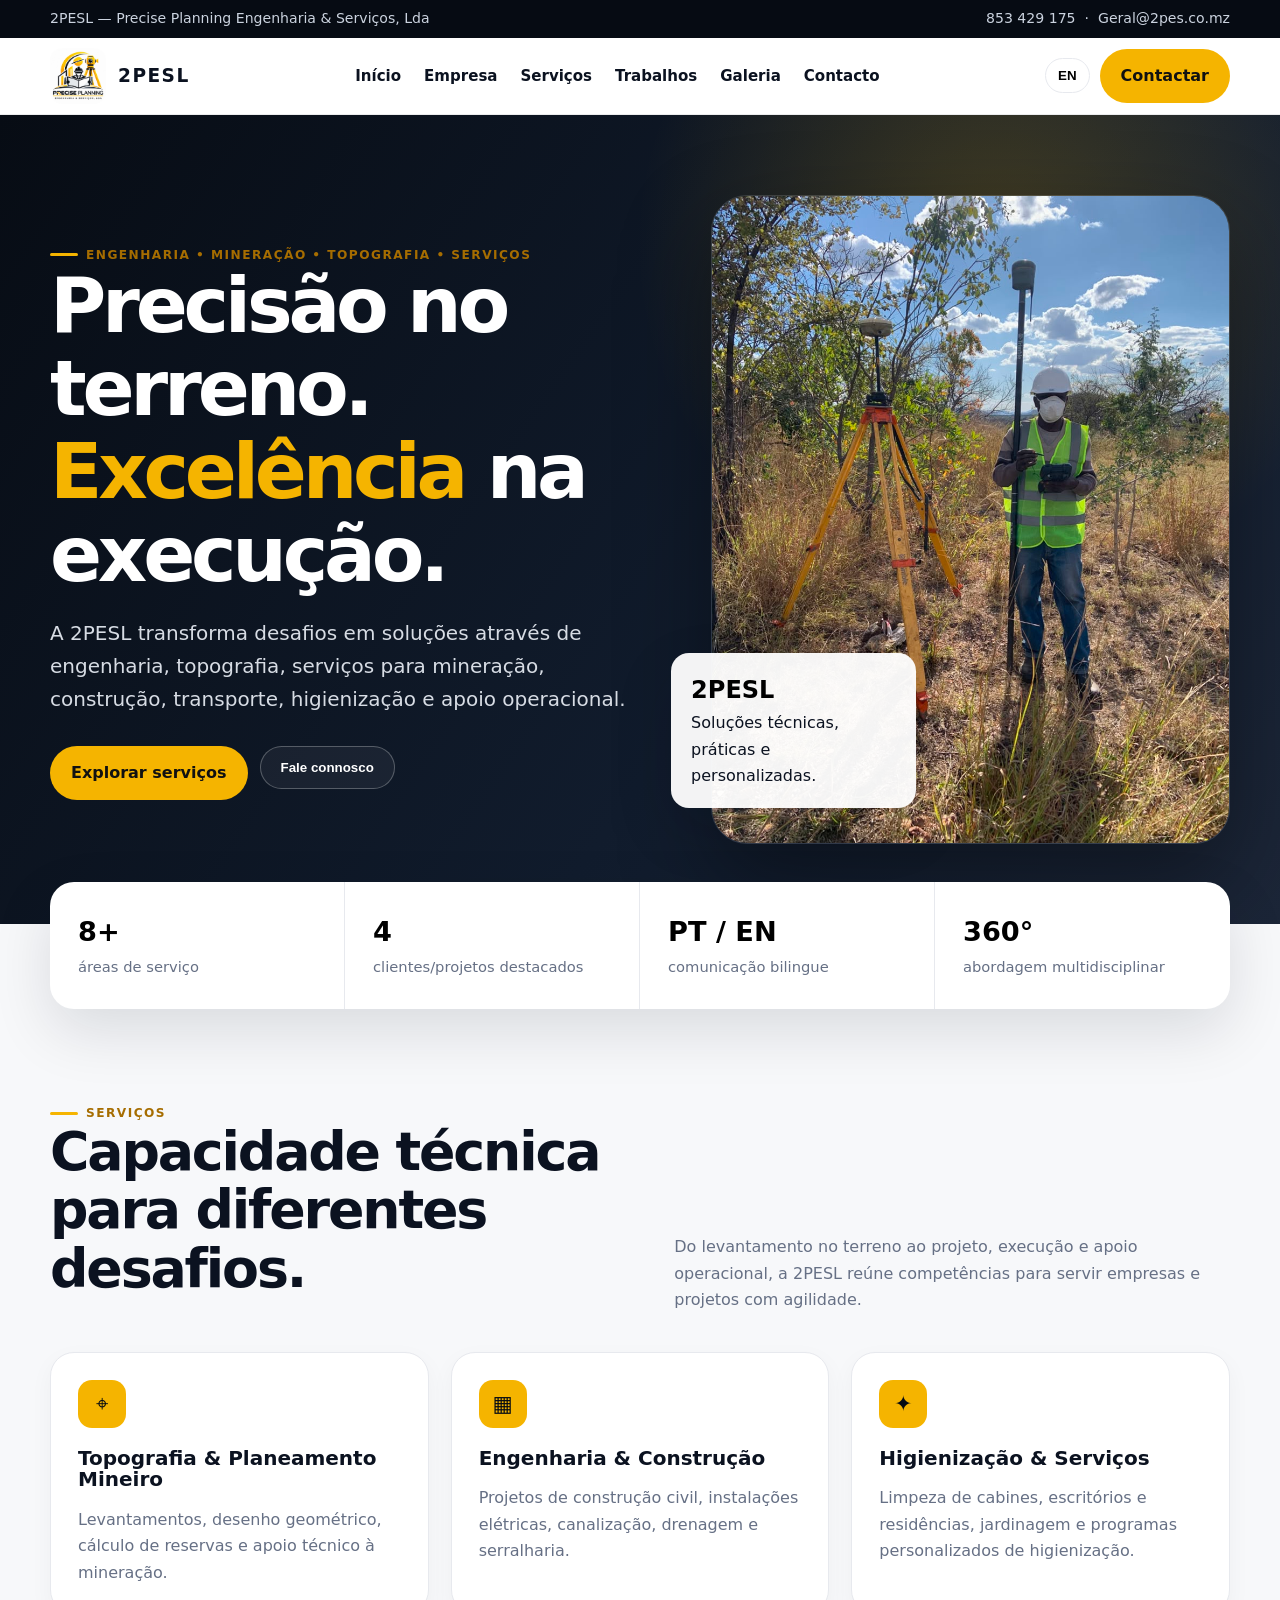
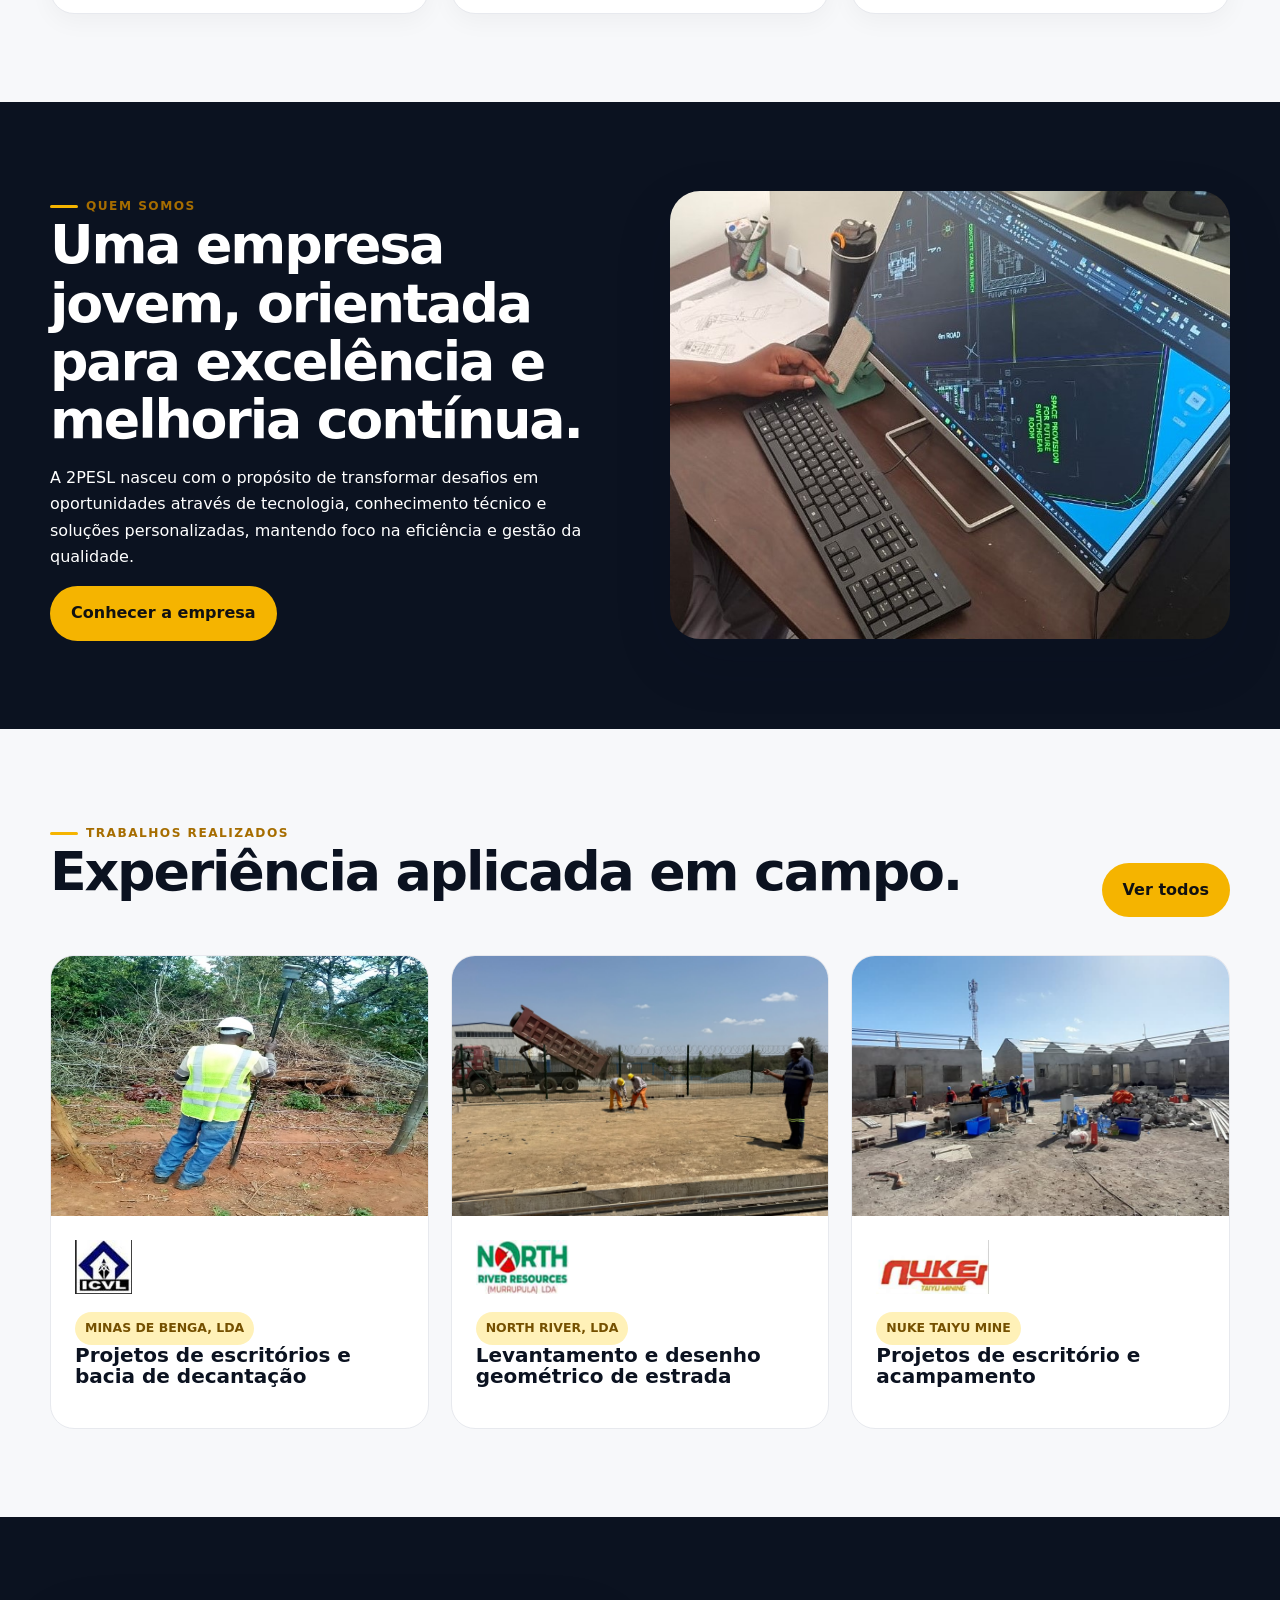
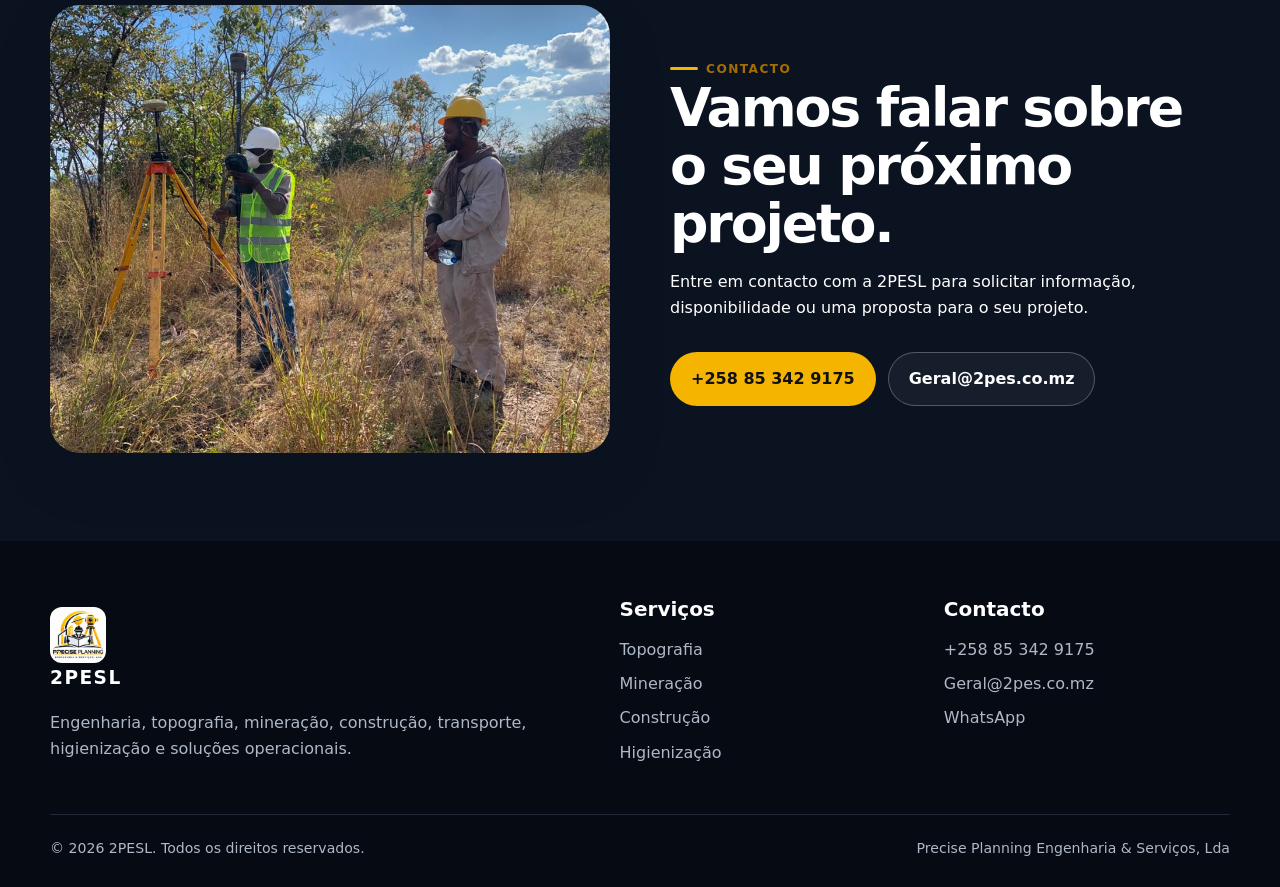
==== commit cf1ce711: "Update project imgs in index" ====
--- a/index.html
+++ b/index.html
@@ -138,7 +138,7 @@
                 </div>
                 <div class="grid-3">
                     <article class="project-card reveal"><img alt="Civil works" class="photo"
-                            src="img/project-10.jpeg" />
+                            src="img/project-8.jpeg" />
                         <div class="project-body"><img alt="Minas de Benga" class="client-logo"
                                 src="img/client-minas-benga.png" /><span class="pill">MINAS DE BENGA, LDA</span>
                             <h3 data-en="Office and settling basin projects"
@@ -146,7 +146,7 @@
                                 de decantação</h3>
                         </div>
                     </article>
-                    <article class="project-card reveal"><img alt="Surveying" class="photo" src="img/survey-4.jpeg" />
+                    <article class="project-card reveal"><img alt="Surveying" class="photo" src="img/site-work.jpeg" />
                         <div class="project-body"><img alt="North River Resources" class="client-logo"
                                 src="img/client-north-river.png" /><span class="pill">NORTH RIVER, LDA</span>
                             <h3 data-en="Road survey and geometric design"
@@ -155,7 +155,7 @@
                         </div>
                     </article>
                     <article class="project-card reveal"><img alt="Site project" class="photo"
-                            src="img/site-work.jpeg" />
+                            src="img/nuke-works.jpeg" />
                         <div class="project-body"><img alt="Nuke Taiyu Mining" class="client-logo"
                                 src="img/client-nuke-taiyu.png" /><span class="pill">NUKE TAIYU MINE</span>
                             <h3 data-en="Office and camp projects" data-pt="Projetos de escritório e acampamento">
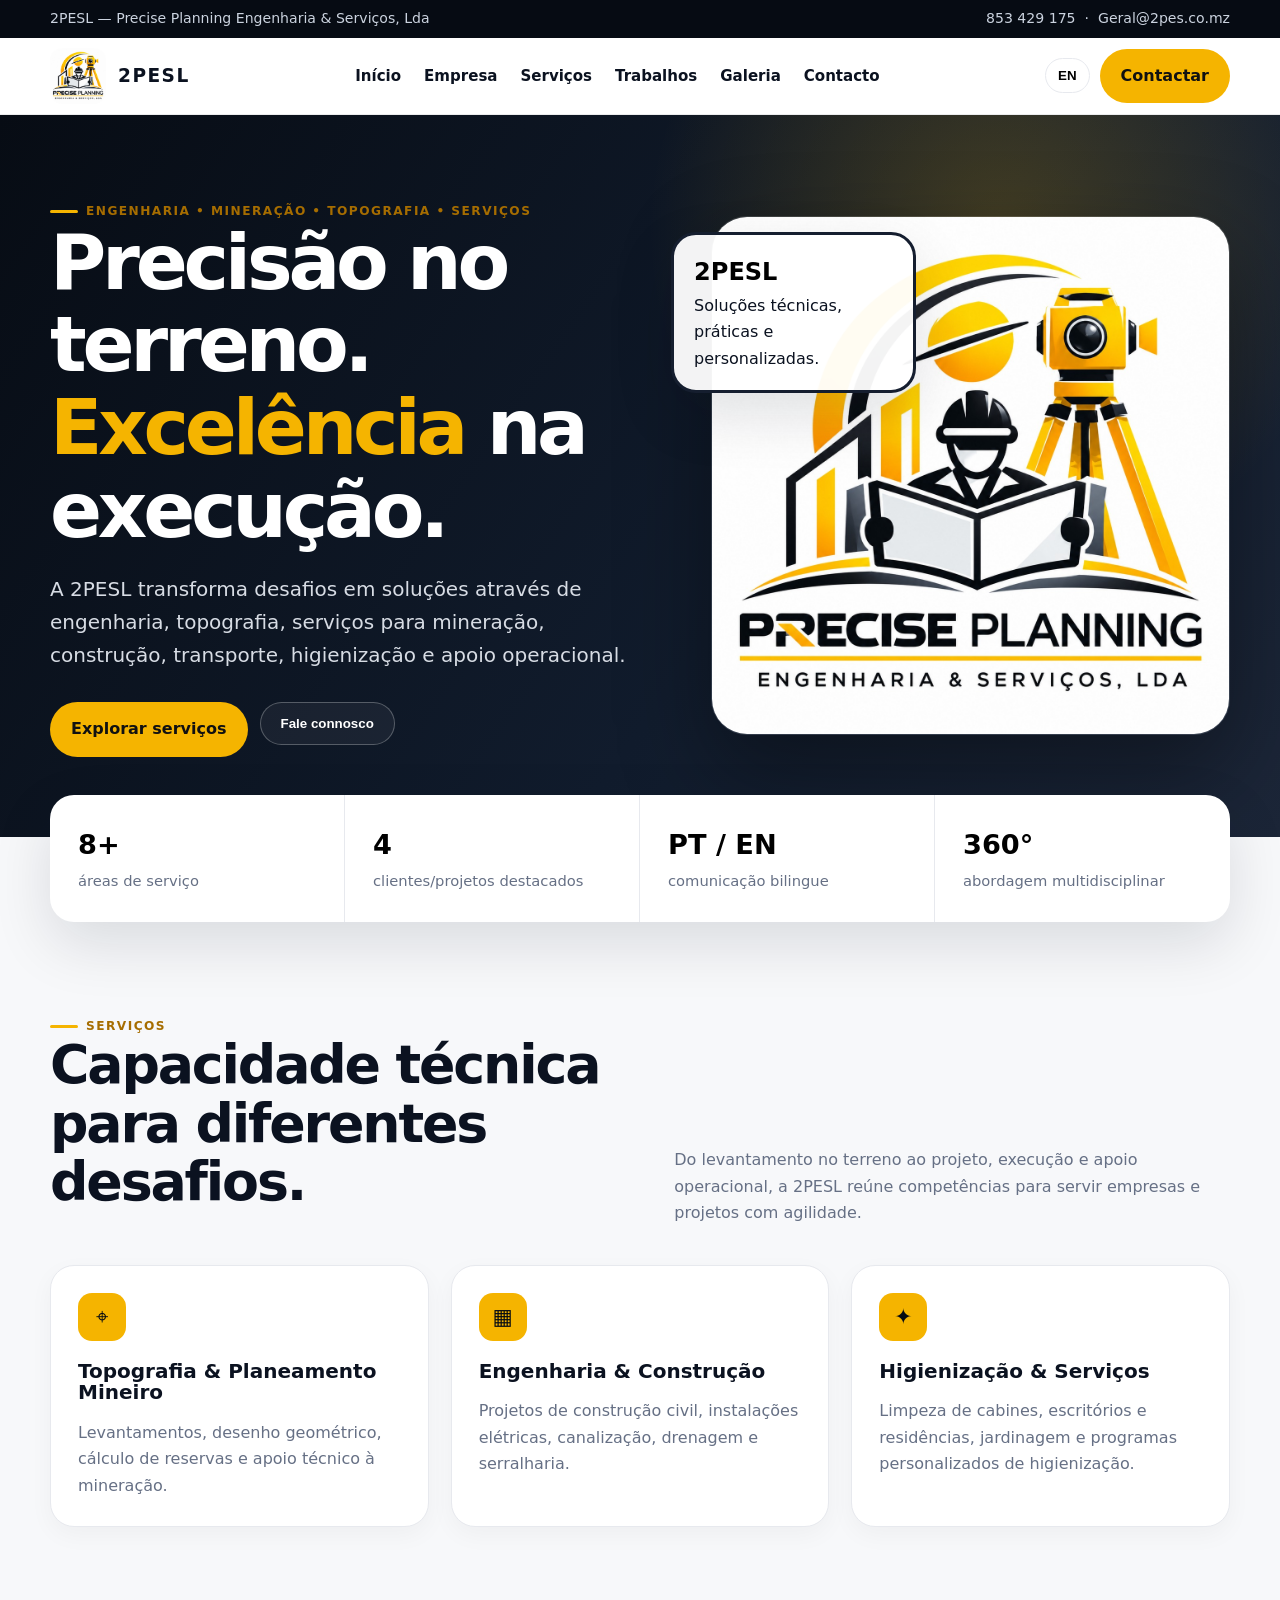
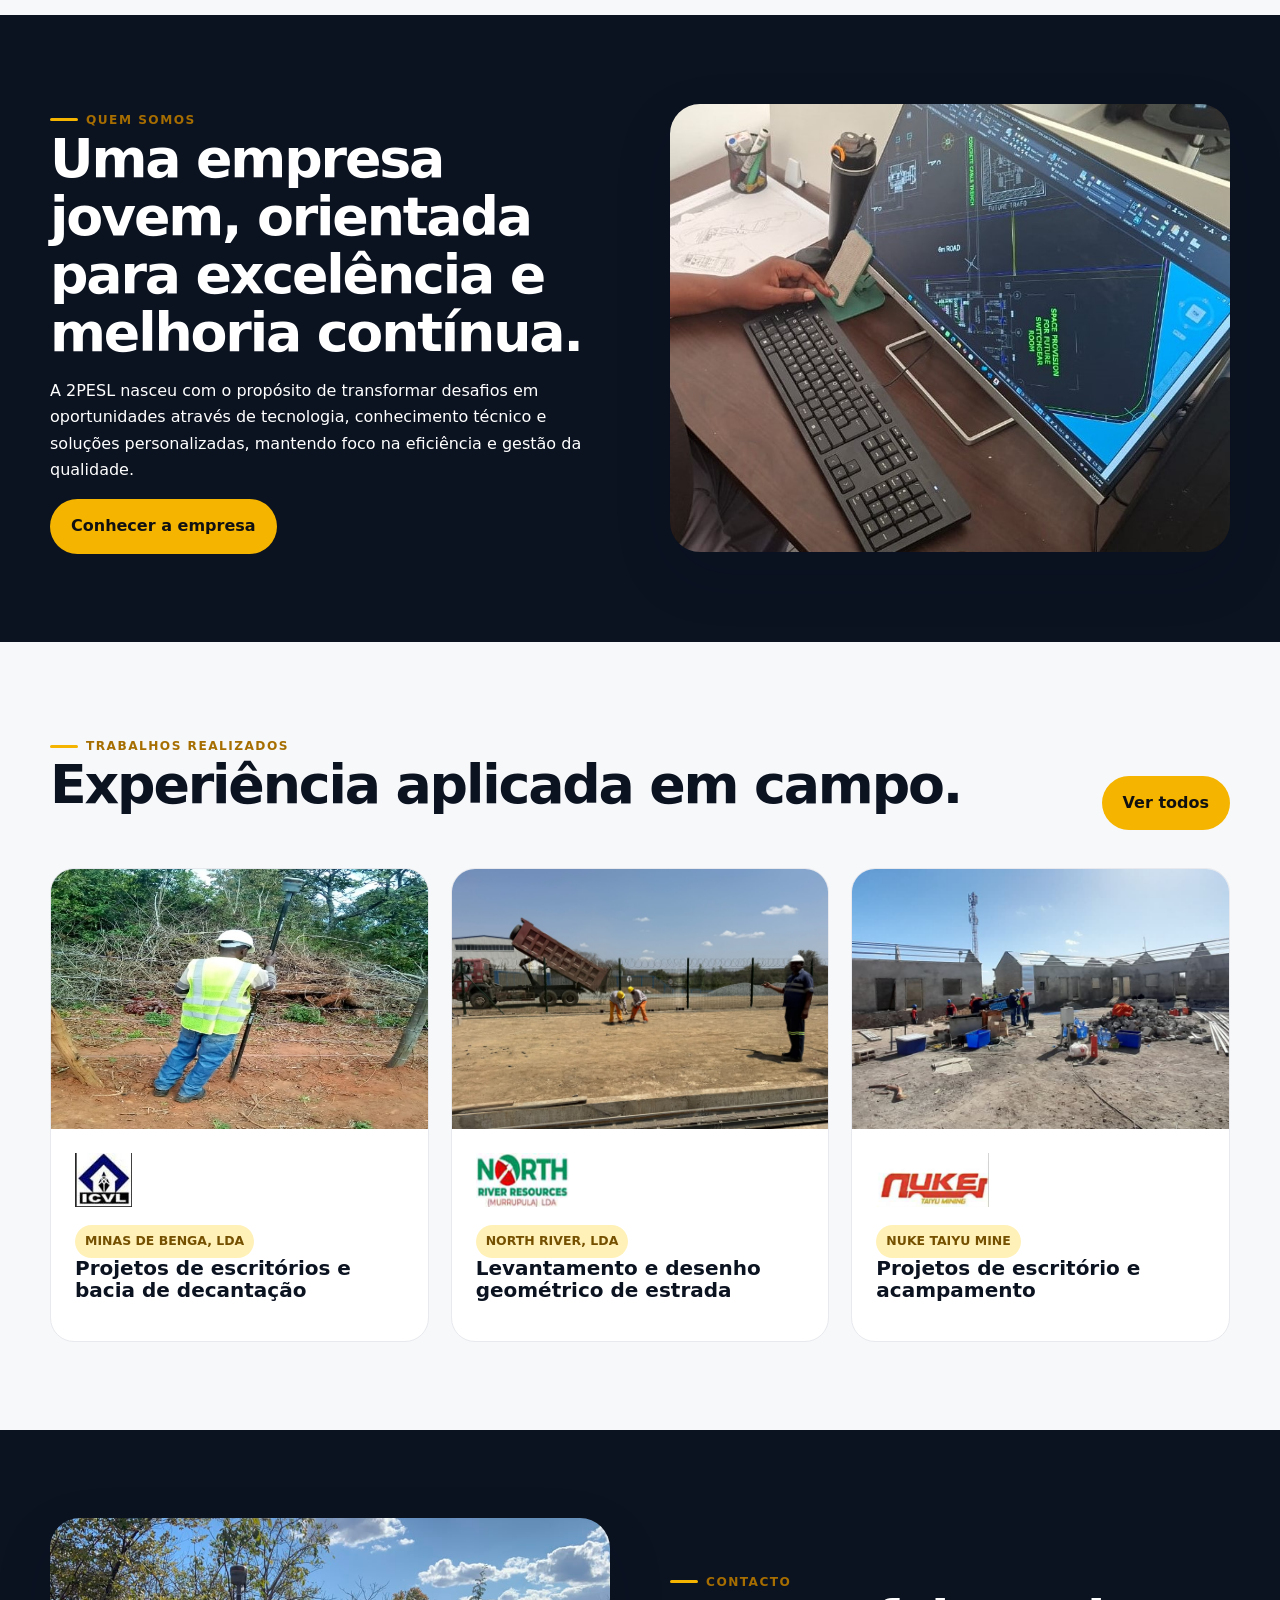
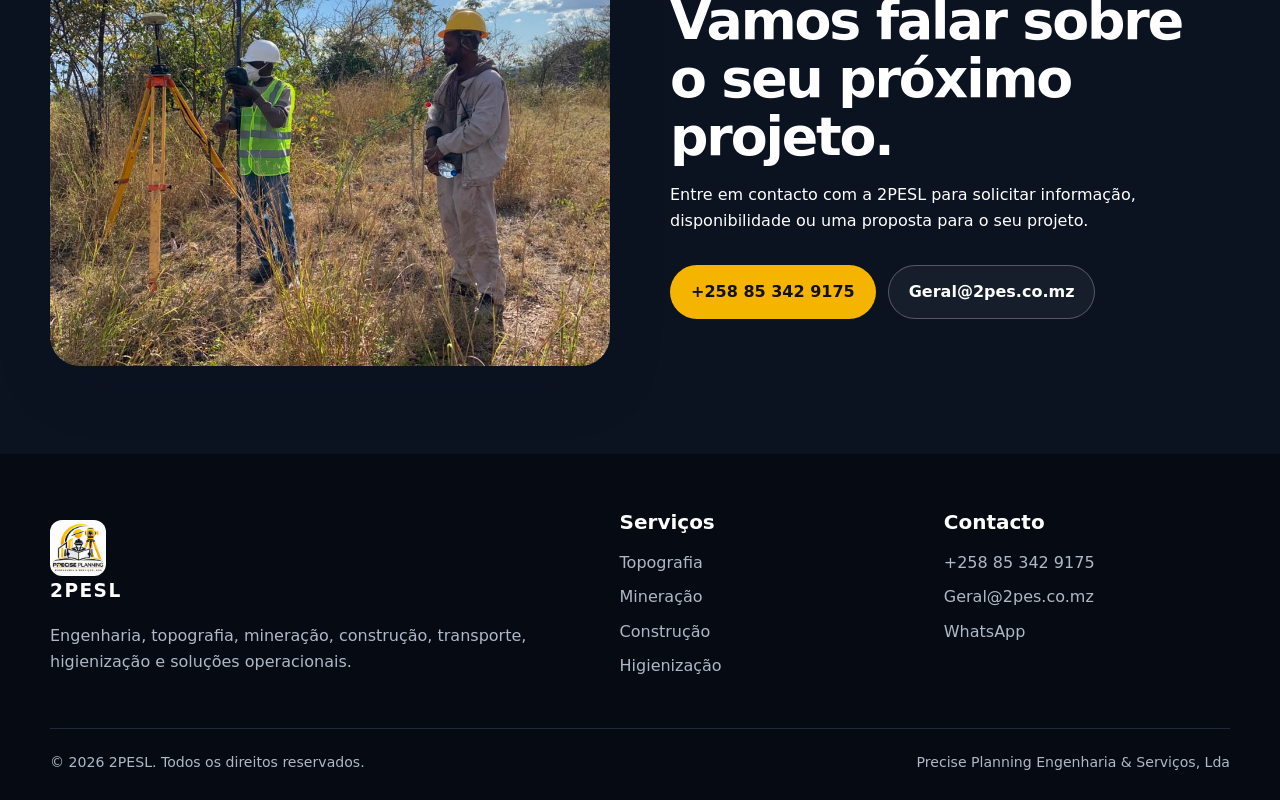
==== commit 80b304ee: "Update hero img and floating card" ====
--- a/index.html
+++ b/index.html
@@ -49,7 +49,7 @@
                         </div>
                     </div>
                 </div>
-                <div class="hero-media reveal"><img alt="2PESL surveying work" class="main" src="img/survey-1.jpeg" />
+                <div class="hero-media reveal"><img alt="2PESL surveying work" class="main" src="img/logo.jpeg" />
                     <div class="floating-card"><strong>2PESL</strong><span
                             data-en="Technical, practical and tailored solutions."
                             data-pt="Soluções técnicas, práticas e personalizadas.">Soluções técnicas, práticas e
--- a/assets/css/styles.css
+++ b/assets/css/styles.css
@@ -281,8 +281,8 @@
 
 .hero-media .main {
     width: 100%;
-    aspect-ratio: 4/5;
-    object-fit: cover;
+    aspect-ratio: 5/5;
+    object-fit: center;
     border-radius: 36px;
     box-shadow: 0 35px 90px rgba(0, 0, 0, .38);
     border: 1px solid rgba(255, 255, 255, .13)
@@ -302,11 +302,12 @@
 .floating-card {
     position: absolute;
     left: -40px;
-    bottom: 36px;
+    top: 16px;
     background: rgba(255, 255, 255, .95);
     color: var(--ink);
+    border: solid 3px var(--ink2);
     padding: 18px 20px;
-    border-radius: 18px;
+    border-radius: 25px;
     box-shadow: var(--shadow);
     max-width: 245px
 }
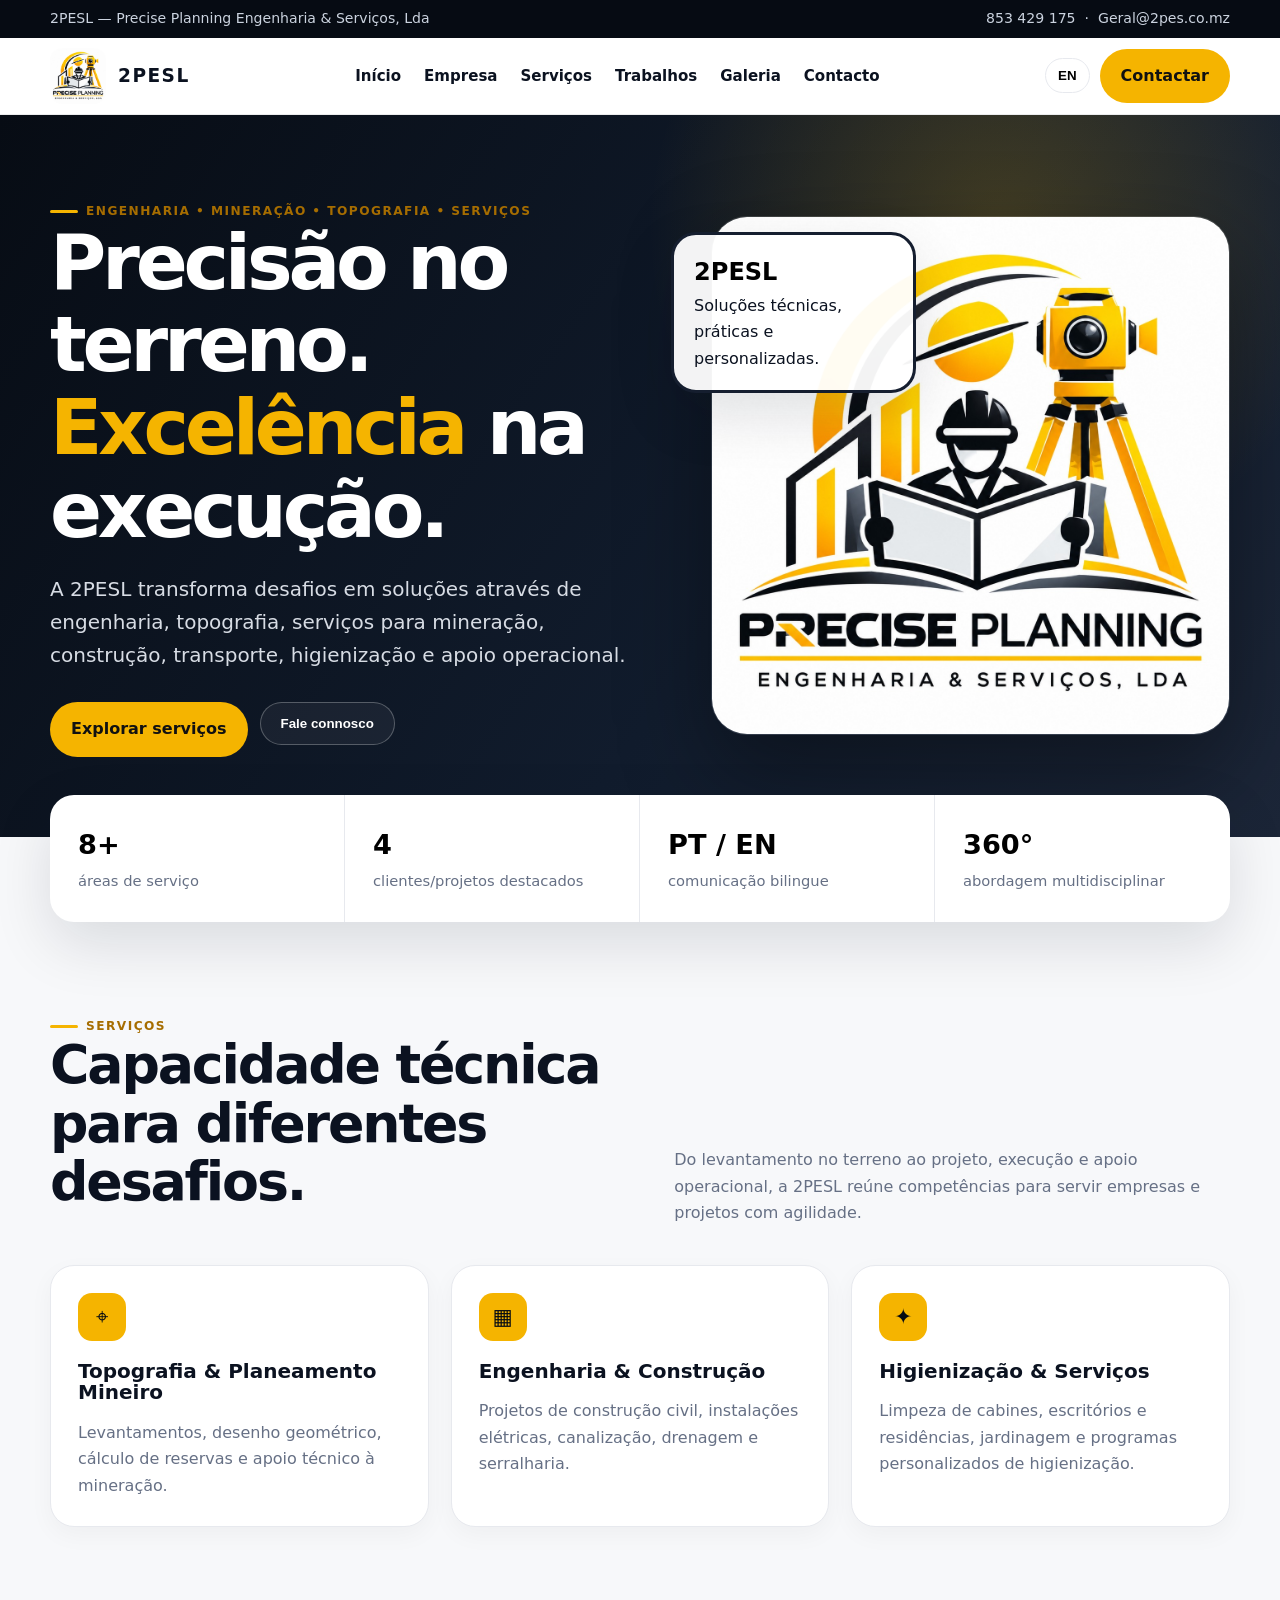
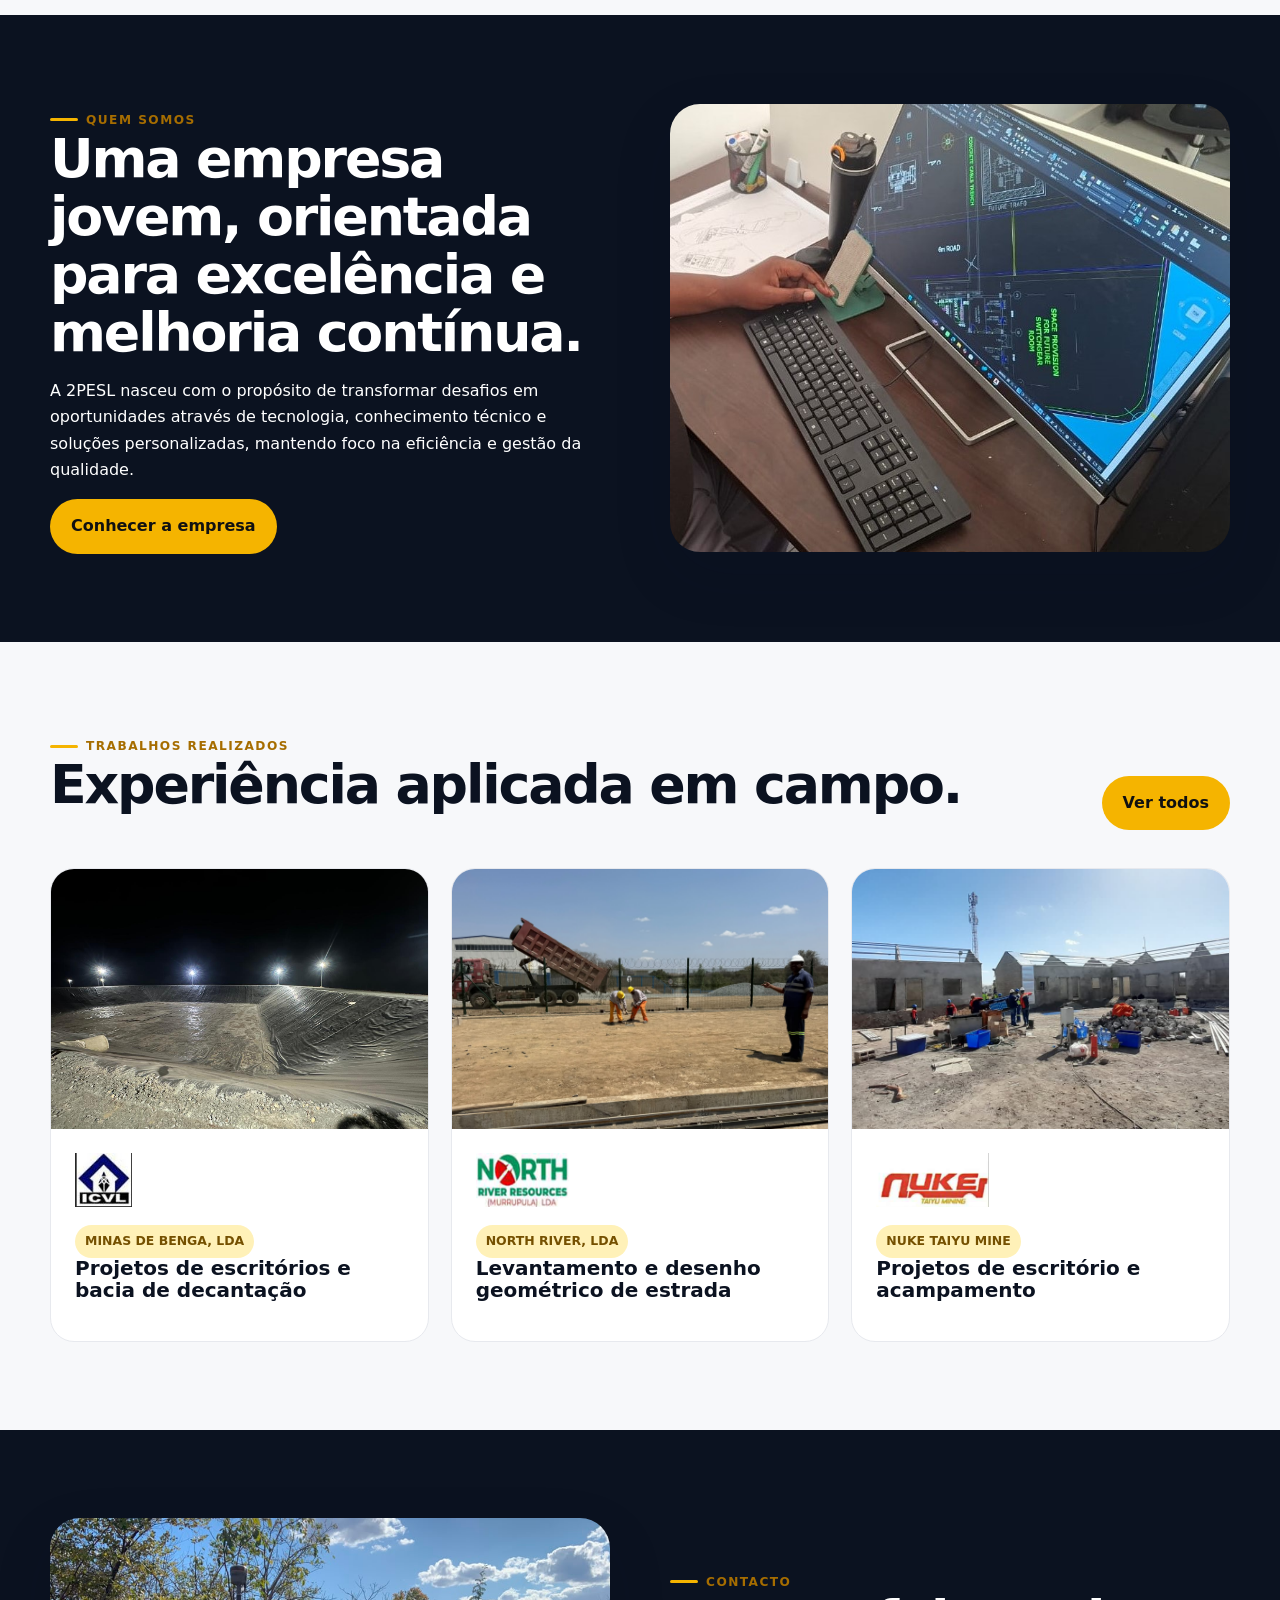
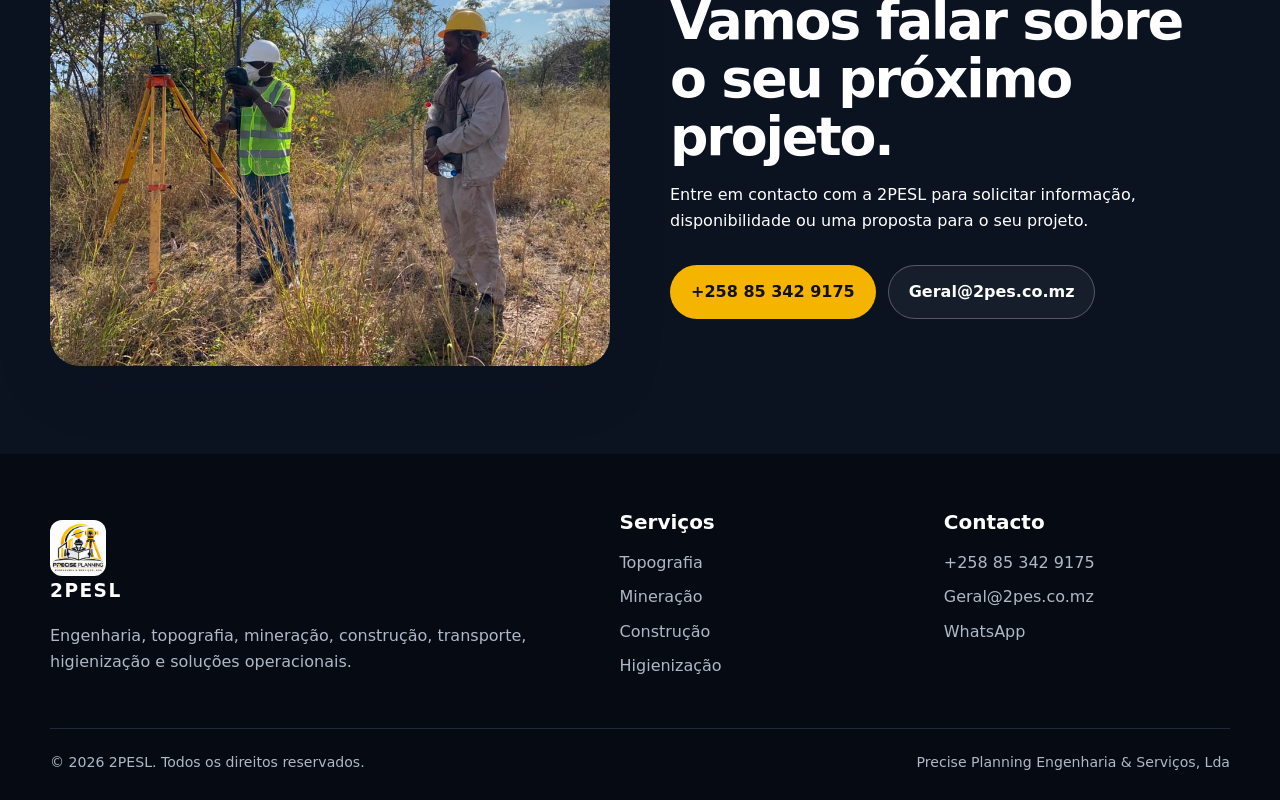
==== commit 9f6a8ef4: "Extract navbar and footer as a partial with Github Copilot" ====
--- a/index.html
+++ b/index.html
@@ -10,26 +10,7 @@
 </head>
 
 <body data-title-en="Home | 2PESL" data-title-pt="Início | 2PESL">
-    <div class="topbar">
-        <div class="container"><span data-en="2PESL — Precise Planning Engineering &amp; Services, Lda"
-                data-pt="2PESL — Precise Planning Engenharia &amp; Serviços, Lda">2PESL — Precise Planning Engenharia
-                &amp; Serviços, Lda</span>
-            <div><a href="tel:+258853429175">853 429 175</a>  ·  <a href="mailto:Geral@2pes.co.mz">Geral@2pes.co.mz</a>
-            </div>
-        </div>
-    </div>
-    <header>
-        <div class="container nav"><a class="brand" href="index.html"><img alt="2PESL logo"
-                    src="img/logo.jpeg" /><span>2PESL</span></a>
-            <nav class="nav-links"><a data-i18n="home" href="index.html">Início</a><a data-i18n="about"
-                    href="empresa.html">Empresa</a><a data-i18n="services" href="servicos.html">Serviços</a><a
-                    data-i18n="projects" href="trabalhos.html">Trabalhos</a><a data-i18n="gallery"
-                    href="galeria.html">Galeria</a><a data-i18n="contact" href="contacto.html">Contacto</a></nav>
-            <div class="nav-actions"><button aria-label="Change language" class="lang">EN</button><a
-                    class="btn btn-primary" data-i18n="contactUs" href="contacto.html">Contactar</a><button
-                    aria-label="Menu" class="menu-btn">☰</button></div>
-        </div>
-    </header>
+    <div data-partial="partials/header.html"></div>
     <main>
         <section class="hero">
             <div class="container hero-grid">
@@ -179,36 +160,7 @@
             </div>
         </section>
     </main>
-    <footer class="footer">
-        <div class="container">
-            <div class="footer-grid">
-                <div><a class="brand" href="index.html" style="color:white"><img alt="2PESL logo"
-                            src="img/logo.jpeg" /><span>2PESL</span></a>
-                    <p data-en="Engineering, surveying, mining, construction, transport, sanitation and operational solutions."
-                        data-pt="Engenharia, topografia, mineração, construção, transporte, higienização e soluções operacionais.">
-                        Engenharia, topografia, mineração, construção, transporte, higienização e soluções operacionais.
-                    </p>
-                </div>
-                <div>
-                    <h3 data-i18n="services">Serviços</h3><a data-en="Surveying" data-pt="Topografia"
-                        href="servicos.html">Topografia</a><a data-en="Mining" data-pt="Mineração"
-                        href="servicos.html">Mineração</a><a data-en="Construction" data-pt="Construção"
-                        href="servicos.html">Construção</a><a data-en="Sanitation" data-pt="Higienização"
-                        href="servicos.html">Higienização</a>
-                </div>
-                <div>
-                    <h3 data-i18n="contact">Contacto</h3><a href="tel:+258853429175">+258 85 342 9175</a><a
-                        href="mailto:Geral@2pes.co.mz">Geral@2pes.co.mz</a><a
-                        href="https://wa.me/258853429175">WhatsApp</a>
-                </div>
-            </div>
-            <div class="footer-bottom"><span>© <span class="year"></span> 2PESL. <span data-i18n="rights">Todos os
-                        direitos reservados.</span></span><span
-                    data-en="Precise Planning Engineering &amp; Services, Lda"
-                    data-pt="Precise Planning Engenharia &amp; Serviços, Lda">Precise Planning Engenharia &amp;
-                    Serviços, Lda</span></div>
-        </div>
-    </footer>
+    <div data-partial="partials/footer.html"></div>
     <script src="assets/js/app.js"></script>
 </body>
 
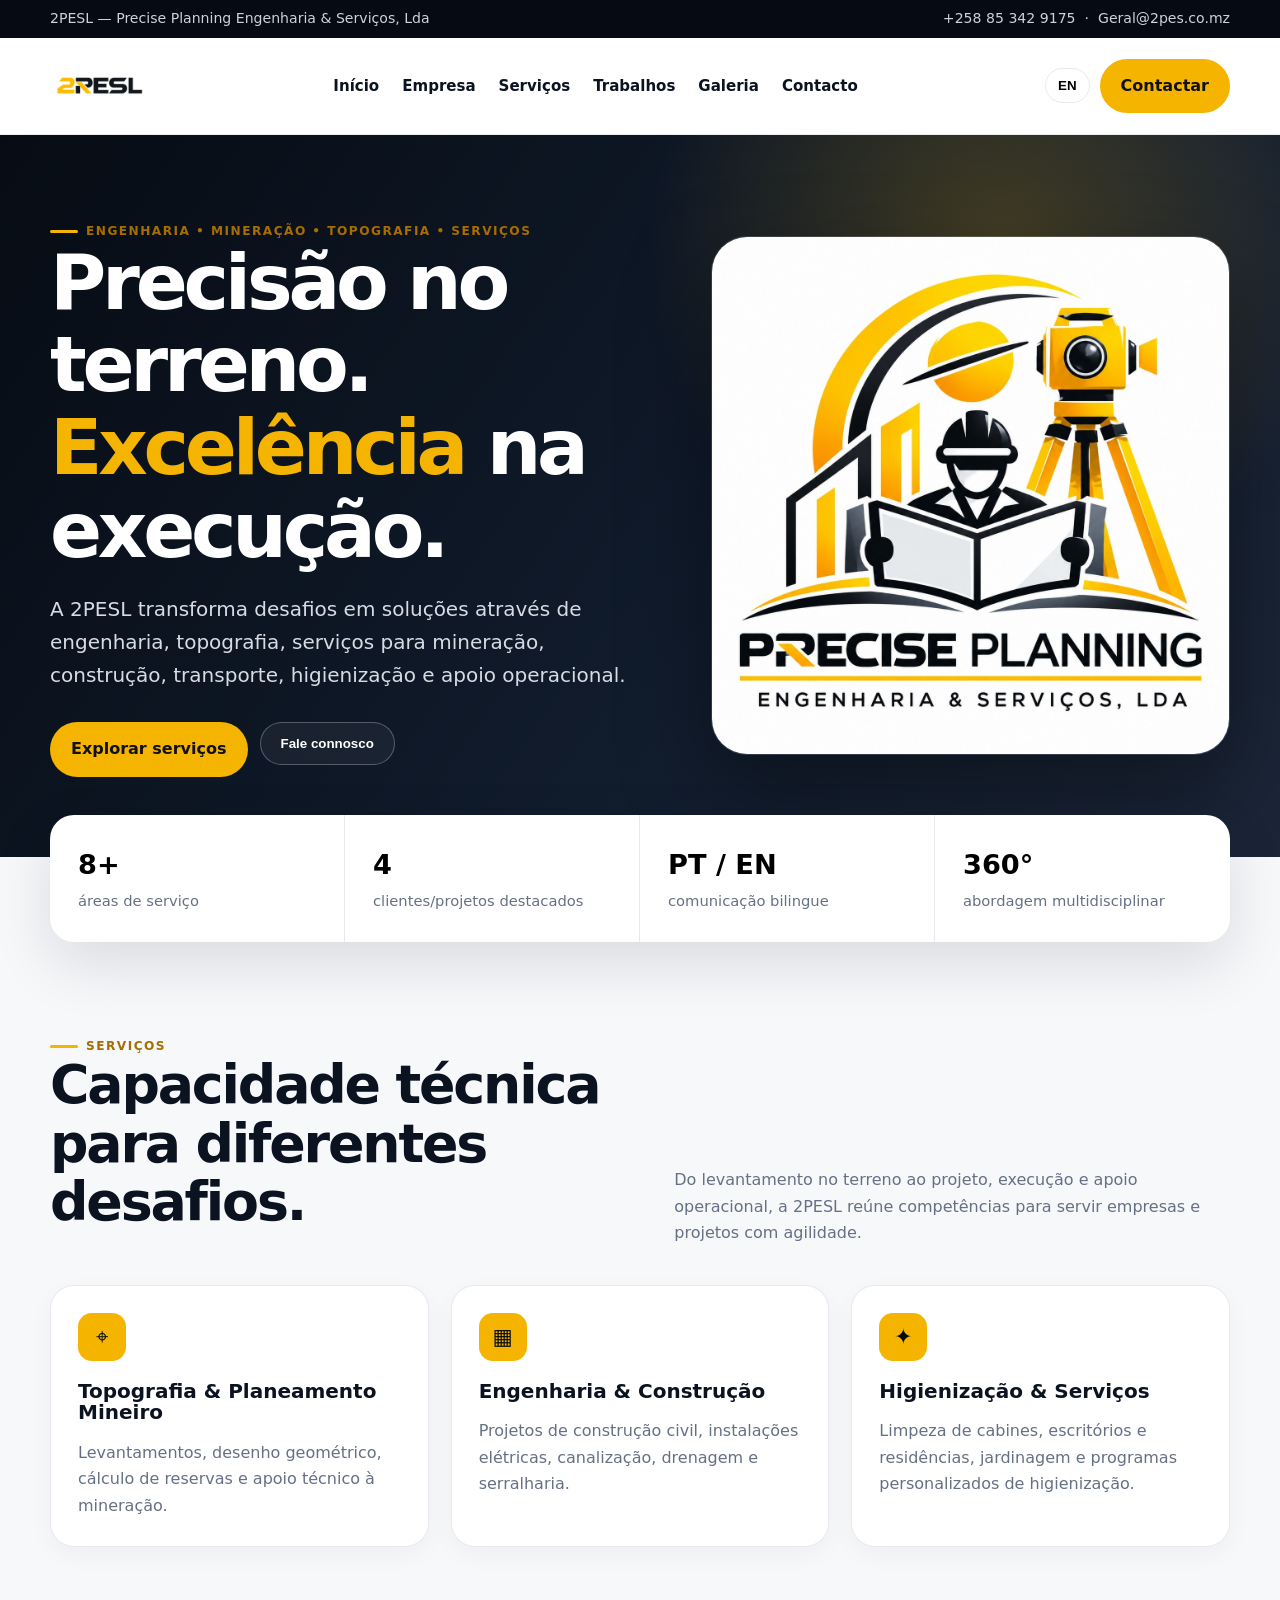
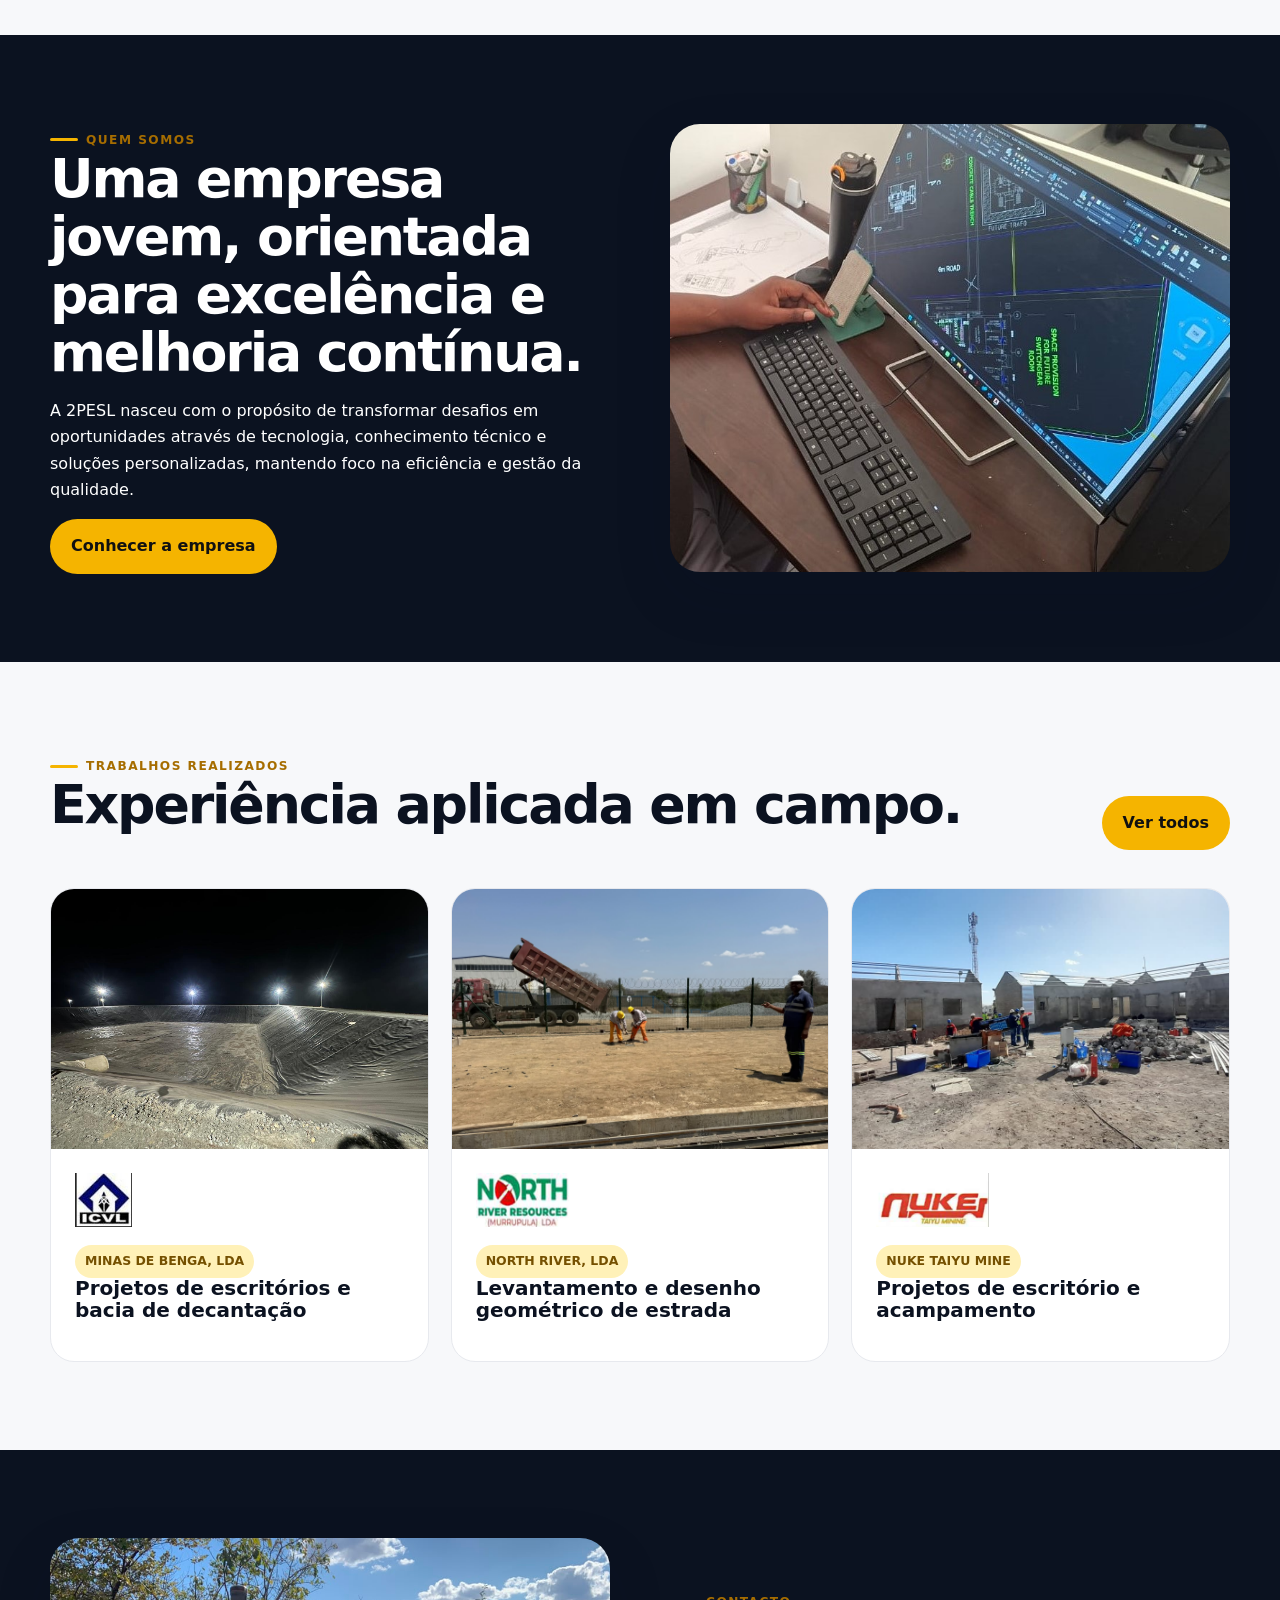
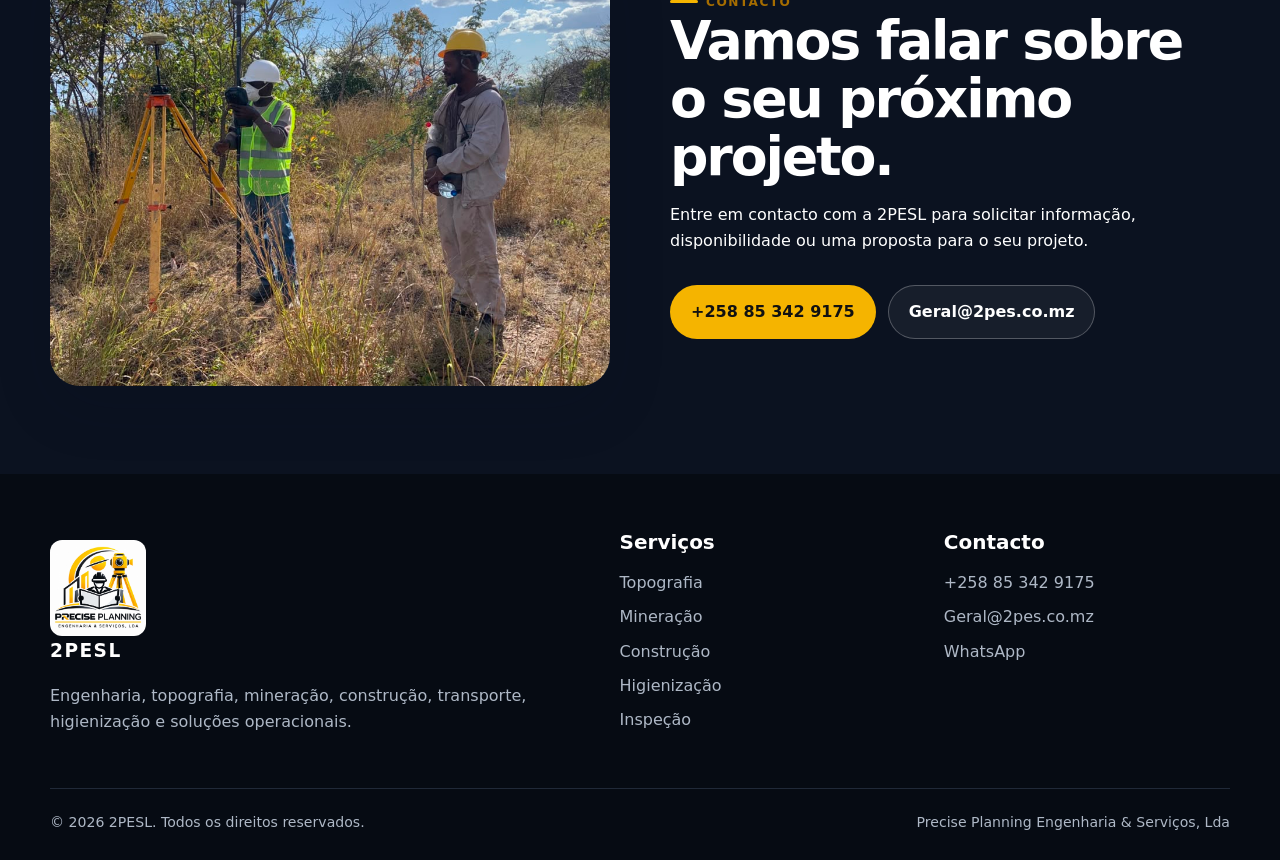
==== commit b03c3012: "Format number, add favicon and remove floating card html" ====
--- a/index.html
+++ b/index.html
@@ -7,6 +7,7 @@
     <meta content="2PESL — Precise Planning Engenharia &amp; Serviços, Lda" name="description" />
     <title>Início | 2PESL</title>
     <link href="assets/css/styles.css" rel="stylesheet" />
+    <link rel="icon" href="./img/favicon.ico" sizes="any">    
 </head>
 
 <body data-title-en="Home | 2PESL" data-title-pt="Início | 2PESL">
@@ -31,10 +32,6 @@
                     </div>
                 </div>
                 <div class="hero-media reveal"><img alt="2PESL surveying work" class="main" src="img/logo.jpeg" />
-                    <div class="floating-card"><strong>2PESL</strong><span
-                            data-en="Technical, practical and tailored solutions."
-                            data-pt="Soluções técnicas, práticas e personalizadas.">Soluções técnicas, práticas e
-                            personalizadas.</span></div>
                 </div>
             </div>
         </section>
--- a/assets/css/styles.css
+++ b/assets/css/styles.css
@@ -152,8 +152,7 @@
 }
 
 .brand img {
-    width: 56px;
-    height: 56px;
+    width: 96px;
     object-fit: contain;
     border-radius: 12px
 }
@@ -775,8 +774,7 @@
     }
 
     .brand img {
-        width: 46px;
-        height: 46px
+        width: 86px;
     }
 
     .hero h1 {
